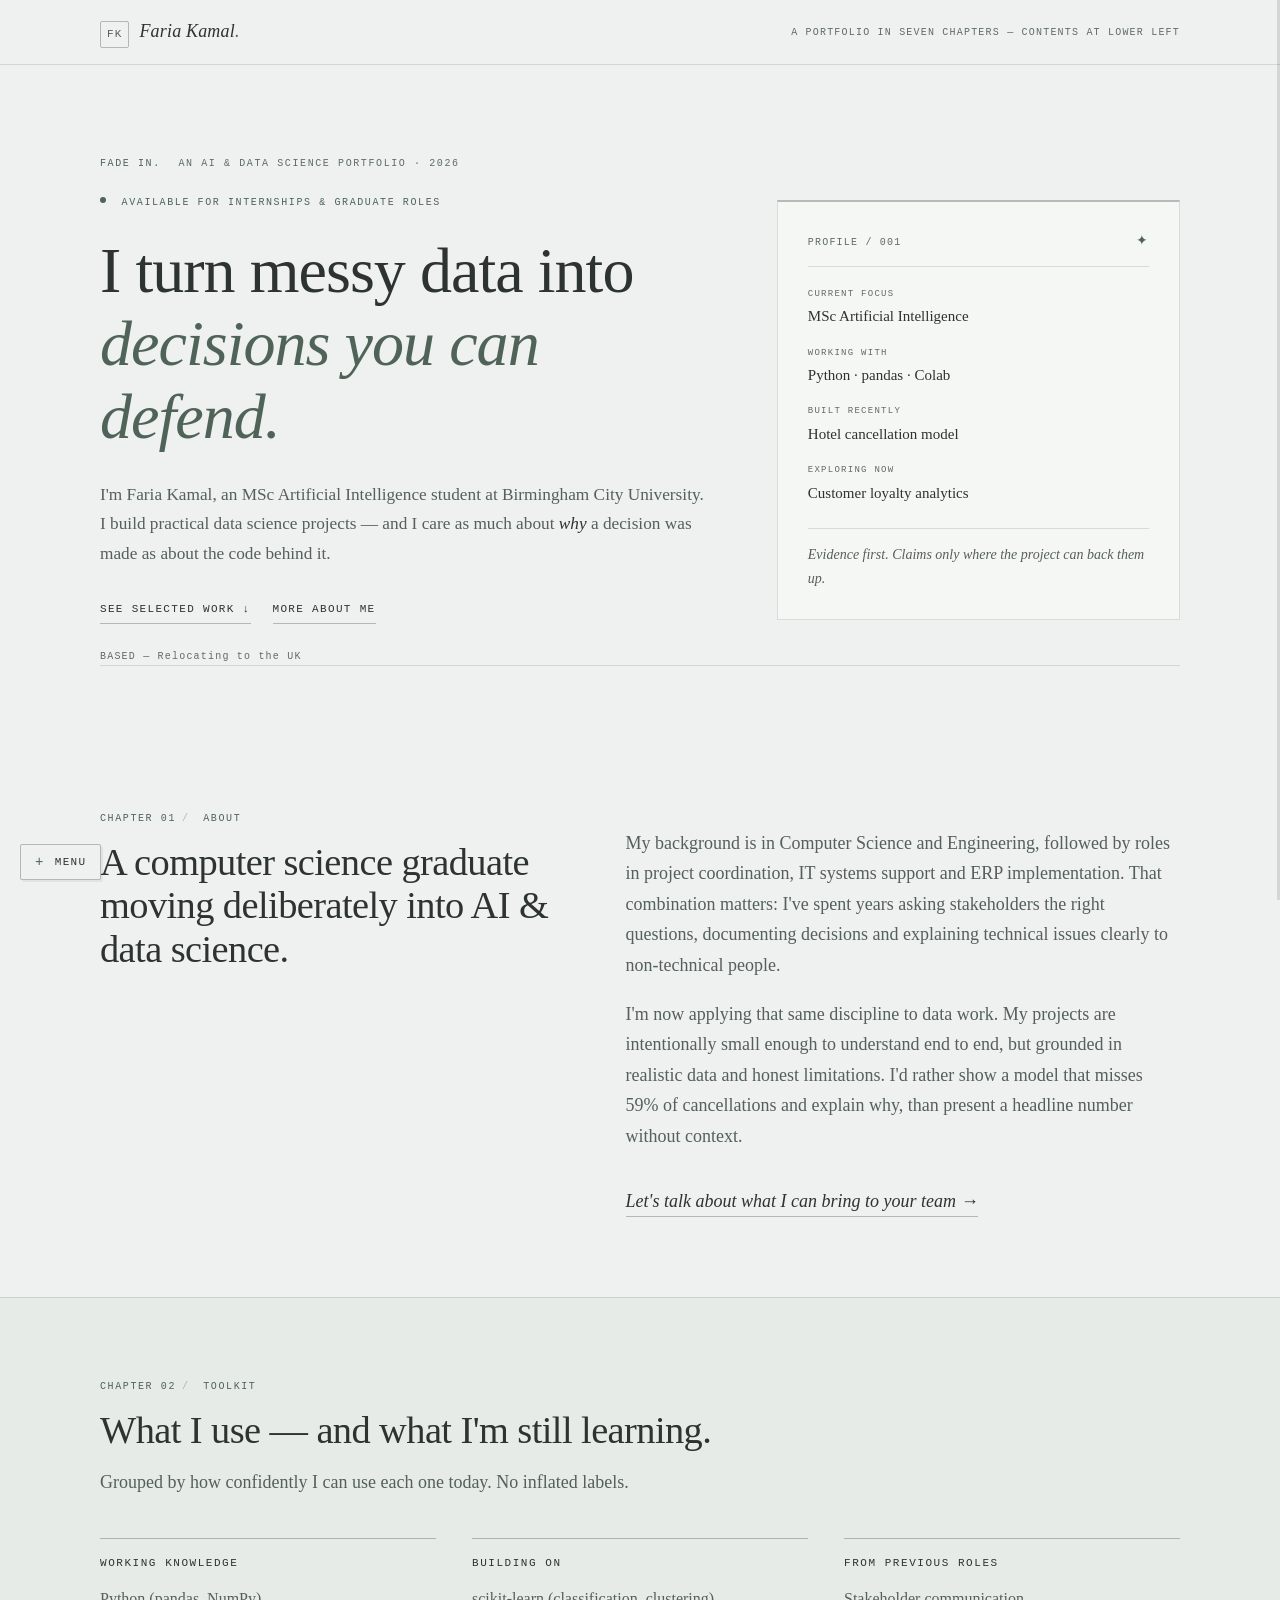
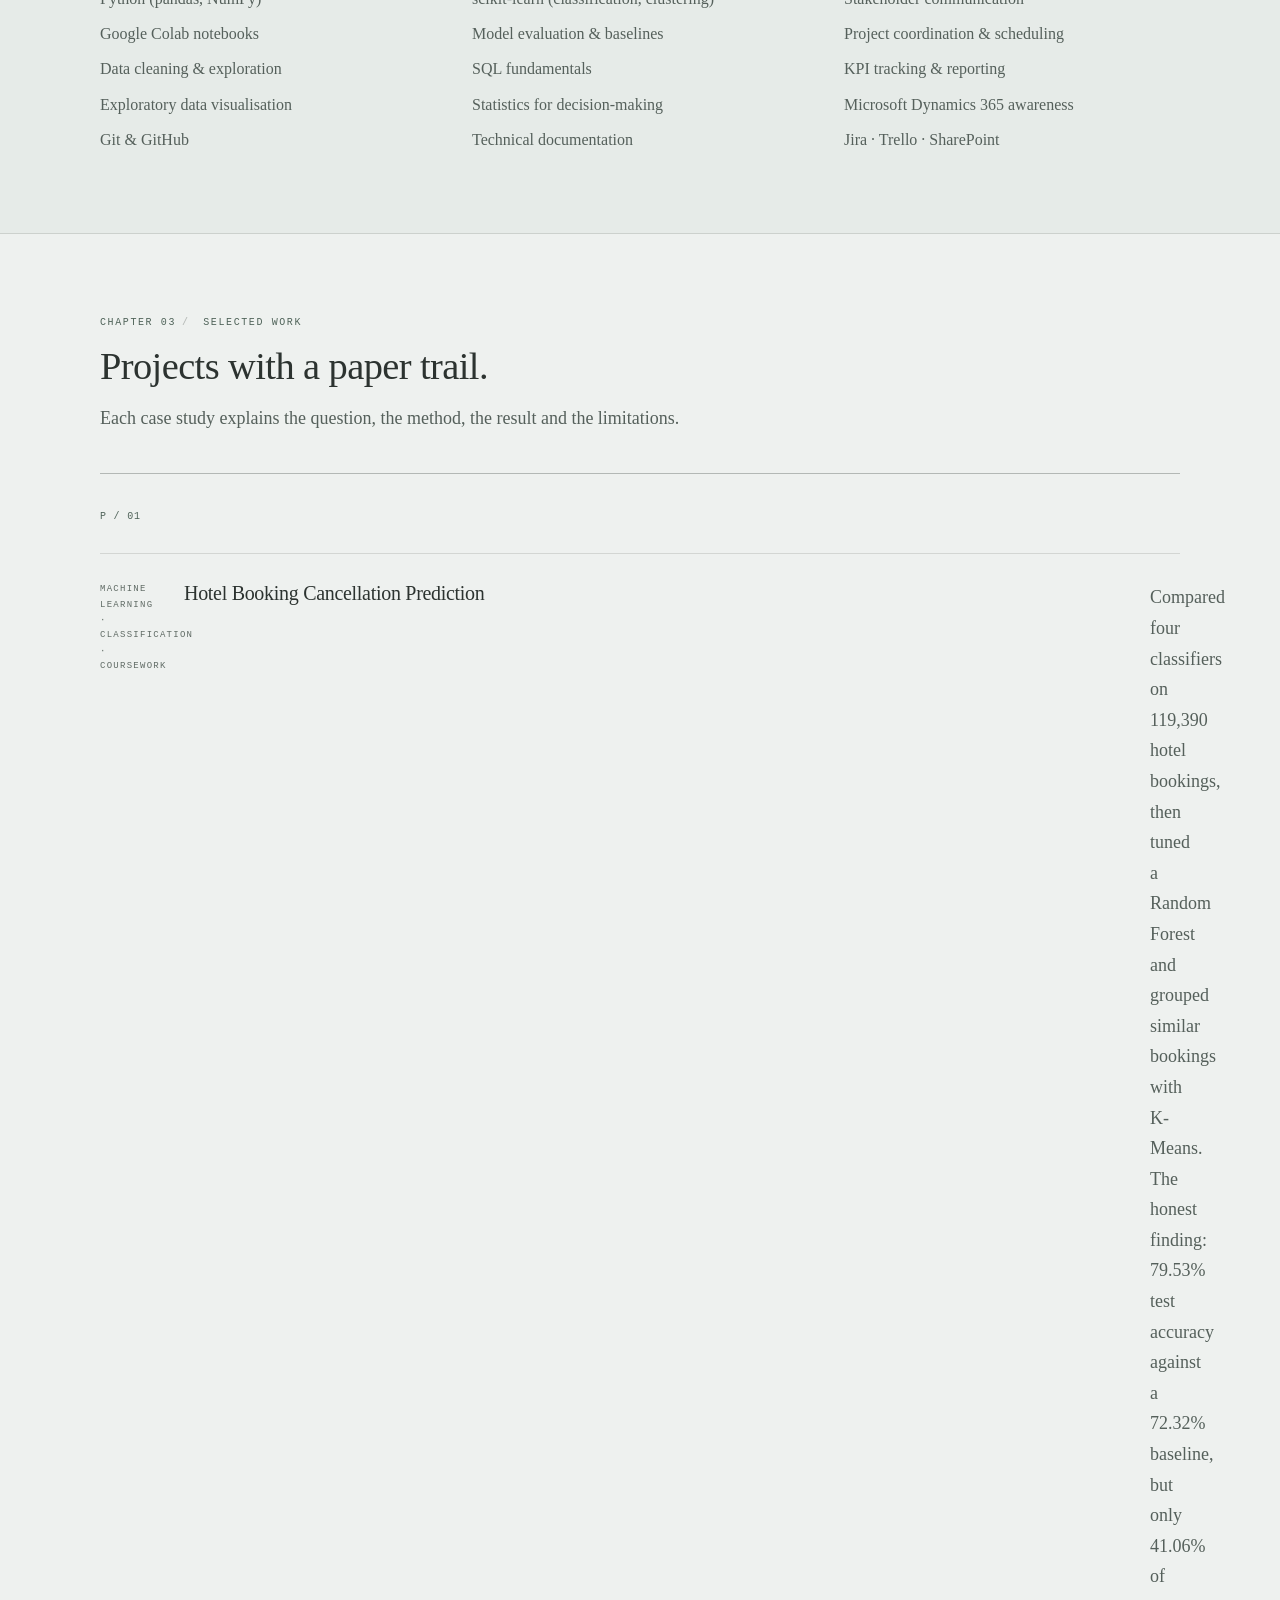
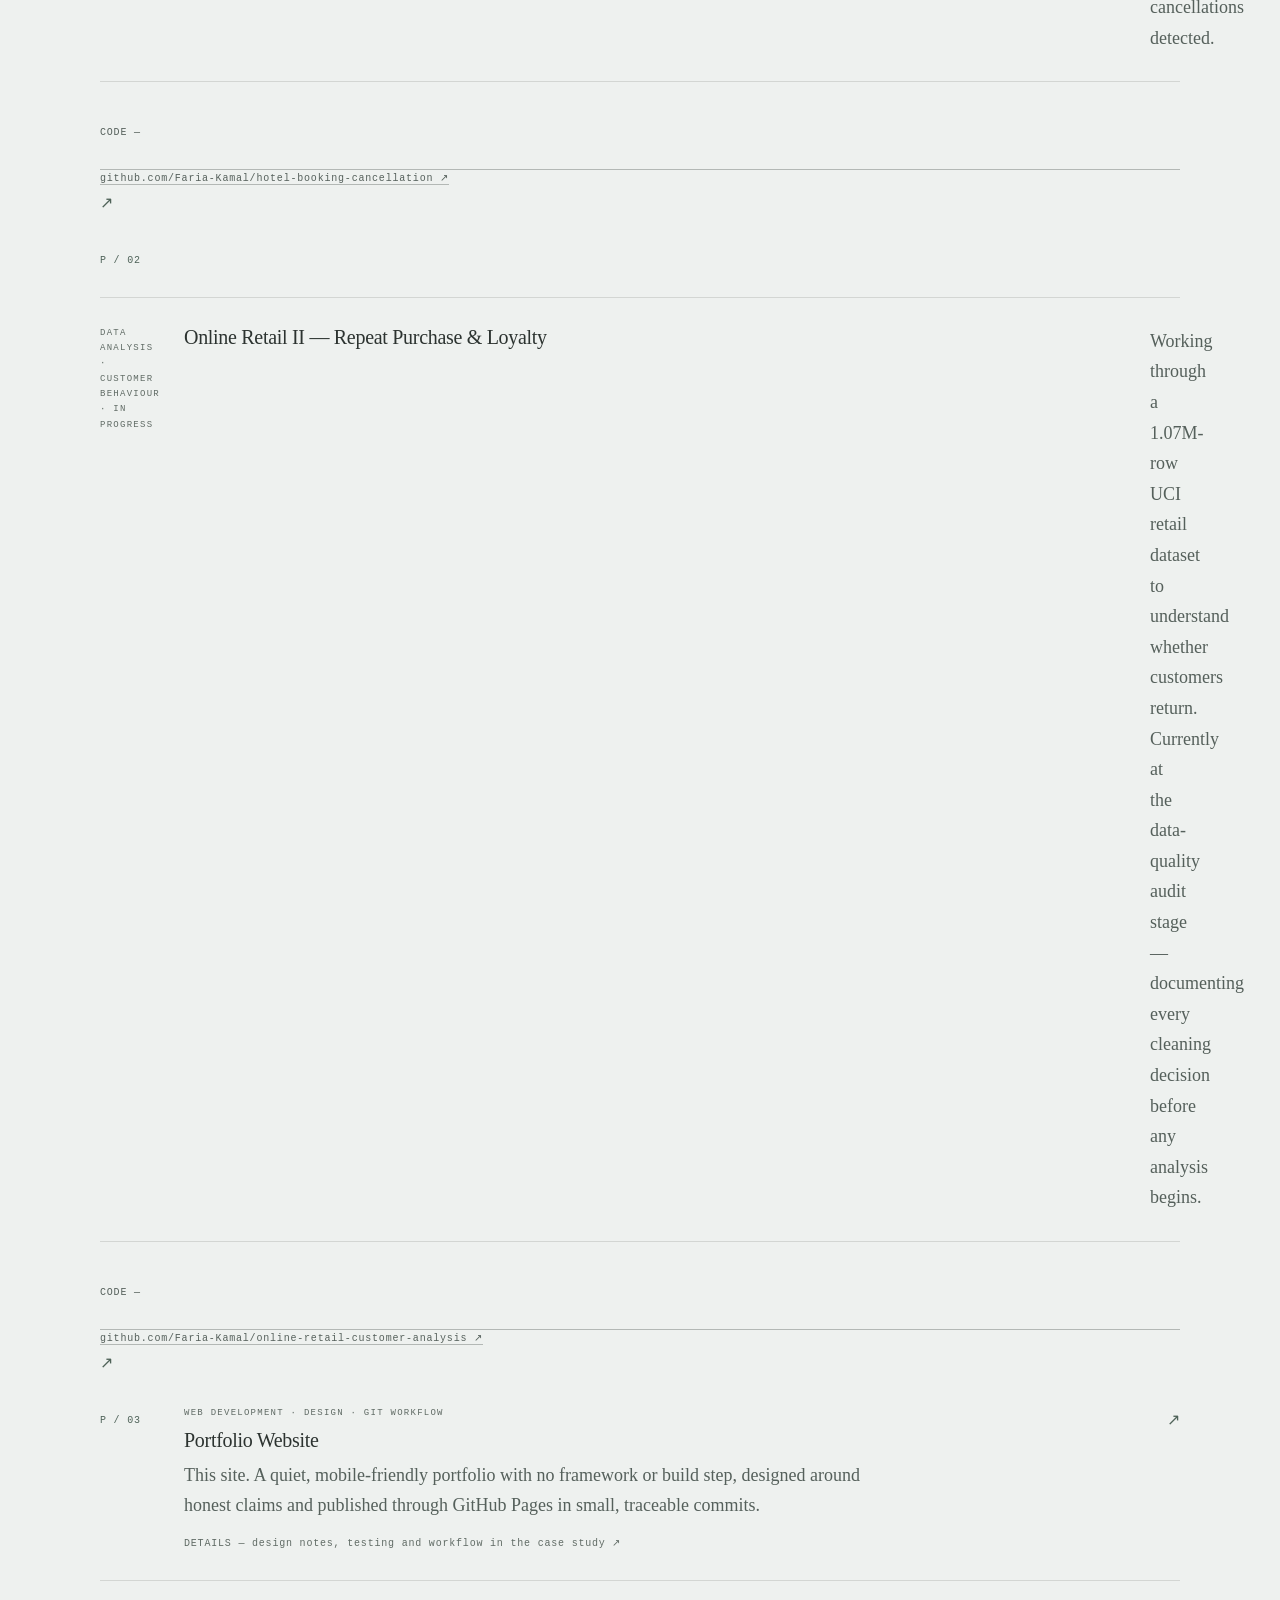
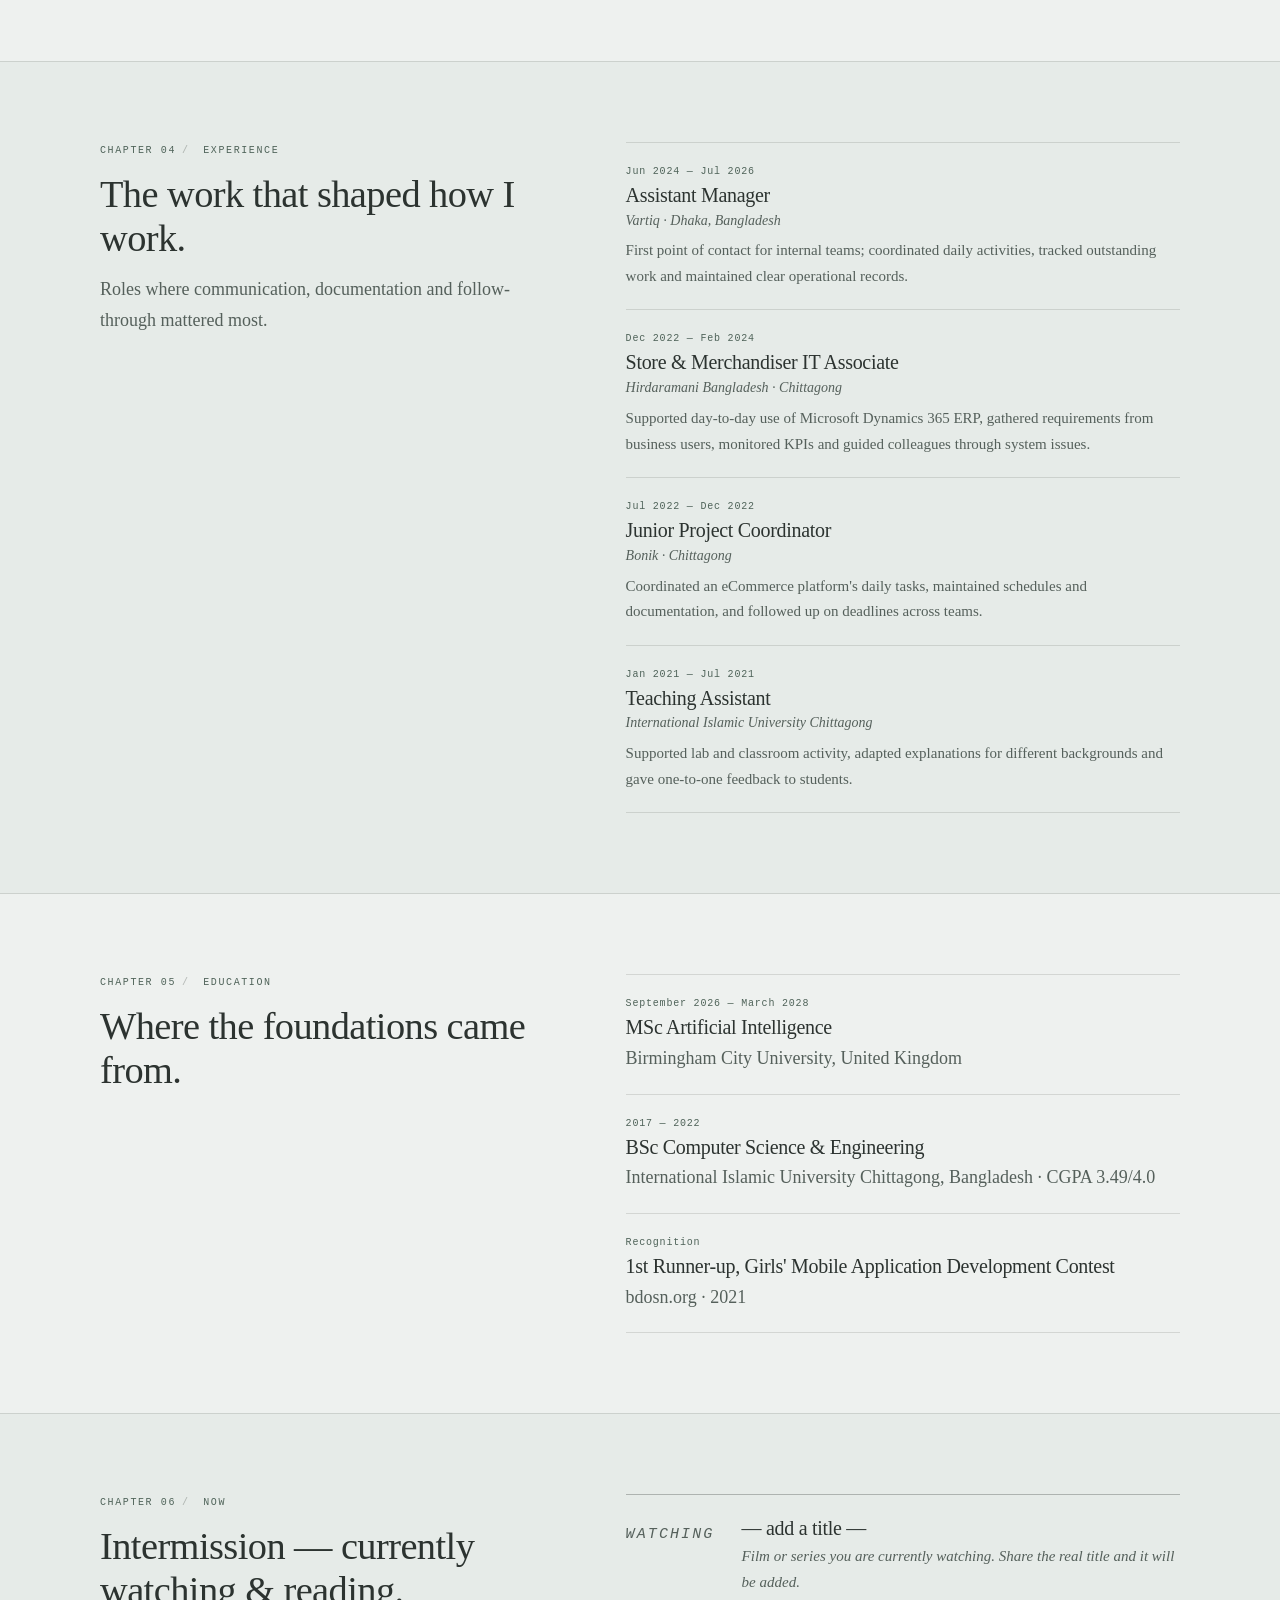
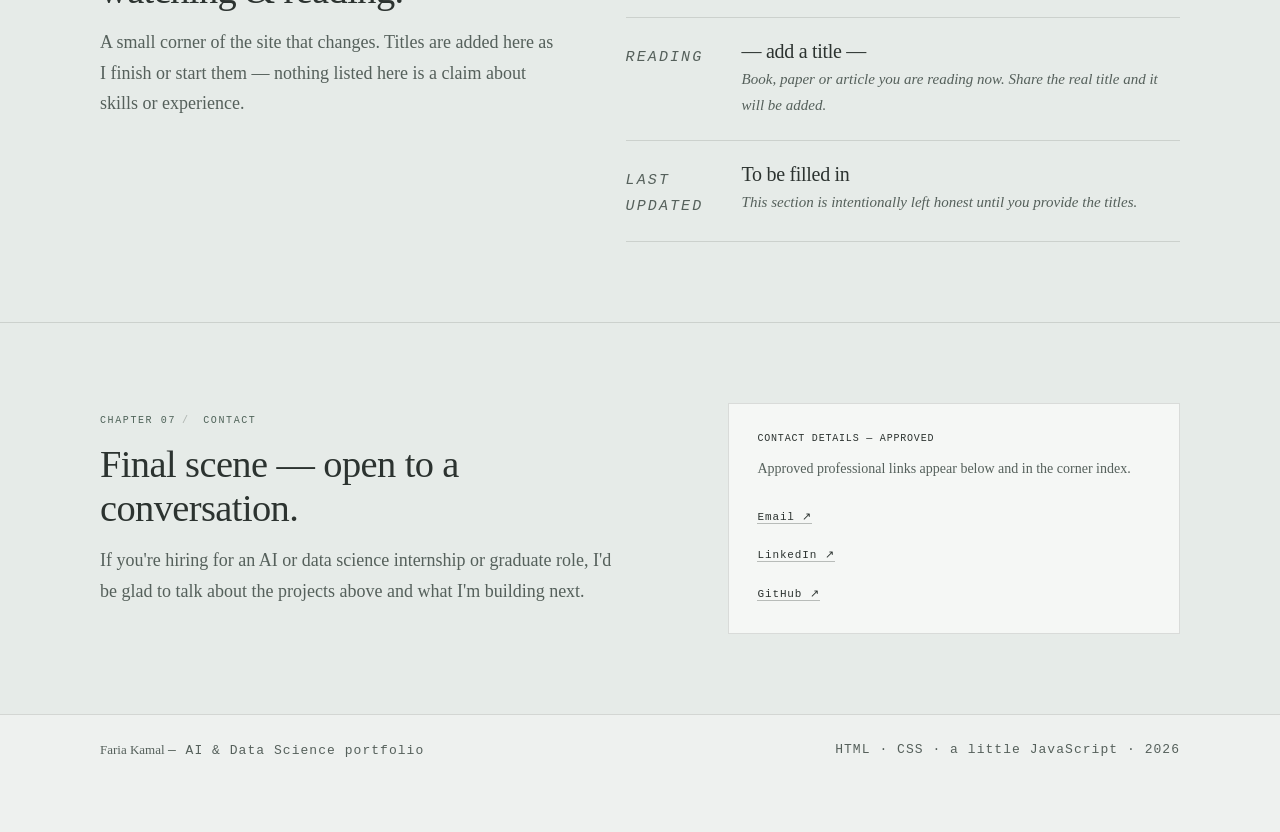
==== index.html @ e6fe7da0 "Add home page and shared assets" ====
<!doctype html>
<html lang="en">
<head>
  <meta charset="utf-8">
  <meta name="viewport" content="width=device-width, initial-scale=1">
  <title>Faria Kamal — AI &amp; Data Science Portfolio</title>
  <meta name="description" content="Faria Kamal — MSc Artificial Intelligence student building practical, evidence-led data science projects.">
  <link rel="stylesheet" href="assets/css/style.css">
  <script src="assets/js/config.js"></script>
  <script src="assets/js/main.js" defer></script>
</head>
<body>
  <a class="skip-link" href="#main">Skip to content</a>
  <div class="story-progress" aria-hidden="true"><span id="story-progress-fill"></span></div>

  <header class="site-header" id="top">
    <div class="container nav">
      <a class="brand" href="#top">
        <span class="brand-mark" aria-hidden="true">FK</span>
        <span class="brand-text">Faria Kamal<span class="brand-dot">.</span></span>
      </a>
      <span class="nav-note">A PORTFOLIO IN SEVEN CHAPTERS — CONTENTS AT LOWER LEFT</span>
    </div>
  </header>

  <!-- Bottom-left corner index -->
  <button class="menu-toggle" id="menu-toggle" type="button" aria-expanded="false" aria-controls="corner-menu">
    <span class="menu-toggle-icon" aria-hidden="true">+</span>
    <span class="menu-toggle-label">Menu</span>
  </button>
  <nav class="corner-menu" id="corner-menu" aria-label="Corner index" hidden>
    <div class="dash-head">
      <div>
        <p class="dash-kicker">CONTENTS / SCENE SELECTOR</p>
        <p class="dash-title">Faria Kamal<em>.</em></p>
      </div>
      <button class="corner-menu-close" id="menu-close" type="button" aria-label="Close menu">×</button>
    </div>

    <dl class="dash-stats">
      <div class="dash-stat"><dt>Chapters</dt><dd>07</dd></div>
      <div class="dash-stat"><dt>Studies</dt><dd>03</dd></div>
      <div class="dash-stat"><dt>Status</dt><dd>Open to roles</dd></div>
    </dl>

    <p class="dash-section-label">Jump to a chapter</p>
    <ol class="dash-index">
      <li><a href="#about"><span class="dash-num">01</span><span class="dash-name">About</span><span class="dash-arrow" aria-hidden="true">↗</span></a></li>
      <li><a href="#skills"><span class="dash-num">02</span><span class="dash-name">Toolkit</span><span class="dash-arrow" aria-hidden="true">↗</span></a></li>
      <li><a href="#work"><span class="dash-num">03</span><span class="dash-name">Work</span><span class="dash-arrow" aria-hidden="true">↗</span></a></li>
      <li><a href="#experience"><span class="dash-num">04</span><span class="dash-name">Experience</span><span class="dash-arrow" aria-hidden="true">↗</span></a></li>
      <li><a href="#education"><span class="dash-num">05</span><span class="dash-name">Education</span><span class="dash-arrow" aria-hidden="true">↗</span></a></li>
      <li><a href="#now"><span class="dash-num">06</span><span class="dash-name">Now</span><span class="dash-arrow" aria-hidden="true">↗</span></a></li>
      <li><a href="#contact"><span class="dash-num">07</span><span class="dash-name">Contact</span><span class="dash-arrow" aria-hidden="true">↗</span></a></li>
    </ol>

    <div class="corner-menu-social" id="corner-social"></div>
  </nav>

  <main id="main">
    <!-- HERO -->
    <section class="hero" aria-labelledby="hero-title">
      <div class="container hero-grid">
        <div class="hero-copy reveal">
          <p class="story-open">FADE IN. <span>AN AI &amp; DATA SCIENCE PORTFOLIO · 2026</span></p>
          <p class="eyebrow"><span class="status-dot" aria-hidden="true"></span> Available for internships &amp; graduate roles</p>
          <h1 id="hero-title">I turn messy data into<br><em>decisions you can defend.</em></h1>
          <p class="hero-lead">
            I'm Faria Kamal, an MSc Artificial Intelligence student at Birmingham City University.
            I build practical data science projects — and I care as much about <em>why</em> a
            decision was made as about the code behind it.
          </p>
          <div class="hero-actions">
            <a class="btn" href="#work">See selected work ↓</a>
            <a class="btn" href="#about">More about me</a>
          </div>
          <p class="hero-meta" id="hero-location"></p>
        </div>

        <aside class="hero-card reveal" aria-label="At a glance">
          <div class="hero-card-head"><span>PROFILE / 001</span><span class="hero-card-icon" aria-hidden="true">✦</span></div>
          <dl class="hero-stats">
            <div><dt>Current focus</dt><dd>MSc Artificial Intelligence</dd></div>
            <div><dt>Working with</dt><dd>Python · pandas · Colab</dd></div>
            <div><dt>Built recently</dt><dd>Hotel cancellation model</dd></div>
            <div><dt>Exploring now</dt><dd>Customer loyalty analytics</dd></div>
          </dl>
          <p class="hero-card-note">Evidence first. Claims only where the project can back them up.</p>
        </aside>
      </div>
      <div class="container"><div class="hero-rule" aria-hidden="true"></div></div>
    </section>

    <!-- ABOUT -->
    <section class="section" id="about" aria-labelledby="about-title">
      <div class="container two-col">
        <div class="reveal">
          <p class="section-kicker mono"><span class="chapter-no">CHAPTER 01</span><span class="kicker-separator">/</span> ABOUT</p>
          <h2 id="about-title">A computer science graduate moving deliberately into AI &amp; data science.</h2>
        </div>
        <div class="reveal">
          <p>
            My background is in Computer Science and Engineering, followed by roles in project
            coordination, IT systems support and ERP implementation. That combination matters:
            I've spent years asking stakeholders the right questions, documenting decisions and
            explaining technical issues clearly to non-technical people.
          </p>
          <p>
            I'm now applying that same discipline to data work. My projects are intentionally
            small enough to understand end to end, but grounded in realistic data and honest
            limitations. I'd rather show a model that misses 59% of cancellations and explain
            why, than present a headline number without context.
          </p>
          <a class="text-link" href="#contact">Let's talk about what I can bring to your team →</a>
        </div>
      </div>
    </section>

    <!-- SKILLS -->
    <section class="section section-alt" id="skills" aria-labelledby="skills-title">
      <div class="container">
        <div class="section-head reveal">
          <p class="section-kicker mono"><span class="chapter-no">CHAPTER 02</span><span class="kicker-separator">/</span> TOOLKIT</p>
          <h2 id="skills-title">What I use — and what I'm still learning.</h2>
          <p class="section-intro">Grouped by how confidently I can use each one today. No inflated labels.</p>
        </div>
        <div class="skill-grid">
          <article class="skill-card reveal">
            <h3>Working knowledge</h3>
            <ul>
              <li>Python (pandas, NumPy)</li>
              <li>Google Colab notebooks</li>
              <li>Data cleaning &amp; exploration</li>
              <li>Exploratory data visualisation</li>
              <li>Git &amp; GitHub</li>
            </ul>
          </article>
          <article class="skill-card reveal">
            <h3>Building on</h3>
            <ul>
              <li>scikit-learn (classification, clustering)</li>
              <li>Model evaluation &amp; baselines</li>
              <li>SQL fundamentals</li>
              <li>Statistics for decision-making</li>
              <li>Technical documentation</li>
            </ul>
          </article>
          <article class="skill-card reveal">
            <h3>From previous roles</h3>
            <ul>
              <li>Stakeholder communication</li>
              <li>Project coordination &amp; scheduling</li>
              <li>KPI tracking &amp; reporting</li>
              <li>Microsoft Dynamics 365 awareness</li>
              <li>Jira · Trello · SharePoint</li>
            </ul>
          </article>
        </div>
      </div>
    </section>

    <!-- WORK -->
    <section class="section" id="work" aria-labelledby="work-title">
      <div class="container">
        <div class="section-head reveal">
          <p class="section-kicker mono"><span class="chapter-no">CHAPTER 03</span><span class="kicker-separator">/</span> SELECTED WORK</p>
          <h2 id="work-title">Projects with a paper trail.</h2>
          <p class="section-intro">Each case study explains the question, the method, the result and the limitations.</p>
        </div>

        <div class="project-list">
          <a class="project-card reveal" href="hotel-booking-cancellation.html">
            <div class="project-index mono">P / 01</div>
            <div class="project-body">
              <p class="project-tag">Machine learning · Classification · Coursework</p>
              <h3>Hotel Booking Cancellation Prediction</h3>
              <p class="project-summary">
                Compared four classifiers on 119,390 hotel bookings, then tuned a Random Forest
                and grouped similar bookings with K-Means. The honest finding: 79.53% test
                accuracy against a 72.32% baseline, but only 41.06% of cancellations detected.
              </p>
              <p class="project-evidence mono">CODE — <a href="https://github.com/Faria-Kamal/hotel-booking-cancellation">github.com/Faria-Kamal/hotel-booking-cancellation ↗</a></p>
            </div>
            <span class="project-arrow" aria-hidden="true">↗</span>
          </a>

          <a class="project-card reveal" href="online-retail-customer-analysis.html">
            <div class="project-index mono">P / 02</div>
            <div class="project-body">
              <p class="project-tag">Data analysis · Customer behaviour · In progress</p>
              <h3>Online Retail II — Repeat Purchase &amp; Loyalty</h3>
              <p class="project-summary">
                Working through a 1.07M-row UCI retail dataset to understand whether customers
                return. Currently at the data-quality audit stage — documenting every cleaning
                decision before any analysis begins.
              </p>
              <p class="project-evidence mono">CODE — <a href="https://github.com/Faria-Kamal/online-retail-customer-analysis">github.com/Faria-Kamal/online-retail-customer-analysis ↗</a></p>
            </div>
            <span class="project-arrow" aria-hidden="true">↗</span>
          </a>

          <a class="project-card reveal" href="portfolio-website.html">
            <div class="project-index mono">P / 03</div>
            <div class="project-body">
              <p class="project-tag">Web development · Design · Git workflow</p>
              <h3>Portfolio Website</h3>
              <p class="project-summary">
                This site. A quiet, mobile-friendly portfolio with no framework or build step,
                designed around honest claims and published through GitHub Pages in small,
                traceable commits.
              </p>
              <p class="project-evidence mono">DETAILS — design notes, testing and workflow in the case study ↗</p>
            </div>
            <span class="project-arrow" aria-hidden="true">↗</span>
          </a>
        </div>
      </div>
    </section>

    <!-- EXPERIENCE -->
    <section class="section section-alt" id="experience" aria-labelledby="experience-title">
      <div class="container two-col">
        <div class="reveal">
          <p class="section-kicker mono"><span class="chapter-no">CHAPTER 04</span><span class="kicker-separator">/</span> EXPERIENCE</p>
          <h2 id="experience-title">The work that shaped how I work.</h2>
          <p class="section-intro">Roles where communication, documentation and follow-through mattered most.</p>
        </div>
        <ol class="timeline reveal">
          <li>
            <p class="mono">Jun 2024 — Jul 2026</p>
            <h3>Assistant Manager</h3>
            <p class="timeline-place">Vartiq · Dhaka, Bangladesh</p>
            <p>First point of contact for internal teams; coordinated daily activities, tracked outstanding work and maintained clear operational records.</p>
          </li>
          <li>
            <p class="mono">Dec 2022 — Feb 2024</p>
            <h3>Store &amp; Merchandiser IT Associate</h3>
            <p class="timeline-place">Hirdaramani Bangladesh · Chittagong</p>
            <p>Supported day-to-day use of Microsoft Dynamics 365 ERP, gathered requirements from business users, monitored KPIs and guided colleagues through system issues.</p>
          </li>
          <li>
            <p class="mono">Jul 2022 — Dec 2022</p>
            <h3>Junior Project Coordinator</h3>
            <p class="timeline-place">Bonik · Chittagong</p>
            <p>Coordinated an eCommerce platform's daily tasks, maintained schedules and documentation, and followed up on deadlines across teams.</p>
          </li>
          <li>
            <p class="mono">Jan 2021 — Jul 2021</p>
            <h3>Teaching Assistant</h3>
            <p class="timeline-place">International Islamic University Chittagong</p>
            <p>Supported lab and classroom activity, adapted explanations for different backgrounds and gave one-to-one feedback to students.</p>
          </li>
        </ol>
      </div>
    </section>

    <!-- EDUCATION -->
    <section class="section" id="education" aria-labelledby="education-title">
      <div class="container two-col">
        <div class="reveal">
          <p class="section-kicker mono"><span class="chapter-no">CHAPTER 05</span><span class="kicker-separator">/</span> EDUCATION</p>
          <h2 id="education-title">Where the foundations came from.</h2>
        </div>
        <div class="edu-list reveal">
          <article>
            <p class="mono">September 2026 — March 2028</p>
            <h3>MSc Artificial Intelligence</h3>
            <p>Birmingham City University, United Kingdom</p>
          </article>
          <article>
            <p class="mono">2017 — 2022</p>
            <h3>BSc Computer Science &amp; Engineering</h3>
            <p>International Islamic University Chittagong, Bangladesh · CGPA 3.49/4.0</p>
          </article>
          <article>
            <p class="mono">Recognition</p>
            <h3>1st Runner-up, Girls' Mobile Application Development Contest</h3>
            <p>bdosn.org · 2021</p>
          </article>
        </div>
      </div>
    </section>

    <!-- NOW -->
    <section class="section section-alt" id="now" aria-labelledby="now-title">
      <div class="container two-col">
        <div class="reveal">
          <p class="section-kicker mono"><span class="chapter-no">CHAPTER 06</span><span class="kicker-separator">/</span> NOW</p>
          <h2 id="now-title">Intermission — currently watching &amp; reading.</h2>
          <p class="section-intro">A small corner of the site that changes. Titles are added here as I finish or start them — nothing listed here is a claim about skills or experience.</p>
        </div>
        <div class="now-list reveal">
          <article class="now-item">
            <p class="now-label">Watching</p>
            <div>
              <h3>— add a title —</h3>
              <p>Film or series you are currently watching. Share the real title and it will be added.</p>
            </div>
          </article>
          <article class="now-item">
            <p class="now-label">Reading</p>
            <div>
              <h3>— add a title —</h3>
              <p>Book, paper or article you are reading now. Share the real title and it will be added.</p>
            </div>
          </article>
          <article class="now-item">
            <p class="now-label">Last updated</p>
            <div>
              <h3>To be filled in</h3>
              <p>This section is intentionally left honest until you provide the titles.</p>
            </div>
          </article>
        </div>
      </div>
    </section>

    <!-- CONTACT -->
    <section class="section contact" id="contact" aria-labelledby="contact-title">
      <div class="container contact-inner reveal">
        <div>
          <p class="section-kicker mono"><span class="chapter-no">CHAPTER 07</span><span class="kicker-separator">/</span> CONTACT</p>
          <h2 id="contact-title">Final scene — open to a conversation.</h2>
          <p class="contact-copy">
            If you're hiring for an AI or data science internship or graduate role, I'd be glad
            to talk about the projects above and what I'm building next.
          </p>
        </div>
        <div class="contact-panel">
          <p class="mono contact-status">CONTACT DETAILS — PENDING</p>
          <p class="contact-hint">Approved professional links appear below and in the corner index.</p>
          <ul class="contact-links" id="contact-links"></ul>
        </div>
      </div>
    </section>
  </main>

  <footer class="site-footer">
    <div class="container footer-inner">
      <p>Faria Kamal <span class="mono">— AI &amp; Data Science portfolio</span></p>
      <p class="mono">HTML · CSS · a little JavaScript · <span id="year"></span></p>
    </div>
  </footer>
</body>
</html>
---- assets/css/style.css ----
/* ==========================================================================
   Faria Kamal — vintage-minimal portfolio, told as a story
   Quiet, paper-like palette · serif typography · bottom-left contents panel.
   Chapter marks and a hairline progress rail add a film-like sense of place
   without adding noise. Dependency-free CSS.
   ========================================================================== */

:root {
  /* Sober, low-saturation palette — cool paper, slate ink and muted sage. */
  --paper: #eef1ef;
  --paper-2: #e6ebe8;
  --card: #f5f7f5;
  --ink: #2c3330;
  --muted: #55605b;
  --faint: #606b65;
  --accent: #4f6359;
  --line: rgba(44, 51, 48, 0.14);
  --line-strong: rgba(44, 51, 48, 0.30);

  --serif: Georgia, "Palatino Linotype", "Book Antiqua", "Times New Roman", serif;
  --mono: "Courier New", Courier, ui-monospace, monospace;
  --container: 1080px;
}

*, *::before, *::after { box-sizing: border-box; }
html { scroll-behavior: smooth; }
body {
  margin: 0;
  background: var(--paper);
  color: var(--ink);
  font-family: var(--serif);
  font-size: 18px;
  line-height: 1.7;
  -webkit-font-smoothing: antialiased;
}
img { max-width: 100%; display: block; }
a { color: inherit; }
::selection { background: var(--ink); color: var(--paper); }

.container { width: min(100% - 48px, var(--container)); margin-inline: auto; }
.mono { font-family: var(--mono); letter-spacing: 0.08em; }

.skip-link {
  position: absolute; left: -9999px; top: 10px; z-index: 200;
  background: var(--ink); color: var(--paper);
  padding: 10px 16px; border-radius: 2px; font-family: var(--mono); font-size: 13px;
}
.skip-link:focus { left: 12px; }

/* ---------- Minimal top bar ---------- */
.site-header { border-bottom: 1px solid var(--line); background: var(--paper); }
.nav {
  min-height: 64px;
  display: flex;
  align-items: center;
  justify-content: space-between;
  gap: 20px;
}
.brand {
  display: inline-flex;
  align-items: baseline;
  gap: 10px;
  text-decoration: none;
  font-size: 18px;
  letter-spacing: 0.01em;
}
.brand-mark {
  font-family: var(--mono);
  font-size: 11px;
  letter-spacing: 0.1em;
  color: var(--accent);
  border: 1px solid var(--line-strong);
  padding: 3px 6px;
  border-radius: 2px;
}
.brand-text { font-style: italic; }
.brand-dot { color: var(--accent); }
.nav-note { font-family: var(--mono); font-size: 10px; color: var(--faint); letter-spacing: 0.12em; }

/* Old top navigation is hidden; the corner index is the primary menu. */
.nav-links, .nav-toggle { display: none; }

/* ---------- Bottom-left dashboard index ---------- */
.menu-toggle {
  position: fixed;
  left: 20px;
  bottom: 20px;
  z-index: 120;
  display: inline-flex;
  align-items: center;
  gap: 10px;
  background: var(--paper);
  color: var(--ink);
  border: 1px solid var(--line-strong);
  border-radius: 2px;
  padding: 10px 14px;
  cursor: pointer;
  font-family: var(--mono);
  font-size: 11px;
  letter-spacing: 0.12em;
  text-transform: uppercase;
  box-shadow: 2px 2px 0 rgba(44, 51, 48, 0.07);
}
.menu-toggle:hover { background: var(--paper-2); }
.menu-toggle-icon { font-size: 14px; line-height: 1; color: var(--accent); }

.corner-menu {
  position: fixed;
  left: 20px;
  bottom: 76px;
  z-index: 119;
  width: 430px;
  max-width: calc(100vw - 40px);
  max-height: min(78vh, 640px);
  overflow: auto;
  background: var(--card);
  border: 1px solid var(--line-strong);
  border-radius: 3px;
  box-shadow: 6px 6px 0 rgba(44, 51, 48, 0.07);
  padding: 22px 24px 20px;
}
.corner-menu[hidden] { display: none; }

.dash-head {
  display: flex;
  justify-content: space-between;
  align-items: flex-start;
  gap: 16px;
  border-bottom: 1px solid var(--line);
  padding-bottom: 16px;
  margin-bottom: 16px;
}
.dash-kicker {
  margin: 0 0 4px;
  font-family: var(--mono);
  font-size: 9px;
  letter-spacing: 0.16em;
  text-transform: uppercase;
  color: var(--accent);
}
.dash-title { margin: 0; font-size: 20px; letter-spacing: -0.01em; }
.dash-title em { font-style: italic; color: var(--accent); }
.corner-menu-close {
  background: none; border: 0; padding: 2px 4px;
  font-family: var(--mono); font-size: 14px; color: var(--ink); cursor: pointer;
}

.dash-stats {
  display: grid;
  grid-template-columns: repeat(3, 1fr);
  gap: 10px;
  margin: 0 0 18px;
}
.dash-stat {
  border: 1px solid var(--line);
  background: var(--paper);
  padding: 10px 11px;
}
.dash-stat dt {
  margin: 0 0 4px;
  font-family: var(--mono);
  font-size: 8px;
  letter-spacing: 0.14em;
  text-transform: uppercase;
  color: var(--faint);
}
.dash-stat dd { margin: 0; font-size: 13px; line-height: 1.3; color: var(--ink); }

.dash-section-label {
  margin: 0 0 10px;
  font-family: var(--mono);
  font-size: 9px;
  letter-spacing: 0.16em;
  text-transform: uppercase;
  color: var(--faint);
}
.dash-index {
  list-style: none;
  margin: 0;
  padding: 0;
  display: grid;
  grid-template-columns: repeat(2, minmax(0, 1fr));
  gap: 8px;
}
.dash-index a {
  display: grid;
  grid-template-columns: 28px 1fr 14px;
  gap: 6px;
  align-items: center;
  min-height: 52px;
  padding: 9px 10px;
  border: 1px solid var(--line);
  background: var(--paper);
  text-decoration: none;
  font-size: 14px;
  line-height: 1.25;
  color: var(--ink);
}
.dash-index a:hover { border-color: var(--line-strong); background: var(--paper-2); }
.dash-index li:last-child a { grid-column: 1 / -1; }
.dash-num { font-family: var(--mono); font-size: 9px; color: var(--accent); }
.dash-arrow { font-family: var(--mono); font-size: 11px; color: var(--faint); text-align: right; }

.corner-menu-social {
  margin-top: 16px;
  padding-top: 14px;
  border-top: 1px solid var(--line);
  display: flex;
  flex-wrap: wrap;
  gap: 12px;
  font-family: var(--mono);
  font-size: 9px;
  letter-spacing: 0.08em;
  text-transform: uppercase;
}
.corner-menu-social a { text-decoration: none; border-bottom: 1px solid var(--line-strong); color: var(--muted); }
.corner-menu-social a:hover { color: var(--ink); border-color: var(--ink); }

/* ---------- Hero ---------- */
.hero { padding: 90px 0 64px; }
.hero-grid {
  display: grid;
  grid-template-columns: 1.2fr 0.8fr;
  gap: 72px;
  align-items: center;
}
.eyebrow {
  margin: 0 0 24px;
  font-family: var(--mono);
  font-size: 10px;
  letter-spacing: 0.16em;
  text-transform: uppercase;
  color: var(--accent);
}
.status-dot {
  display: inline-block; width: 6px; height: 6px; border-radius: 50%;
  background: var(--accent); margin-right: 8px; vertical-align: 2px;
}
h1, h2, h3 { margin: 0; font-weight: 400; line-height: 1.14; letter-spacing: -0.015em; }
h1 { font-size: clamp(2.6rem, 5vw, 4.2rem); }
h1 em { font-style: italic; color: var(--accent); }
h2 { font-size: clamp(1.8rem, 3vw, 2.5rem); }
h3 { font-size: 1.25rem; }
.hero-lead { max-width: 620px; margin: 26px 0 0; font-size: 1.08rem; color: var(--muted); }
.hero-lead em { font-style: italic; color: var(--ink); }
.hero-actions { display: flex; flex-wrap: wrap; gap: 22px; margin-top: 32px; }
.btn {
  font-family: var(--mono);
  font-size: 11px;
  letter-spacing: 0.12em;
  text-transform: uppercase;
  text-decoration: none;
  border-bottom: 1px solid var(--line-strong);
  padding-bottom: 4px;
}
.btn:hover { border-color: var(--ink); font-style: italic; }
.hero-meta { margin: 24px 0 0; font-family: var(--mono); font-size: 10px; letter-spacing: 0.12em; color: var(--faint); }

.hero-card {
  border: 1px solid var(--line);
  border-top: 2px solid var(--line-strong);
  background: var(--card);
  padding: 28px 30px;
}
.hero-card-head {
  display: flex; justify-content: space-between; align-items: baseline;
  font-family: var(--mono); font-size: 10px; letter-spacing: 0.12em;
  color: var(--faint); border-bottom: 1px solid var(--line); padding-bottom: 12px;
}
.hero-card-icon { font-size: 14px; color: var(--accent); }
.hero-stats { margin: 20px 0 0; display: grid; gap: 16px; }
.hero-stats div { display: grid; gap: 2px; }
.hero-stats dt {
  font-family: var(--mono); font-size: 9px; letter-spacing: 0.14em;
  text-transform: uppercase; color: var(--faint);
}
.hero-stats dd { margin: 0; font-size: 15px; }
.hero-card-note {
  margin: 22px 0 0; padding-top: 14px; border-top: 1px solid var(--line);
  font-size: 14px; font-style: italic; color: var(--muted);
}
.hero-rule { border-top: 1px solid var(--line); }

/* ---------- Story layer: chapter marks and a hairline timeline ---------- */
.story-progress {
  position: fixed;
  top: 0; right: 0; bottom: 0;
  width: 3px;
  z-index: 100;
  background: var(--line);
  pointer-events: none;
}
.story-progress span {
  display: block;
  width: 100%;
  height: 0;
  background: var(--accent);
  opacity: 0.65;
  transition: height 140ms linear;
}
.story-open {
  margin: 0 0 22px;
  font-family: var(--mono);
  font-size: 10px;
  letter-spacing: 0.16em;
  text-transform: uppercase;
  color: var(--accent);
}
.story-open span { color: var(--faint); margin-left: 10px; }
.chapter-no { color: var(--accent); }
.kicker-separator { color: var(--line-strong); margin: 0 6px; }
.chapter-mark {
  display: flex;
  align-items: center;
  gap: 14px;
  margin: 0 0 26px;
  font-family: var(--mono);
  font-size: 9px;
  letter-spacing: 0.16em;
  text-transform: uppercase;
  color: var(--faint);
}
.chapter-mark::after { content: ""; height: 1px; background: var(--line); flex: 1; }
.story-beats {
  display: flex;
  flex-wrap: wrap;
  gap: 8px 22px;
  margin: 26px 0 0;
  padding: 14px 0 0;
  border-top: 1px solid var(--line);
  font-family: var(--mono);
  font-size: 9px;
  letter-spacing: 0.12em;
  text-transform: uppercase;
  color: var(--faint);
}
.story-beats span { white-space: nowrap; }
.story-beats b { color: var(--accent); font-weight: normal; margin-right: 6px; }

/* ---------- Sections ---------- */
.section { padding: 80px 0; }
.section-alt { background: var(--paper-2); border-top: 1px solid var(--line); border-bottom: 1px solid var(--line); }
.section-head { max-width: 720px; margin-bottom: 40px; }
.section-kicker {
  margin: 0 0 14px;
  font-family: var(--mono);
  font-size: 10px;
  letter-spacing: 0.16em;
  text-transform: uppercase;
  color: var(--accent);
}
.section-intro { color: var(--muted); max-width: 600px; margin: 14px 0 0; }
.two-col { display: grid; grid-template-columns: 0.9fr 1.1fr; gap: 72px; align-items: start; }
.two-col > div > p:not(.section-kicker):not(.mono) { color: var(--muted); }
.text-link {
  display: inline-block; margin-top: 16px; font-style: italic;
  color: var(--ink); text-decoration: none; border-bottom: 1px solid var(--line-strong);
}
.text-link:hover { border-color: var(--ink); }

/* ---------- Toolkit ---------- */
.skill-grid { display: grid; grid-template-columns: repeat(3, 1fr); gap: 36px; }
.skill-card { border-top: 1px solid var(--line-strong); padding-top: 18px; }
.skill-card h3 { font-family: var(--mono); font-size: 11px; letter-spacing: 0.14em; text-transform: uppercase; }
.skill-card ul { list-style: none; margin: 16px 0 0; padding: 0; display: grid; gap: 8px; }
.skill-card li { font-size: 16px; color: var(--muted); }

/* ---------- Work ---------- */
.project-list { border-top: 1px solid var(--line-strong); }
.project-card {
  display: grid;
  grid-template-columns: 64px 1fr 30px;
  gap: 20px;
  align-items: start;
  text-decoration: none;
  padding: 28px 0;
  border-bottom: 1px solid var(--line);
}
.project-card:hover .project-body h3 { font-style: italic; }
.project-card-muted { opacity: 0.62; }
.project-index { font-size: 10px; color: var(--accent); padding-top: 6px; }
.project-tag {
  margin: 0 0 8px; font-family: var(--mono); font-size: 9px;
  letter-spacing: 0.14em; text-transform: uppercase; color: var(--faint);
}
.project-body h3 { margin-bottom: 8px; }
.project-summary { margin: 0; color: var(--muted); max-width: 720px; }
.project-evidence { margin: 14px 0 0; font-size: 10px; color: var(--faint); }
.project-evidence a { text-decoration: none; border-bottom: 1px solid var(--line-strong); color: var(--muted); }
.project-evidence a:hover { color: var(--ink); border-color: var(--ink); }
.project-arrow { font-size: 16px; color: var(--accent); text-align: right; }

/* ---------- Timeline / education / now ---------- */
.timeline { list-style: none; margin: 0; padding: 0; }
.timeline li { border-top: 1px solid var(--line); padding: 20px 0; }
.timeline li:last-child { border-bottom: 1px solid var(--line); }
.timeline p.mono { font-size: 10px; color: var(--accent); margin: 0 0 4px; }
.timeline h3 { margin-bottom: 2px; }
.timeline-place { margin: 0 0 6px; font-size: 14px; font-style: italic; color: var(--muted); }
.timeline li > p:last-child { margin: 0; color: var(--muted); font-size: 15px; }

.edu-list article { border-top: 1px solid var(--line); padding: 20px 0; }
.edu-list article:last-child { border-bottom: 1px solid var(--line); }
.edu-list p.mono { font-size: 10px; color: var(--accent); margin: 0 0 4px; }
.edu-list h3 { margin-bottom: 4px; }
.edu-list p:last-child { margin: 0; color: var(--muted); }

.now-list { display: grid; gap: 0; border-top: 1px solid var(--line-strong); }
.now-item { display: grid; grid-template-columns: 96px 1fr; gap: 20px; padding: 22px 0; border-bottom: 1px solid var(--line); }
.now-label { font-family: var(--mono); font-size: 10px; letter-spacing: 0.14em; text-transform: uppercase; color: var(--accent); padding-top: 5px; }
.now-item h3 { margin-bottom: 4px; }
.now-item p { margin: 0; color: var(--muted); font-size: 15px; font-style: italic; }

/* ---------- Contact ---------- */
.contact { background: var(--paper-2); }
.contact-inner { display: grid; grid-template-columns: 1fr 0.8fr; gap: 64px; align-items: center; }
.contact-copy { color: var(--muted); max-width: 520px; margin-top: 14px; }
.contact-panel { border: 1px solid var(--line); background: var(--card); padding: 26px 28px; }
.contact-status { font-size: 10px; color: var(--accent); margin: 0 0 10px; }
.contact-hint { color: var(--muted); font-size: 14px; margin: 0; }
.contact-links { list-style: none; padding: 0; margin: 18px 0 0; display: grid; gap: 8px; }
.contact-links a {
  font-family: var(--mono); font-size: 11px; letter-spacing: 0.08em;
  text-decoration: none; border-bottom: 1px solid var(--line-strong); color: var(--ink);
}
.contact-links a:hover { border-color: var(--ink); font-style: italic; }
.contact-approved .contact-status { color: var(--ink); }

/* ---------- Footer ---------- */
.site-footer { border-top: 1px solid var(--line); padding: 24px 0 70px; }
.footer-inner { display: flex; justify-content: space-between; flex-wrap: wrap; gap: 10px; font-size: 13px; color: var(--muted); }
.footer-inner p { margin: 0; }

/* ---------- Case studies ---------- */
.case-hero { padding: 64px 0 40px; border-bottom: 1px solid var(--line); }
.case-back {
  display: inline-block; margin-bottom: 24px;
  font-family: var(--mono); font-size: 10px; letter-spacing: 0.12em;
  text-transform: uppercase; text-decoration: none; border-bottom: 1px solid var(--line-strong);
}
.case-lede { max-width: 760px; font-size: 1.08rem; color: var(--muted); margin-top: 18px; }
.case-facts { display: grid; grid-template-columns: repeat(auto-fit, minmax(170px, 1fr)); gap: 20px; margin-top: 30px; }
.case-fact { border-top: 1px solid var(--line-strong); padding-top: 12px; }
.case-fact dt { font-family: var(--mono); font-size: 9px; letter-spacing: 0.14em; text-transform: uppercase; color: var(--accent); }
.case-fact dd { margin: 6px 0 0; font-size: 15px; }
.case-fact dd a, .case-note a { text-decoration: none; border-bottom: 1px solid var(--line-strong); }
.case-fact dd a:hover, .case-note a:hover { border-color: var(--ink); font-style: italic; }
.case-body { max-width: 780px; }
.case-section { padding: 40px 0; border-bottom: 1px solid var(--line); }
.case-section:last-of-type { border-bottom: 0; }
.case-section h2 { font-size: 1.6rem; margin-bottom: 14px; }
.case-section p, .case-section ul, .case-section ol { color: var(--muted); }
.case-section ul, .case-section ol { padding-left: 22px; }
.case-section li { margin-bottom: 8px; }
.metric-grid { display: grid; grid-template-columns: repeat(auto-fit, minmax(145px, 1fr)); gap: 18px; margin: 22px 0; }
.metric { border-top: 1px solid var(--line-strong); padding-top: 12px; }
.metric span { display: block; font-family: var(--mono); font-size: 9px; letter-spacing: 0.12em; color: var(--accent); }
.metric strong { display: block; font-size: 1.7rem; margin-top: 6px; }
.metric small { display: block; color: var(--faint); font-size: 12px; margin-top: 4px; }
.case-table { width: 100%; border-collapse: collapse; margin: 20px 0; font-size: 14px; }
.case-table th, .case-table td { border-bottom: 1px solid var(--line); padding: 10px 8px; text-align: left; }
.case-table th { font-family: var(--mono); font-size: 9px; letter-spacing: 0.12em; text-transform: uppercase; color: var(--faint); }
.case-note { border-left: 2px solid var(--accent); padding: 4px 0 4px 18px; margin: 22px 0; }
.case-note p { margin: 0; font-style: italic; }
.case-note p.mono { font-style: normal; }
.case-note p.mono a { font-family: var(--mono); font-size: 12px; }
.case-nav { display: flex; flex-wrap: wrap; gap: 22px; padding: 34px 0 70px; }
.case-nav a { font-family: var(--mono); font-size: 11px; letter-spacing: 0.08em; text-transform: uppercase; text-decoration: none; border-bottom: 1px solid var(--line-strong); }

/* ---------- Reveal ---------- */
.reveal { opacity: 0; transform: translateY(14px); transition: opacity 750ms ease, transform 750ms ease; }
.reveal.is-visible { opacity: 1; transform: none; }
@media (prefers-reduced-motion: reduce) {
  html { scroll-behavior: auto; }
  .reveal { opacity: 1; transform: none; transition: none; }
  .story-progress span { transition: none; }
}

/* ---------- Responsive ---------- */
@media (max-width: 900px) {
  .hero-grid, .two-col, .contact-inner { grid-template-columns: 1fr; gap: 44px; }
  .hero { padding-top: 60px; }
  .skill-grid { grid-template-columns: 1fr; gap: 28px; }
}
@media (max-width: 600px) {
  .container { width: min(100% - 32px, var(--container)); }
  body { font-size: 17px; }
  .section { padding: 60px 0; }
  h1 { font-size: 2.5rem; }
  .project-card { grid-template-columns: 1fr; gap: 8px; }
  .project-index, .project-arrow { display: none; }
  .now-item { grid-template-columns: 1fr; gap: 6px; }
  .nav-note { display: none; }
  .menu-toggle { left: 12px; bottom: 12px; }
  .corner-menu { left: 12px; bottom: 66px; padding: 18px; }
  .dash-stats { grid-template-columns: 1fr 1fr; }
  .dash-index { grid-template-columns: 1fr; }
  .dash-index li:last-child a { grid-column: auto; }
  .story-progress { display: none; }
  .story-open span { display: block; margin: 8px 0 0; }
}
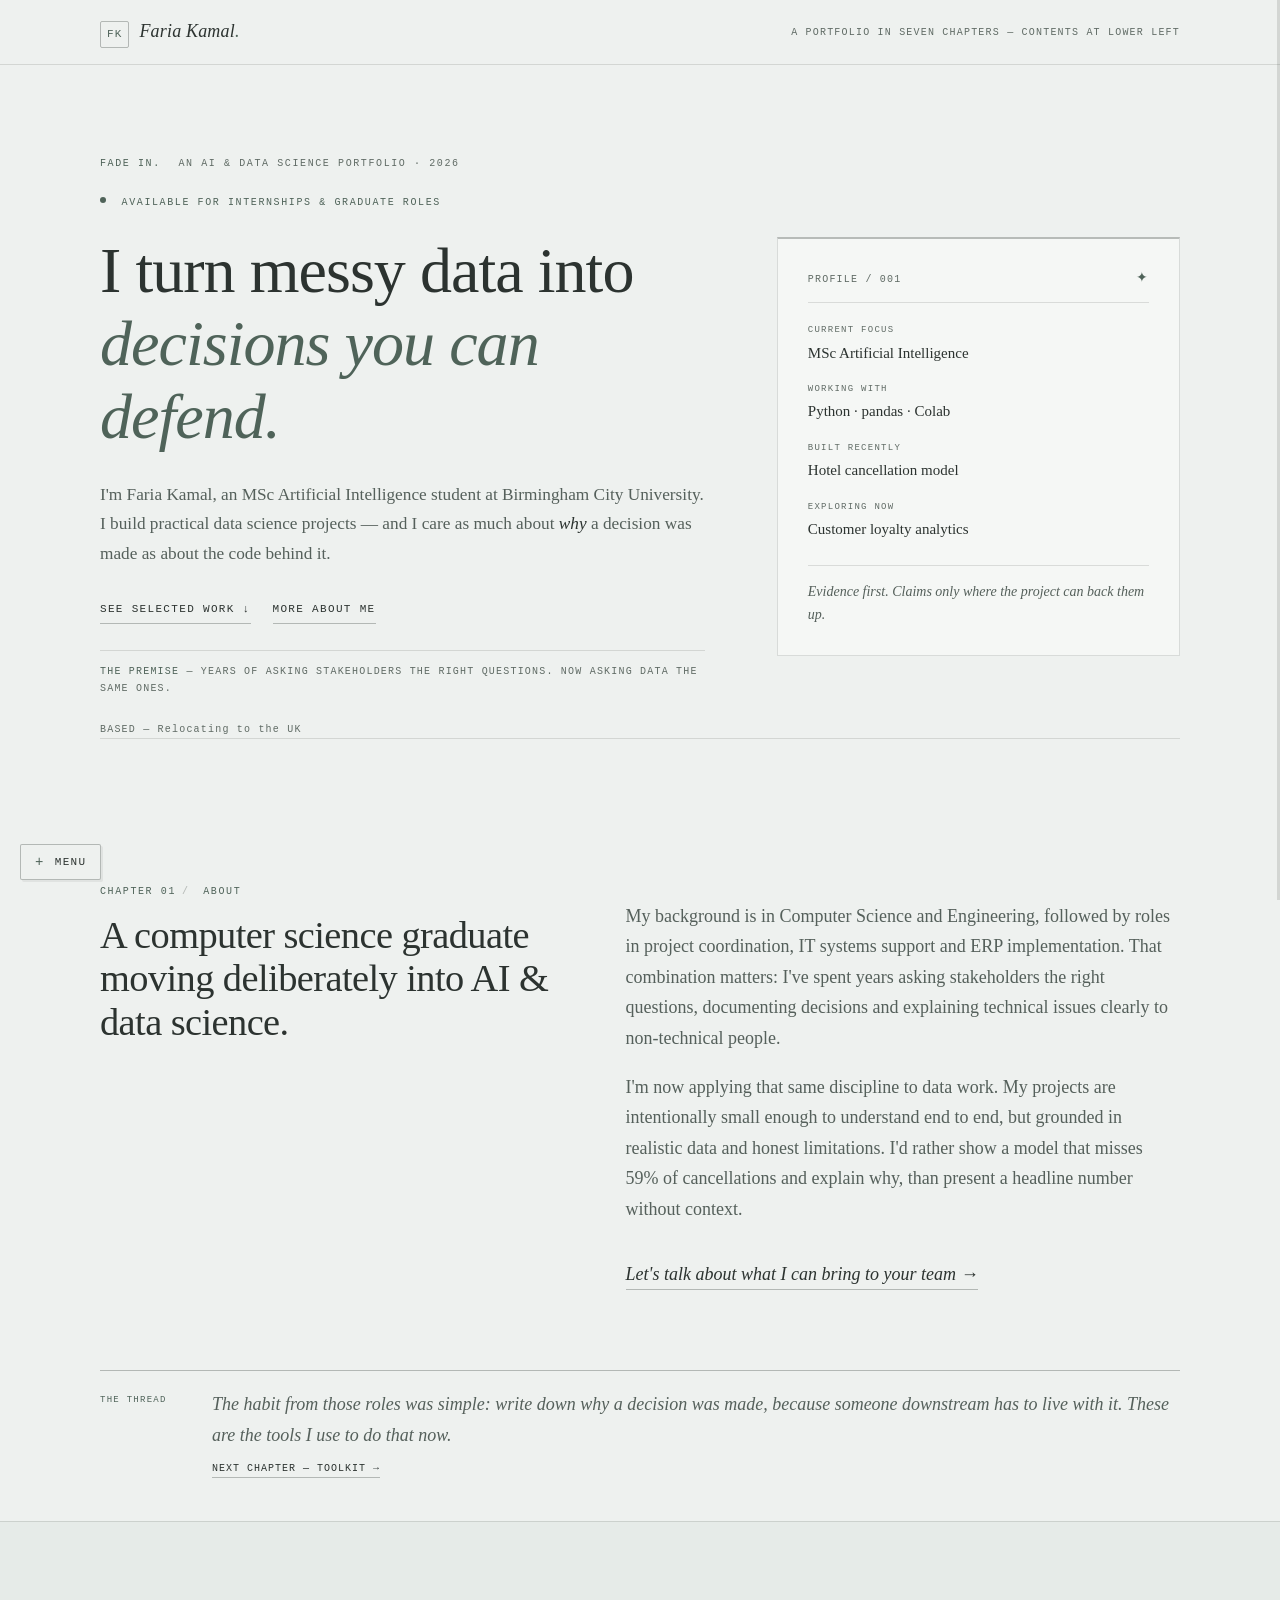
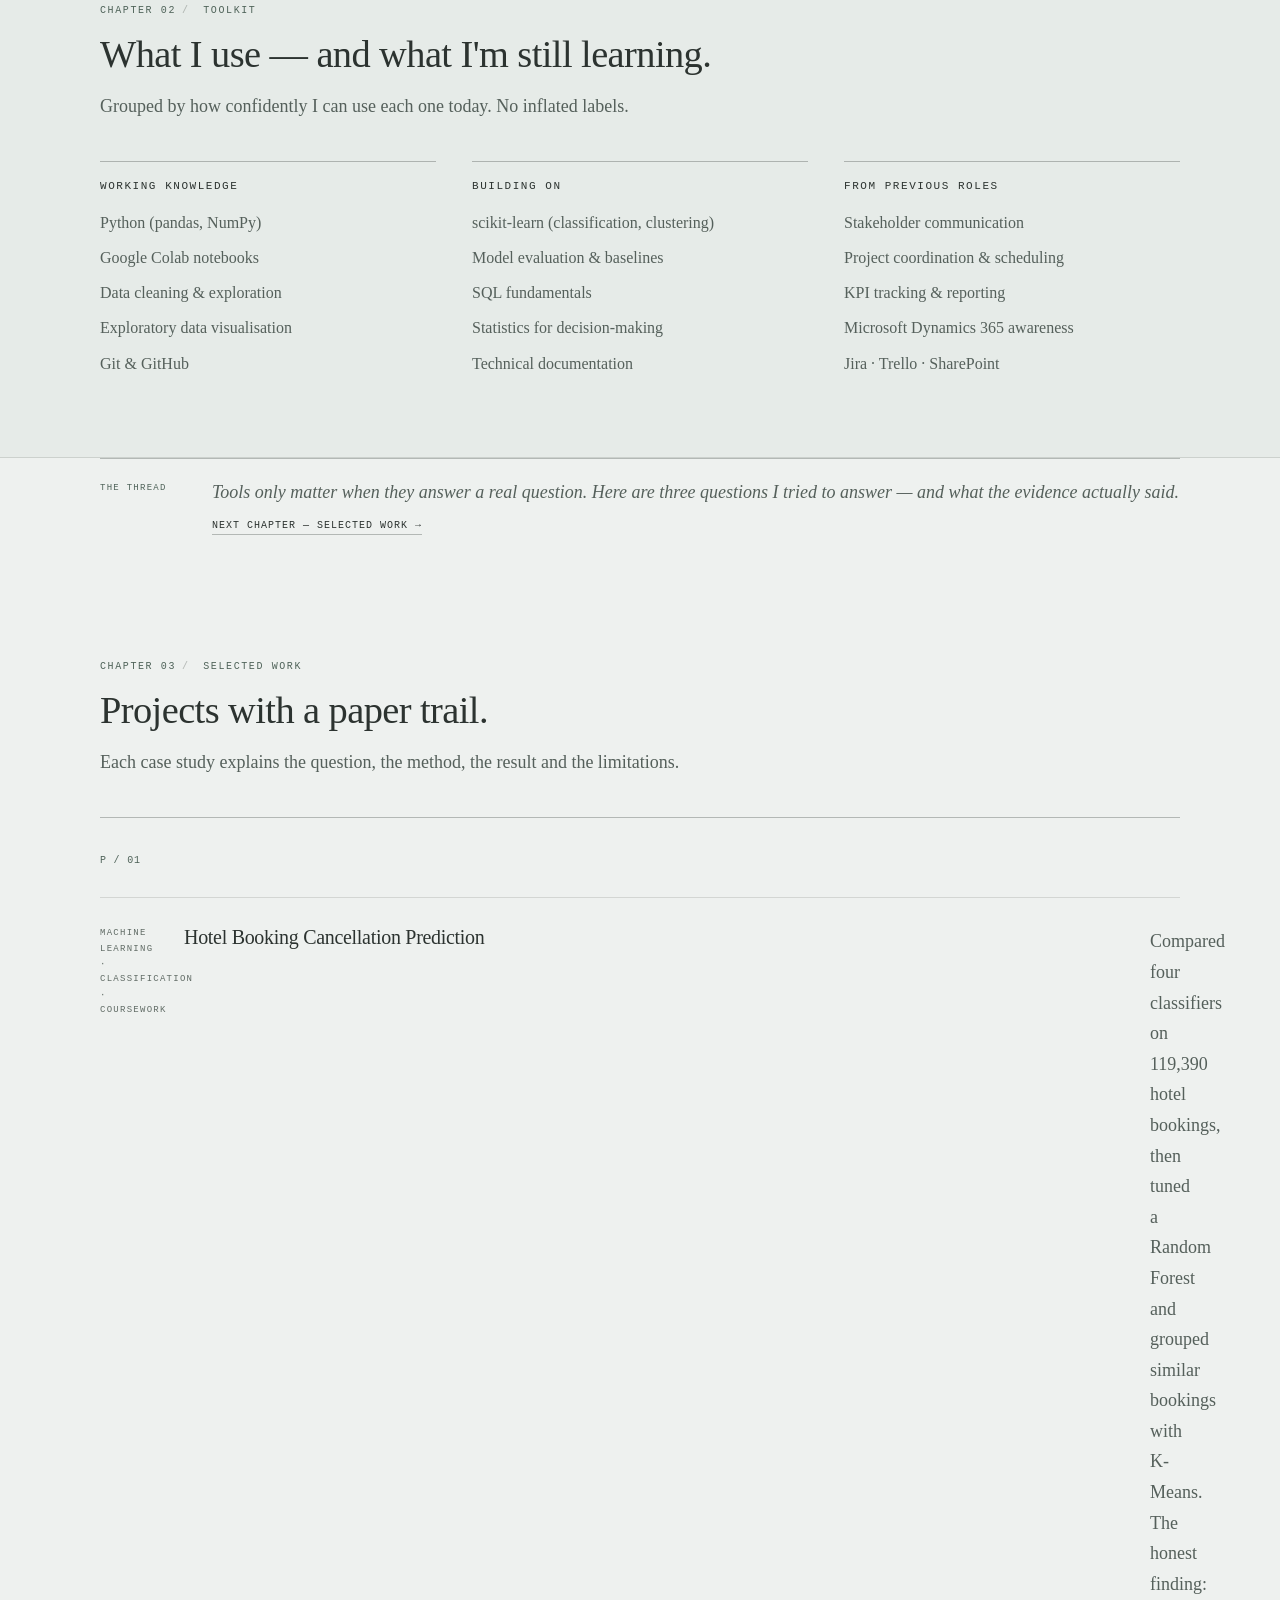
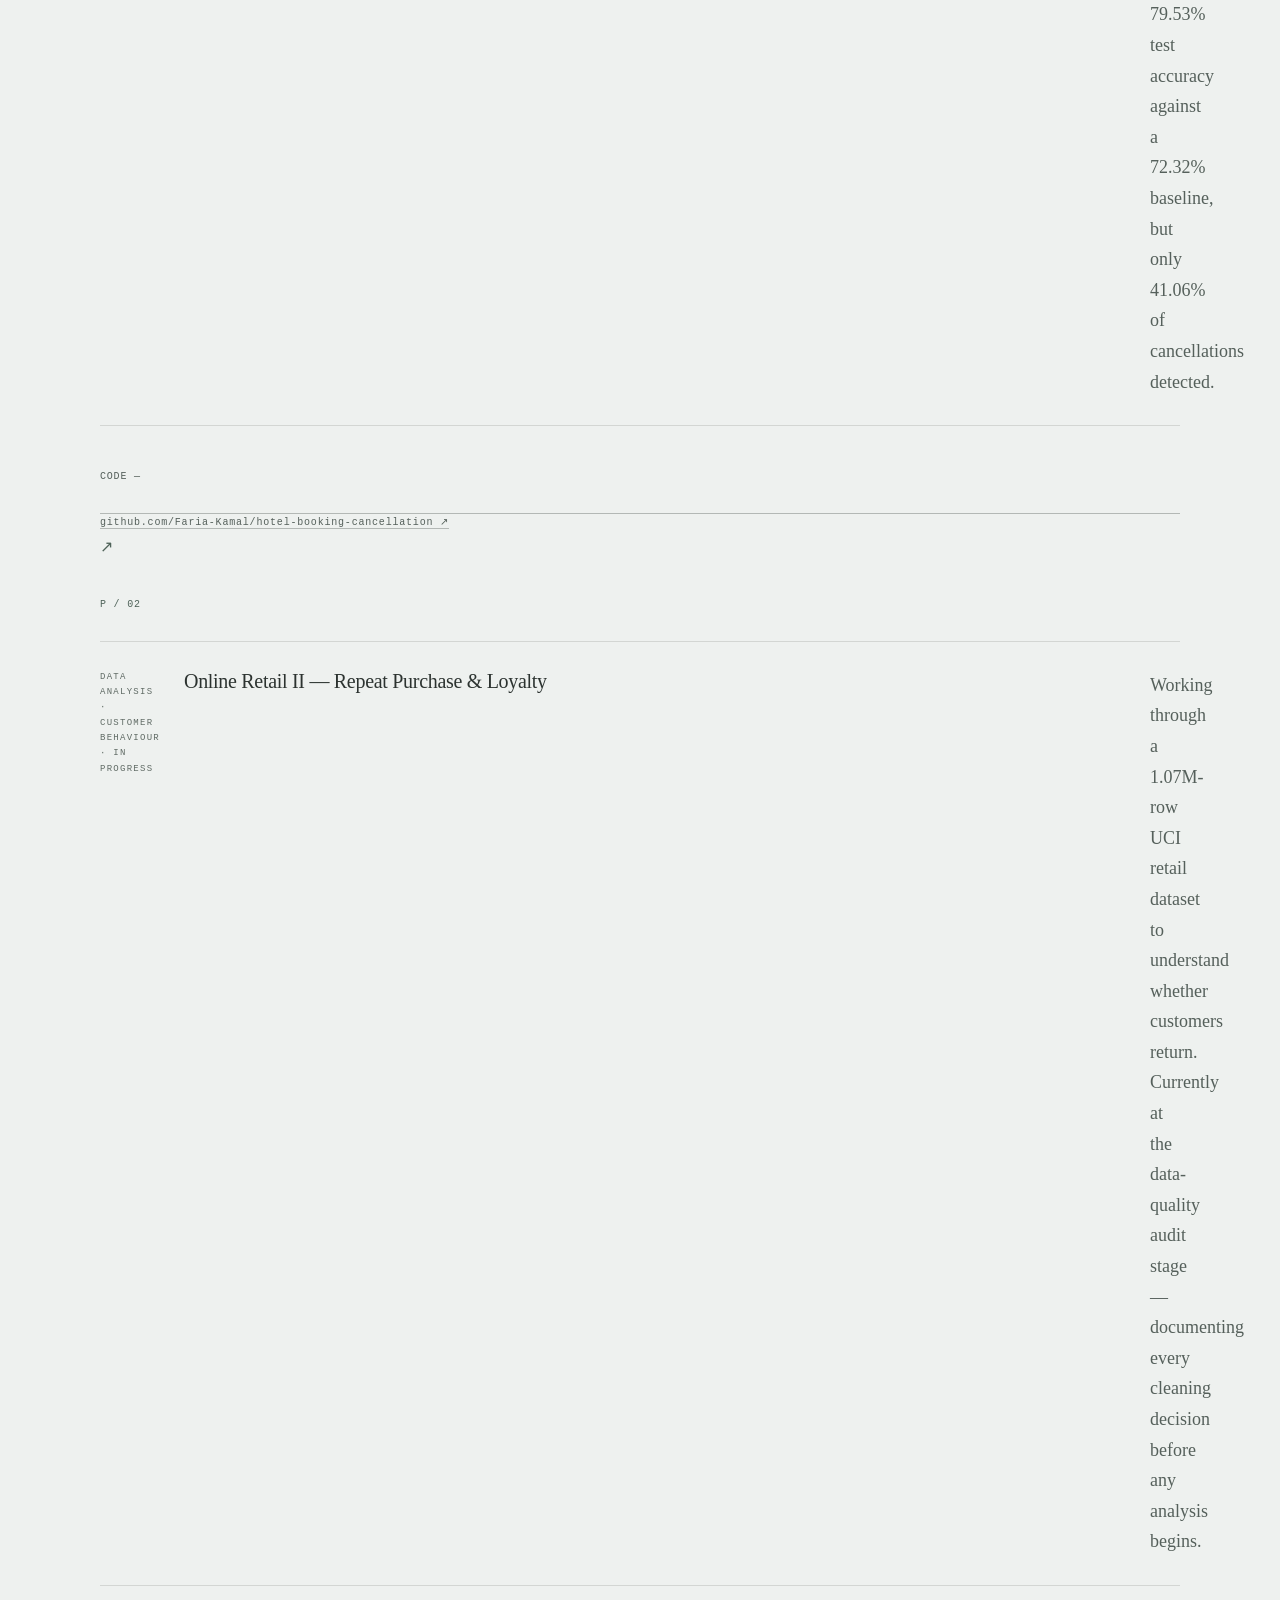
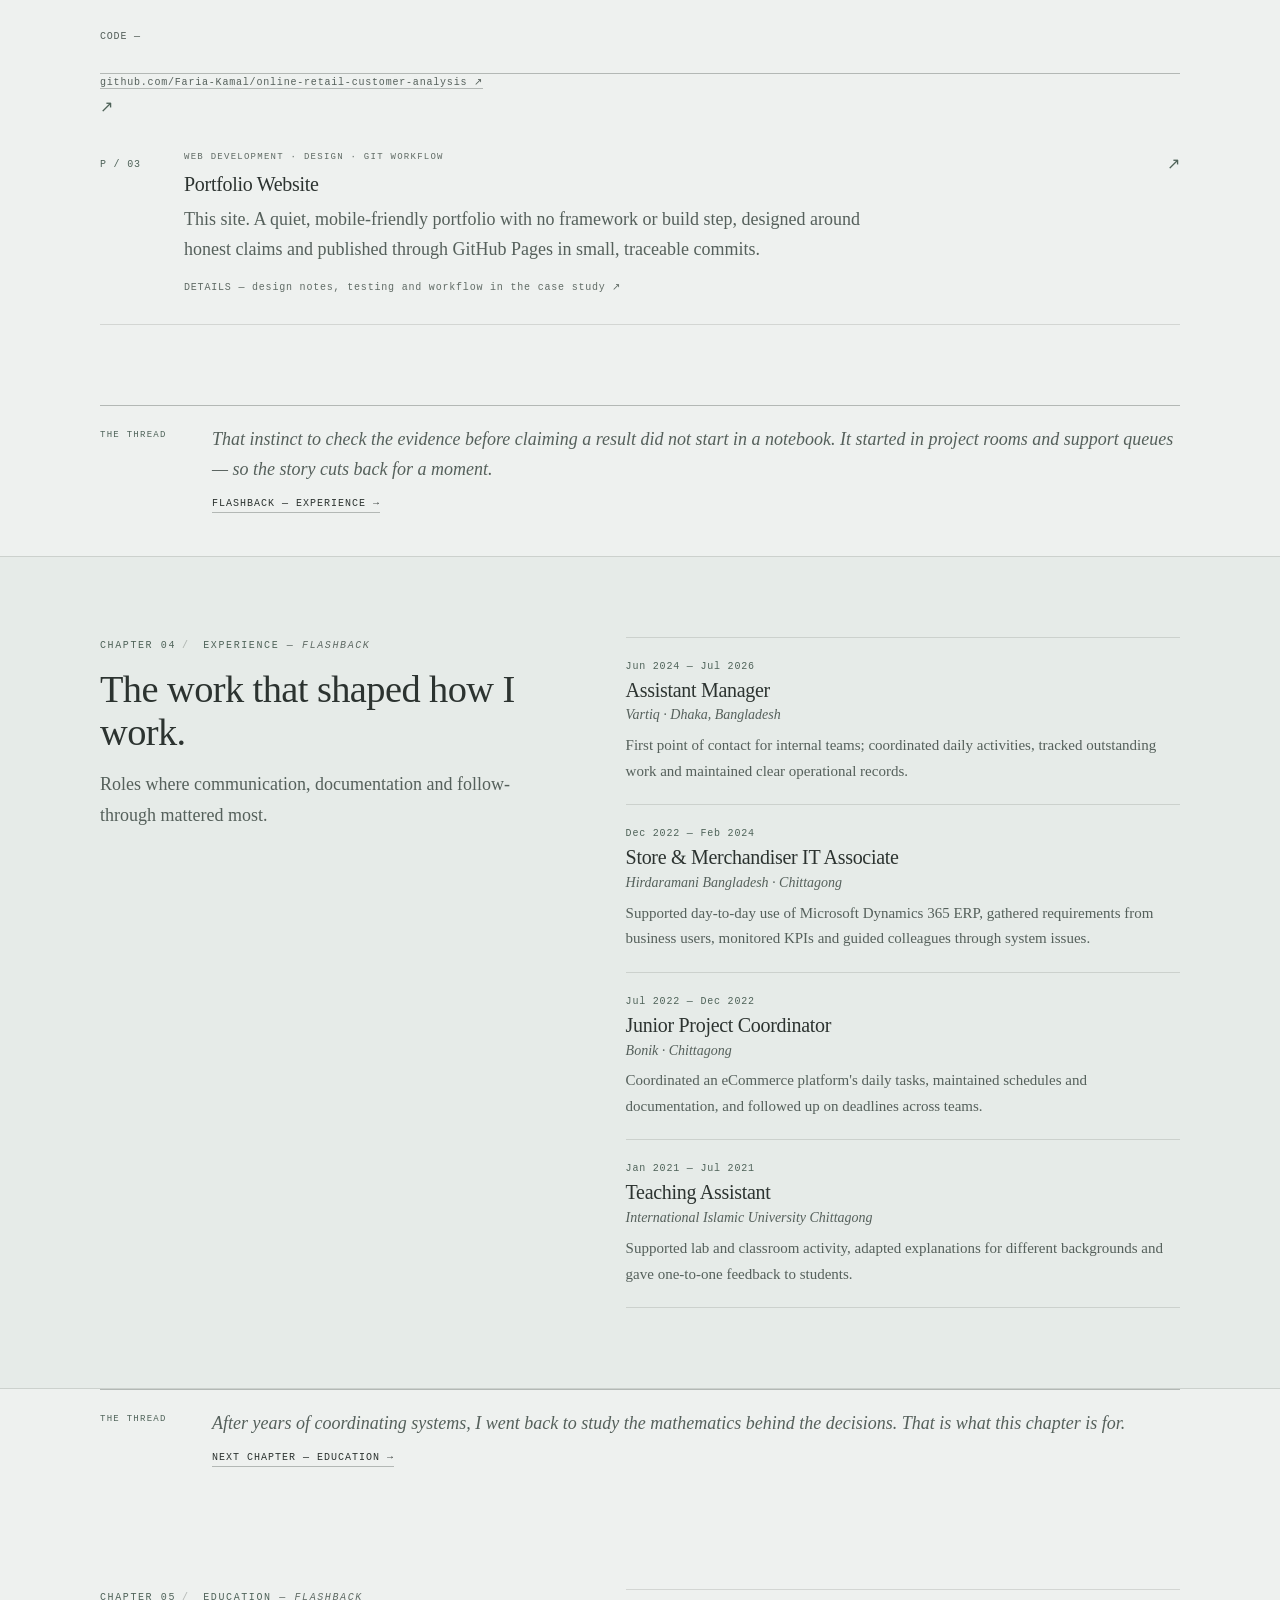
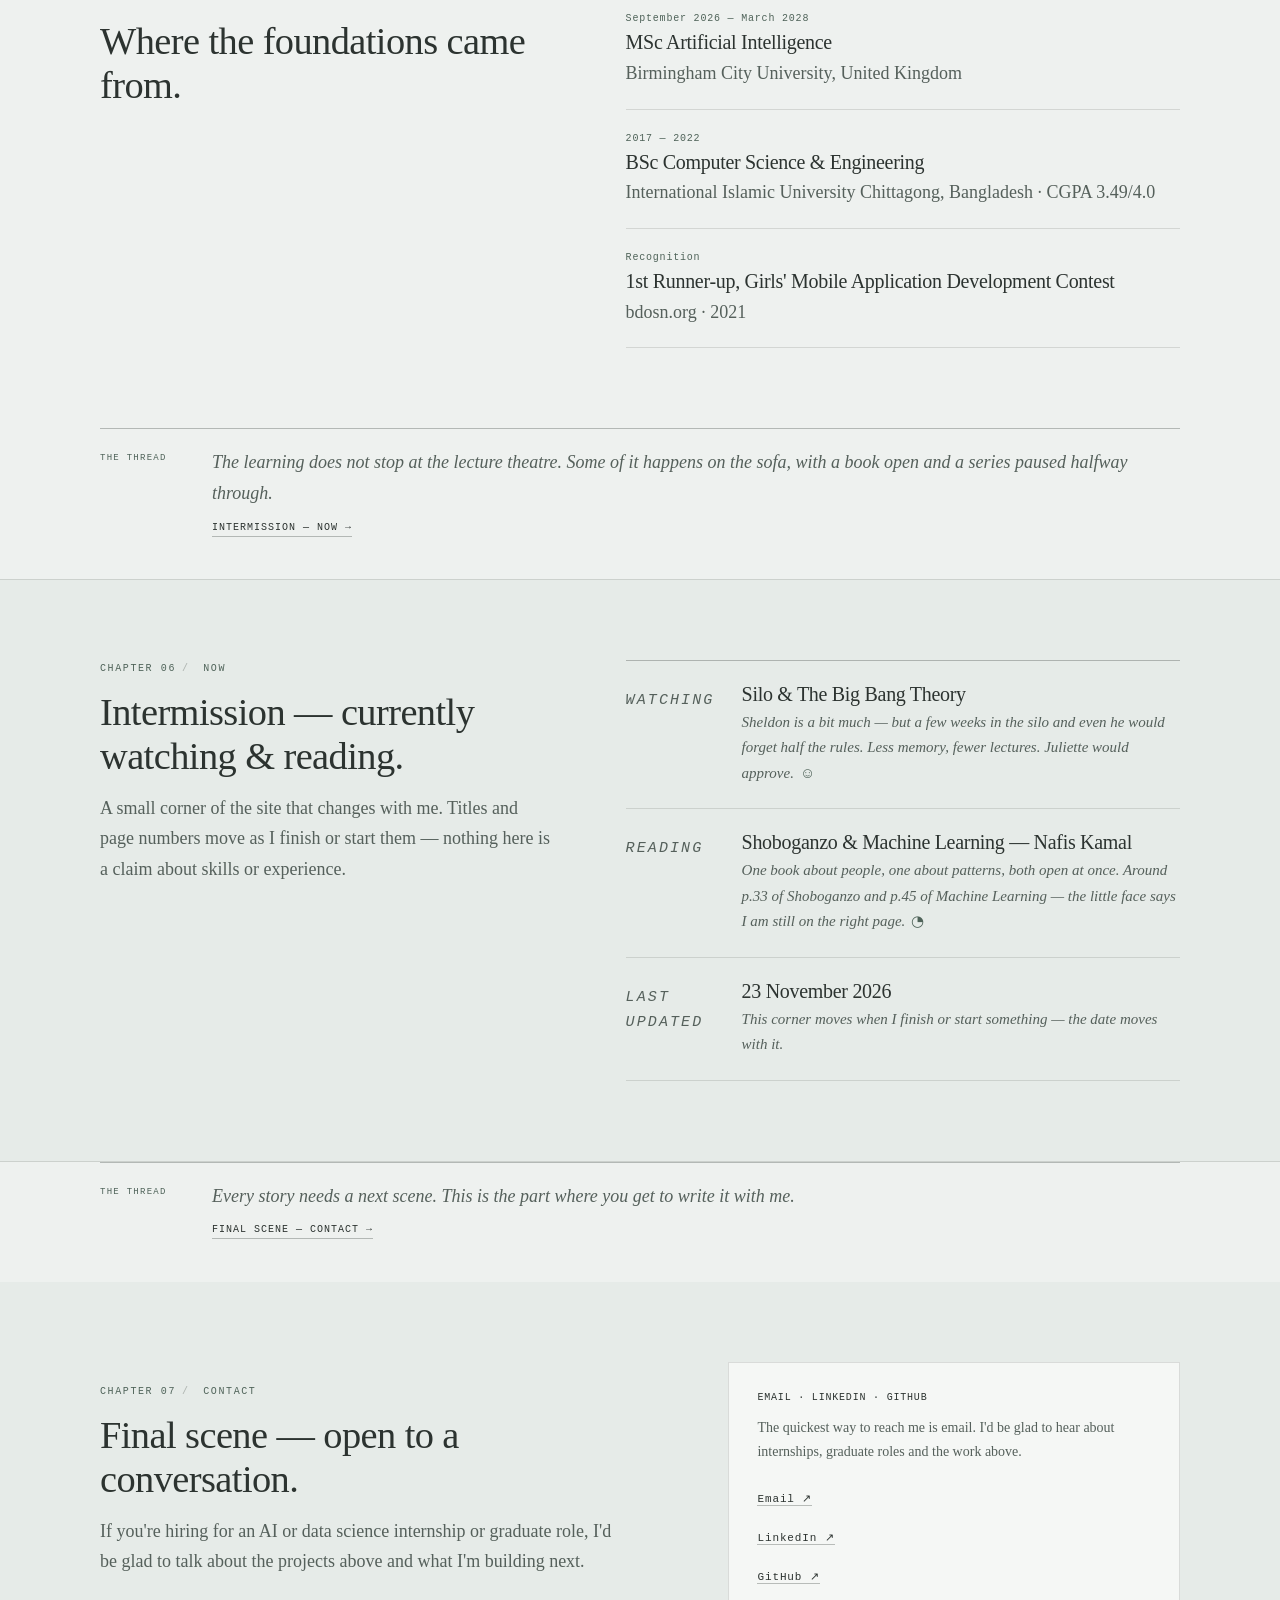
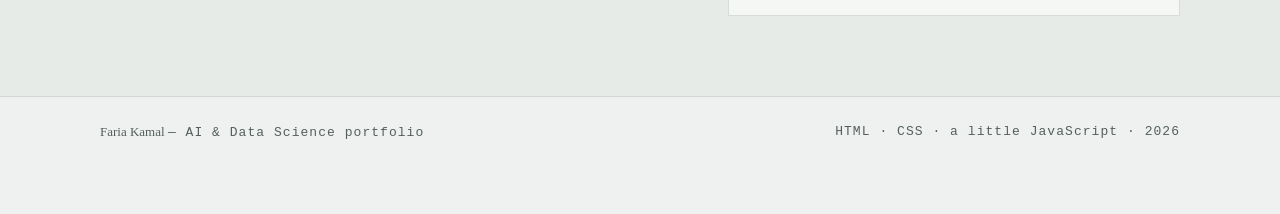
==== commit 90eb8609: "Connect all chapters into one story and fill the Now section" ====
--- a/index.html
+++ b/index.html
@@ -74,6 +74,7 @@
             <a class="btn" href="#work">See selected work ↓</a>
             <a class="btn" href="#about">More about me</a>
           </div>
+          <p class="story-premise"><b>THE PREMISE</b> — Years of asking stakeholders the right questions. Now asking data the same ones.</p>
           <p class="hero-meta" id="hero-location"></p>
         </div>
 
@@ -116,6 +117,14 @@
       </div>
     </section>
 
+    <div class="container"><div class="story-bridge reveal">
+      <p class="story-bridge-label">The thread</p>
+      <div class="story-bridge-body">
+        <p>The habit from those roles was simple: write down why a decision was made, because someone downstream has to live with it. These are the tools I use to do that now.</p>
+        <a href="#skills">Next chapter — Toolkit →</a>
+      </div>
+    </div></div>
+
     <!-- SKILLS -->
     <section class="section section-alt" id="skills" aria-labelledby="skills-title">
       <div class="container">
@@ -158,6 +167,14 @@
         </div>
       </div>
     </section>
+
+    <div class="container"><div class="story-bridge reveal">
+      <p class="story-bridge-label">The thread</p>
+      <div class="story-bridge-body">
+        <p>Tools only matter when they answer a real question. Here are three questions I tried to answer — and what the evidence actually said.</p>
+        <a href="#work">Next chapter — Selected work →</a>
+      </div>
+    </div></div>
 
     <!-- WORK -->
     <section class="section" id="work" aria-labelledby="work-title">
@@ -217,11 +234,19 @@
       </div>
     </section>
 
+    <div class="container"><div class="story-bridge reveal">
+      <p class="story-bridge-label">The thread</p>
+      <div class="story-bridge-body">
+        <p>That instinct to check the evidence before claiming a result did not start in a notebook. It started in project rooms and support queues — so the story cuts back for a moment.</p>
+        <a href="#experience">Flashback — Experience →</a>
+      </div>
+    </div></div>
+
     <!-- EXPERIENCE -->
     <section class="section section-alt" id="experience" aria-labelledby="experience-title">
       <div class="container two-col">
         <div class="reveal">
-          <p class="section-kicker mono"><span class="chapter-no">CHAPTER 04</span><span class="kicker-separator">/</span> EXPERIENCE</p>
+          <p class="section-kicker mono"><span class="chapter-no">CHAPTER 04</span><span class="kicker-separator">/</span> EXPERIENCE <span class="flashback">— flashback</span></p>
           <h2 id="experience-title">The work that shaped how I work.</h2>
           <p class="section-intro">Roles where communication, documentation and follow-through mattered most.</p>
         </div>
@@ -254,11 +279,19 @@
       </div>
     </section>
 
+    <div class="container"><div class="story-bridge reveal">
+      <p class="story-bridge-label">The thread</p>
+      <div class="story-bridge-body">
+        <p>After years of coordinating systems, I went back to study the mathematics behind the decisions. That is what this chapter is for.</p>
+        <a href="#education">Next chapter — Education →</a>
+      </div>
+    </div></div>
+
     <!-- EDUCATION -->
     <section class="section" id="education" aria-labelledby="education-title">
       <div class="container two-col">
         <div class="reveal">
-          <p class="section-kicker mono"><span class="chapter-no">CHAPTER 05</span><span class="kicker-separator">/</span> EDUCATION</p>
+          <p class="section-kicker mono"><span class="chapter-no">CHAPTER 05</span><span class="kicker-separator">/</span> EDUCATION <span class="flashback">— flashback</span></p>
           <h2 id="education-title">Where the foundations came from.</h2>
         </div>
         <div class="edu-list reveal">
@@ -281,39 +314,55 @@
       </div>
     </section>
 
+    <div class="container"><div class="story-bridge reveal">
+      <p class="story-bridge-label">The thread</p>
+      <div class="story-bridge-body">
+        <p>The learning does not stop at the lecture theatre. Some of it happens on the sofa, with a book open and a series paused halfway through.</p>
+        <a href="#now">Intermission — Now →</a>
+      </div>
+    </div></div>
+
     <!-- NOW -->
     <section class="section section-alt" id="now" aria-labelledby="now-title">
       <div class="container two-col">
         <div class="reveal">
           <p class="section-kicker mono"><span class="chapter-no">CHAPTER 06</span><span class="kicker-separator">/</span> NOW</p>
           <h2 id="now-title">Intermission — currently watching &amp; reading.</h2>
-          <p class="section-intro">A small corner of the site that changes. Titles are added here as I finish or start them — nothing listed here is a claim about skills or experience.</p>
+          <p class="section-intro">A small corner of the site that changes with me. Titles and page numbers move as I finish or start them — nothing here is a claim about skills or experience.</p>
         </div>
         <div class="now-list reveal">
           <article class="now-item">
             <p class="now-label">Watching</p>
             <div>
-              <h3>— add a title —</h3>
-              <p>Film or series you are currently watching. Share the real title and it will be added.</p>
+              <h3>Silo &amp; The Big Bang Theory</h3>
+              <p>Sheldon is a bit much — but a few weeks in the silo and even he would forget half the rules. Less memory, fewer lectures. Juliette would approve.<span class="story-face" aria-hidden="true">☺</span></p>
             </div>
           </article>
           <article class="now-item">
             <p class="now-label">Reading</p>
             <div>
-              <h3>— add a title —</h3>
-              <p>Book, paper or article you are reading now. Share the real title and it will be added.</p>
+              <h3>Shoboganzo &amp; Machine Learning — Nafis Kamal</h3>
+              <p>One book about people, one about patterns, both open at once. Around p.33 of <em>Shoboganzo</em> and p.45 of <em>Machine Learning</em> — the little face says I am still on the right page.<span class="story-face" aria-hidden="true">◔</span></p>
             </div>
           </article>
           <article class="now-item">
             <p class="now-label">Last updated</p>
             <div>
-              <h3>To be filled in</h3>
-              <p>This section is intentionally left honest until you provide the titles.</p>
-            </div>
-          </article>
-        </div>
-      </div>
-    </section>
+              <h3>23 November 2026</h3>
+              <p>This corner moves when I finish or start something — the date moves with it.</p>
+            </div>
+          </article>
+        </div>
+      </div>
+    </section>
+
+    <div class="container"><div class="story-bridge reveal">
+      <p class="story-bridge-label">The thread</p>
+      <div class="story-bridge-body">
+        <p>Every story needs a next scene. This is the part where you get to write it with me.</p>
+        <a href="#contact">Final scene — Contact →</a>
+      </div>
+    </div></div>
 
     <!-- CONTACT -->
     <section class="section contact" id="contact" aria-labelledby="contact-title">
@@ -327,8 +376,8 @@
           </p>
         </div>
         <div class="contact-panel">
-          <p class="mono contact-status">CONTACT DETAILS — PENDING</p>
-          <p class="contact-hint">Approved professional links appear below and in the corner index.</p>
+          <p class="mono contact-status">EMAIL · LINKEDIN · GITHUB</p>
+          <p class="contact-hint">The quickest way to reach me is email. I'd be glad to hear about internships, graduate roles and the work above.</p>
           <ul class="contact-links" id="contact-links"></ul>
         </div>
       </div>
--- a/assets/css/style.css
+++ b/assets/css/style.css
@@ -336,6 +336,52 @@
 }
 .story-beats span { white-space: nowrap; }
 .story-beats b { color: var(--accent); font-weight: normal; margin-right: 6px; }
+
+.story-premise {
+  margin: 26px 0 0;
+  padding: 12px 0 0;
+  border-top: 1px solid var(--line);
+  font-family: var(--mono);
+  font-size: 10px;
+  letter-spacing: 0.12em;
+  text-transform: uppercase;
+  color: var(--faint);
+}
+.story-premise b { color: var(--accent); font-weight: normal; }
+.flashback { color: var(--faint); font-style: italic; }
+
+/* The thread: a cut from one chapter to the next. */
+.story-bridge {
+  display: grid;
+  grid-template-columns: 92px 1fr;
+  gap: 20px;
+  margin: 0 0 40px;
+  padding: 18px 0 0;
+  border-top: 1px solid var(--line-strong);
+}
+.story-bridge-label {
+  margin: 0;
+  font-family: var(--mono);
+  font-size: 9px;
+  letter-spacing: 0.14em;
+  text-transform: uppercase;
+  color: var(--accent);
+  padding-top: 4px;
+}
+.story-bridge-body p { margin: 0; color: var(--muted); font-style: italic; }
+.story-bridge-body a {
+  display: inline-block;
+  margin-top: 8px;
+  font-family: var(--mono);
+  font-size: 10px;
+  letter-spacing: 0.1em;
+  text-transform: uppercase;
+  text-decoration: none;
+  border-bottom: 1px solid var(--line-strong);
+  color: var(--ink);
+}
+.story-bridge-body a:hover { border-color: var(--ink); }
+.story-face { font-family: var(--serif); color: var(--accent); font-style: normal; margin-left: 6px; }
 
 /* ---------- Sections ---------- */
 .section { padding: 80px 0; }
@@ -498,4 +544,6 @@
   .dash-index li:last-child a { grid-column: auto; }
   .story-progress { display: none; }
   .story-open span { display: block; margin: 8px 0 0; }
-}
+  .story-bridge { grid-template-columns: 1fr; gap: 8px; }
+  .story-premise { line-height: 1.8; }
+}
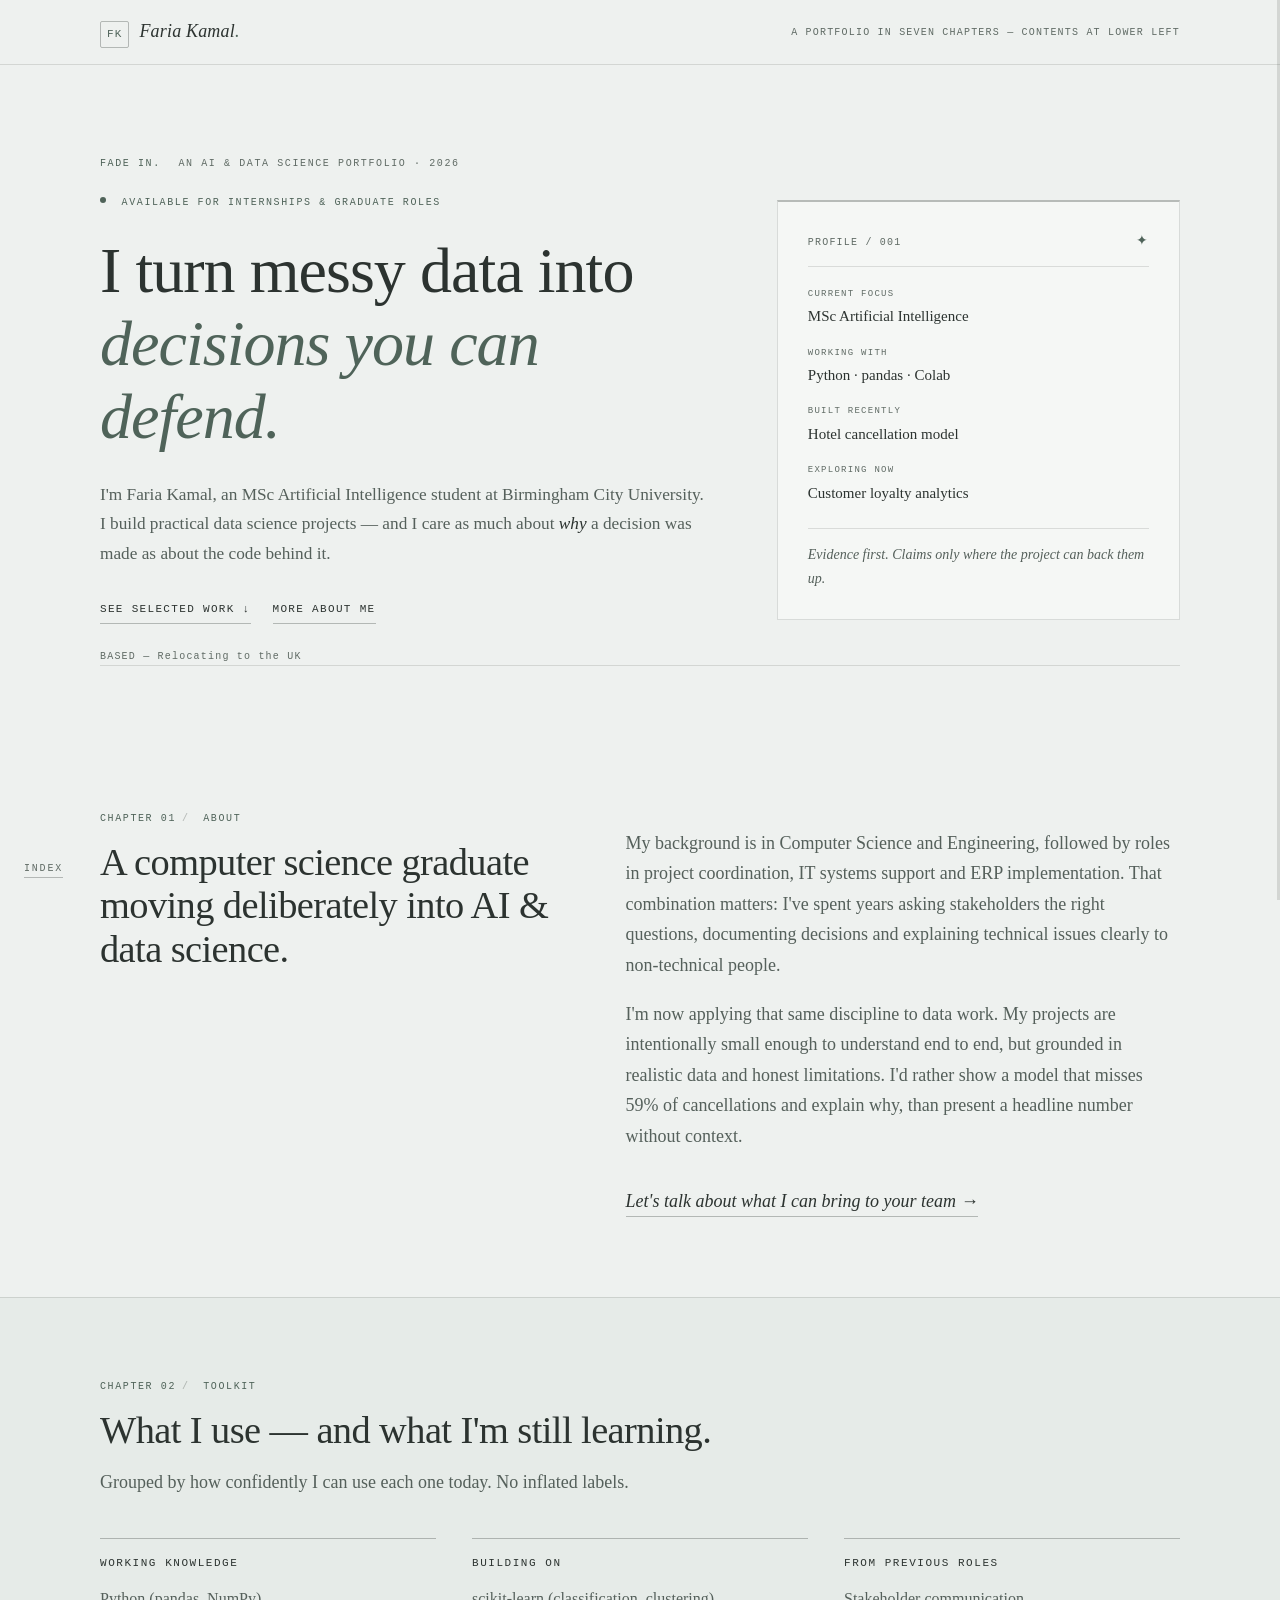
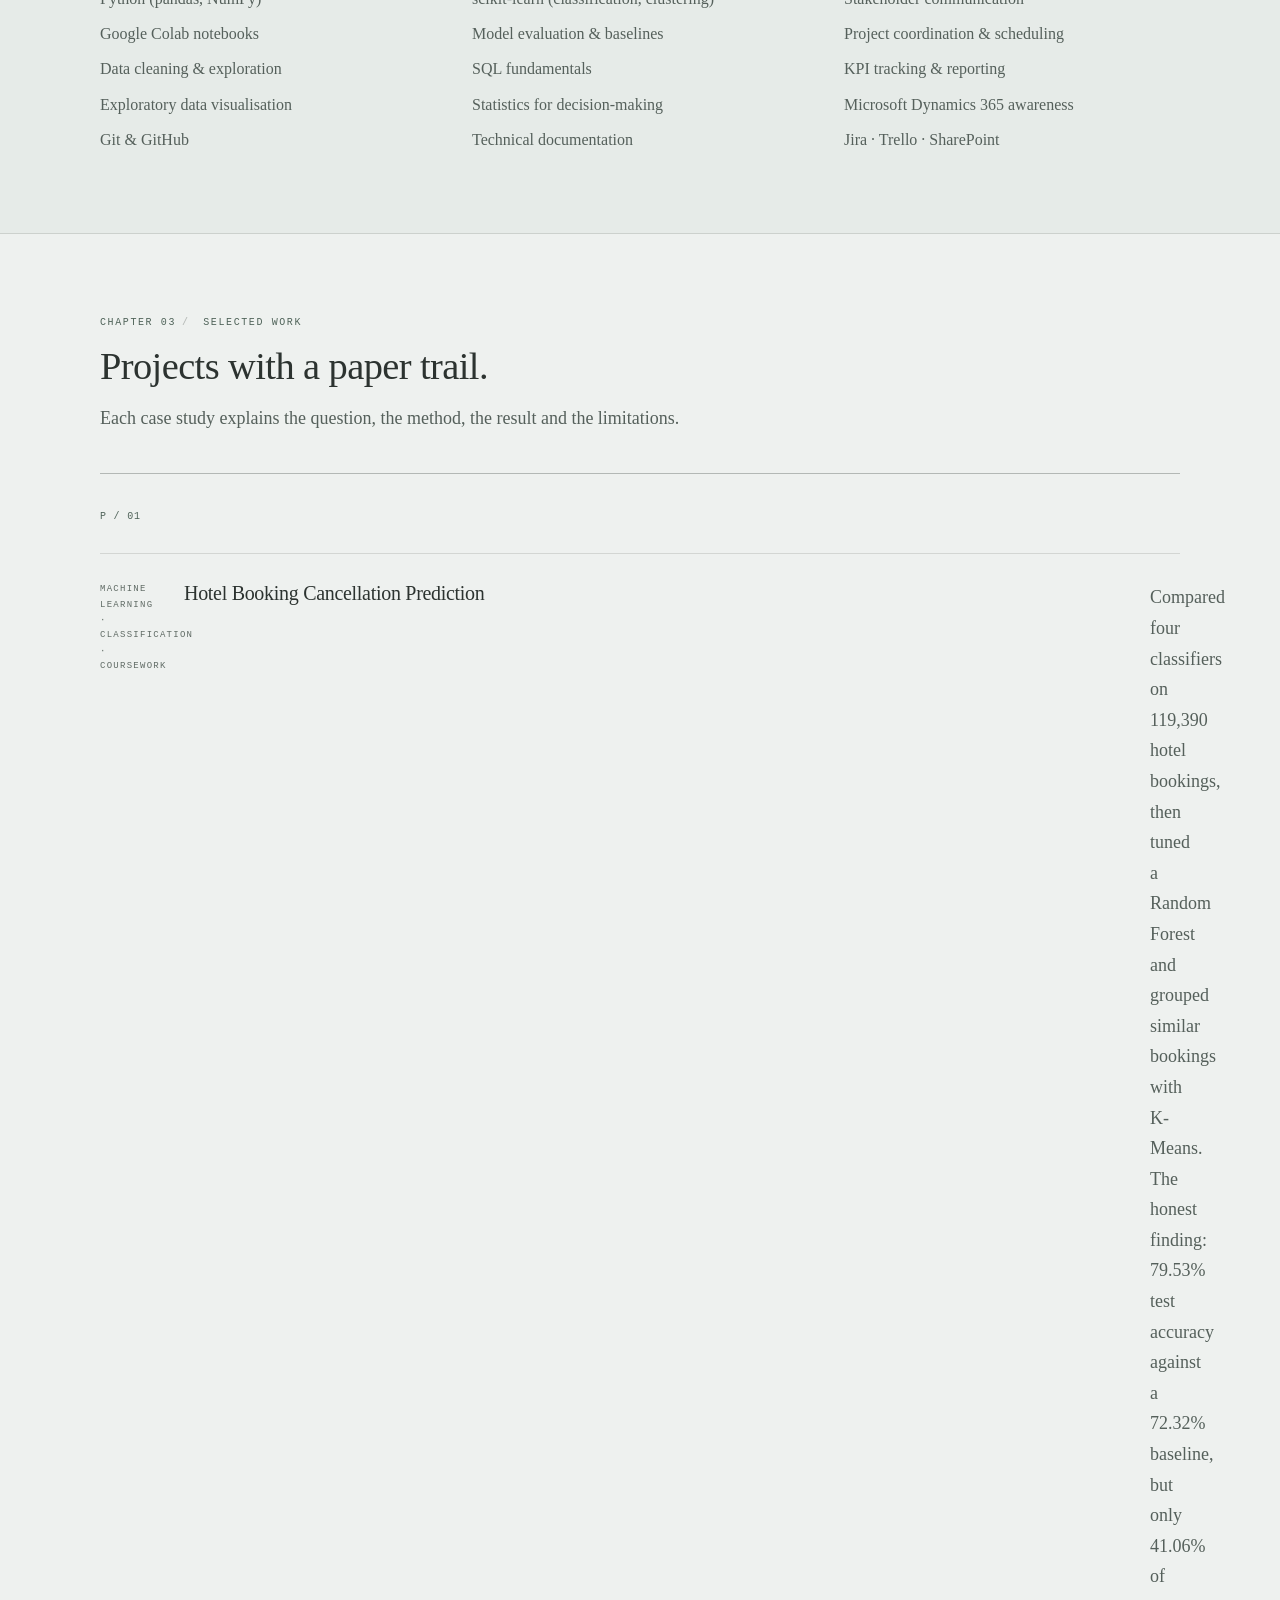
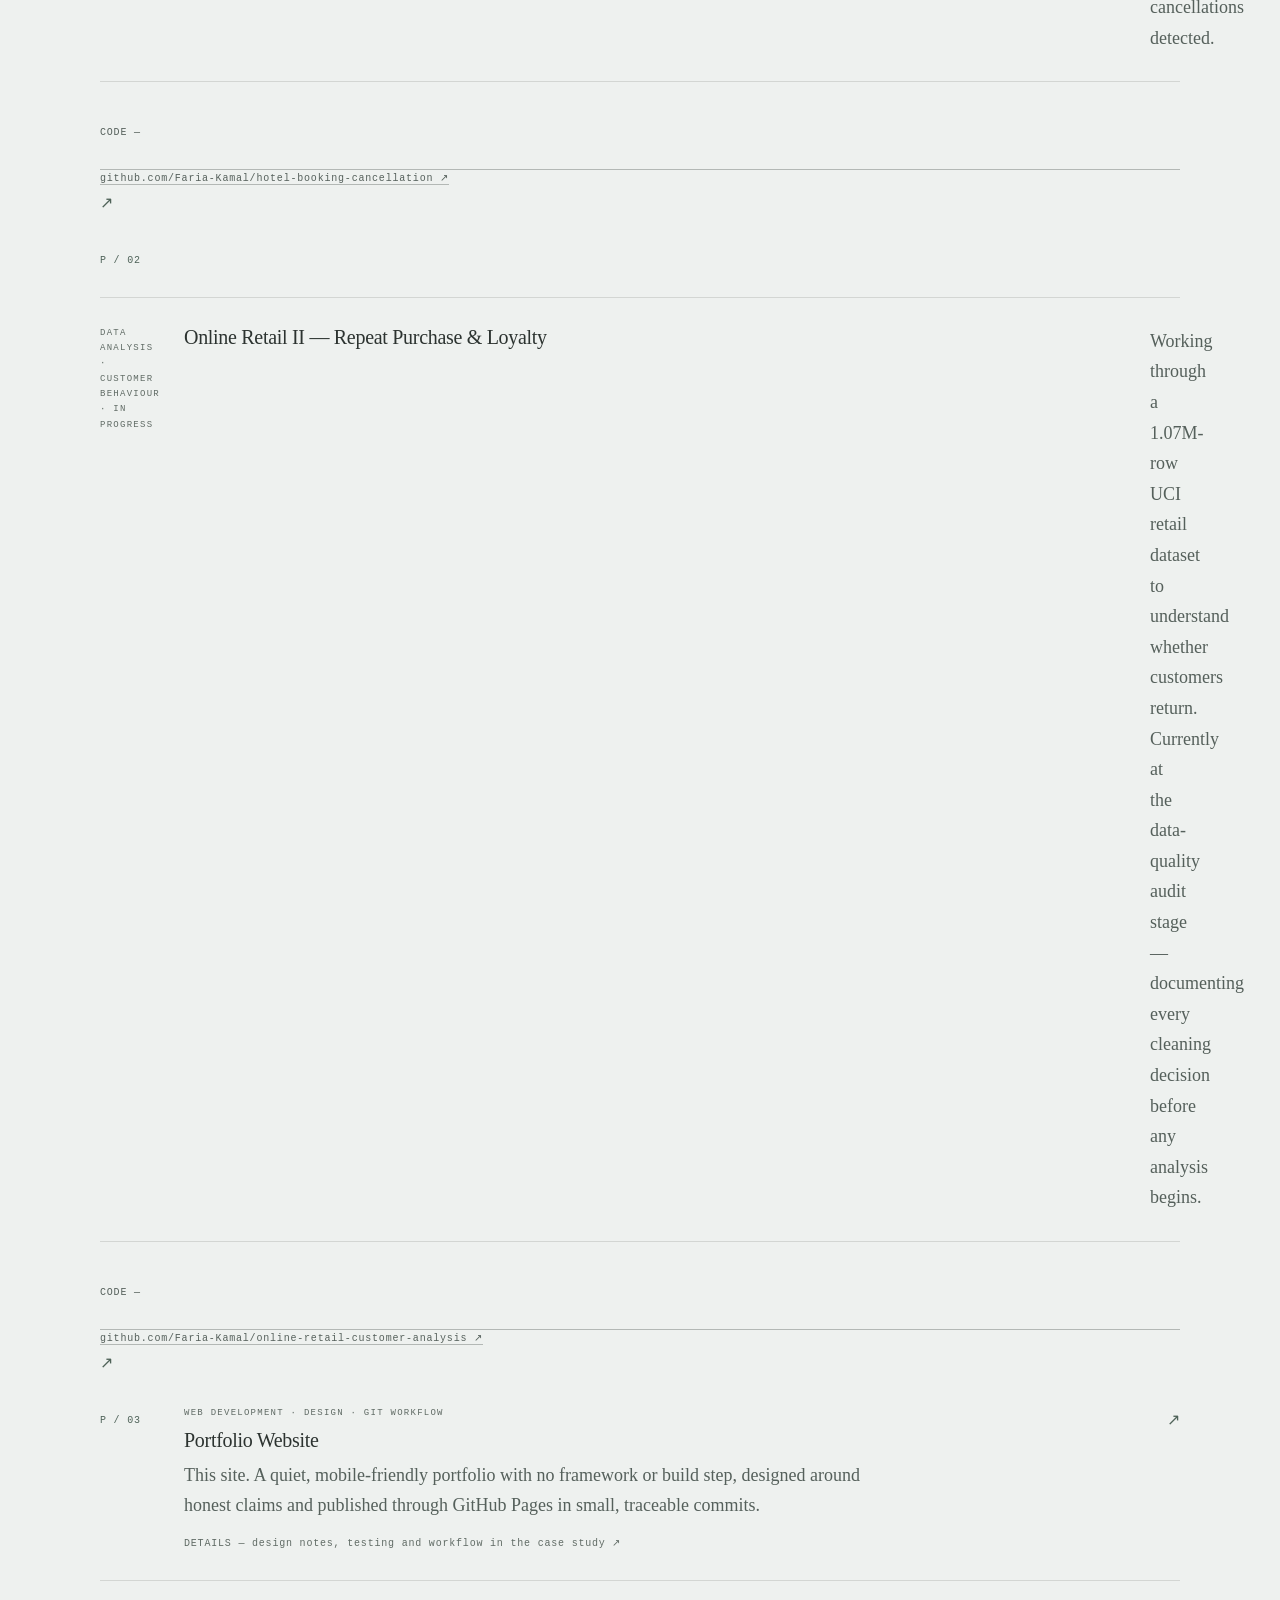
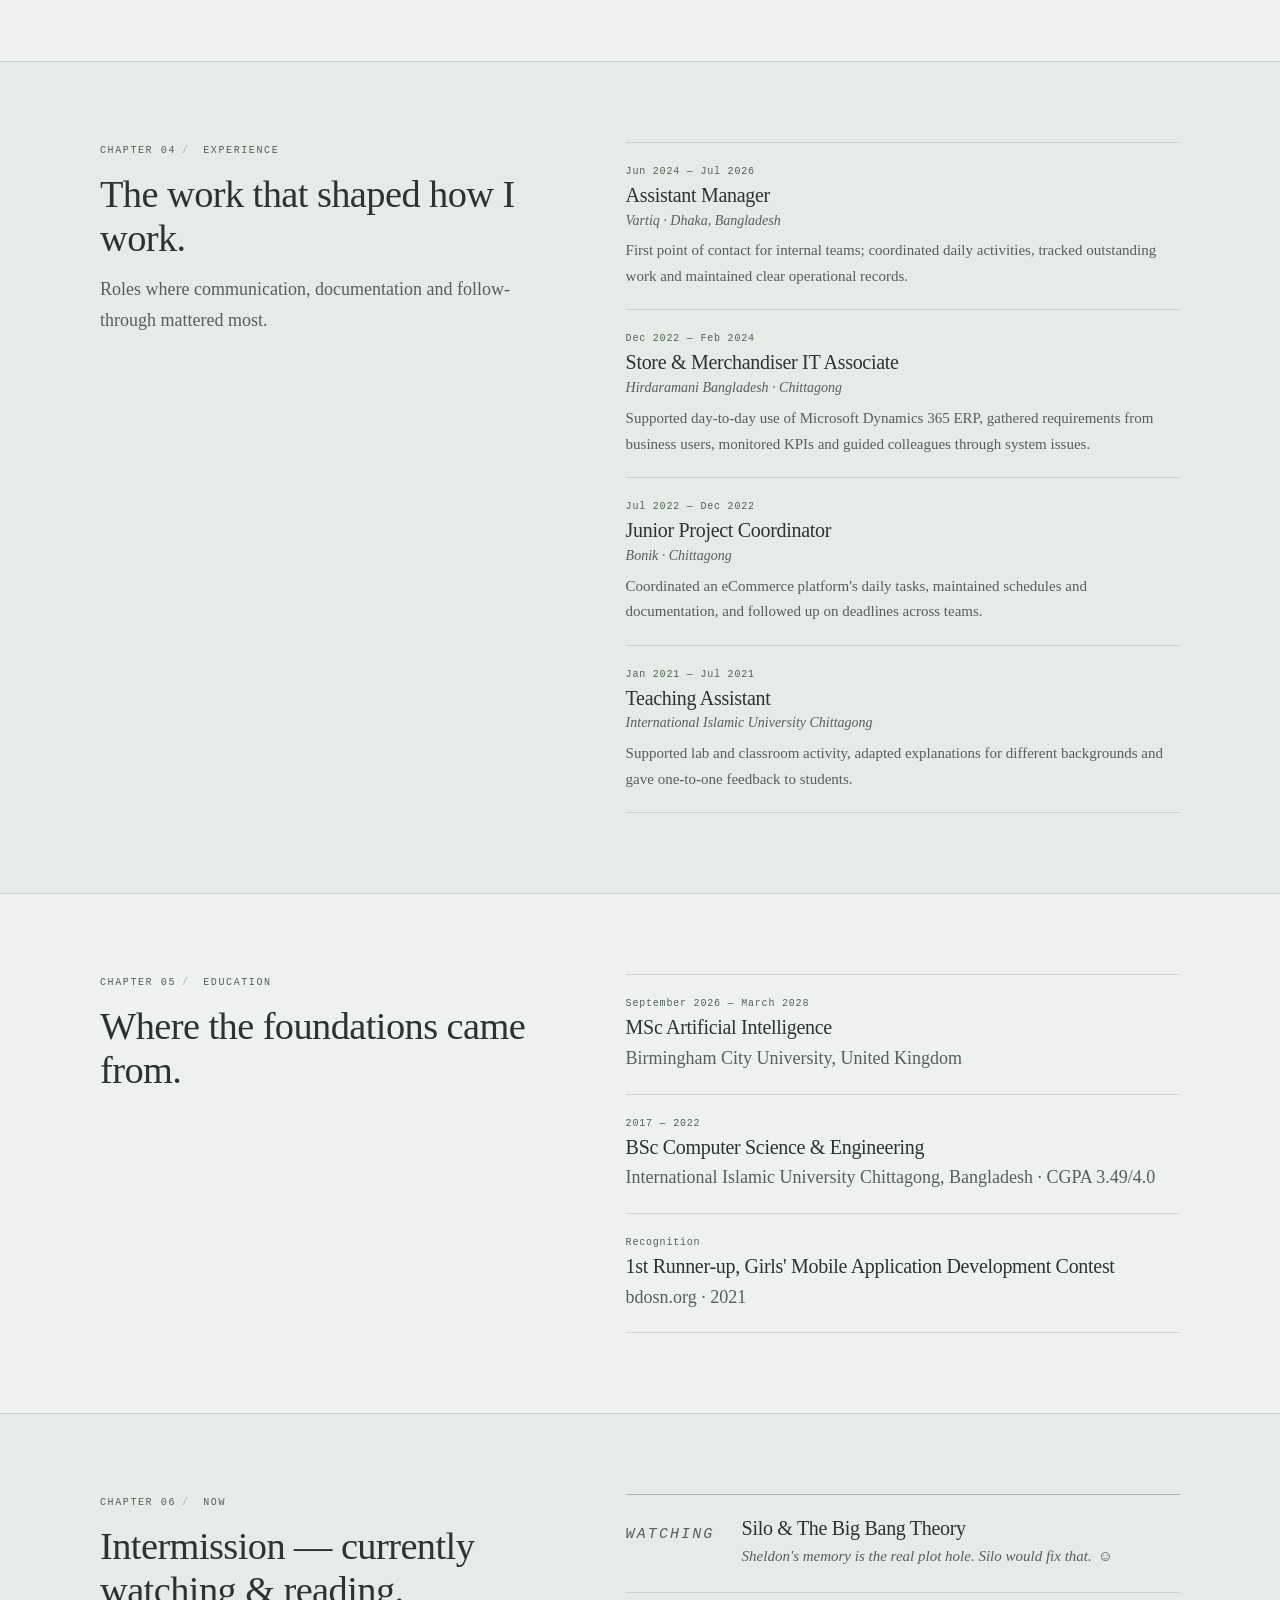
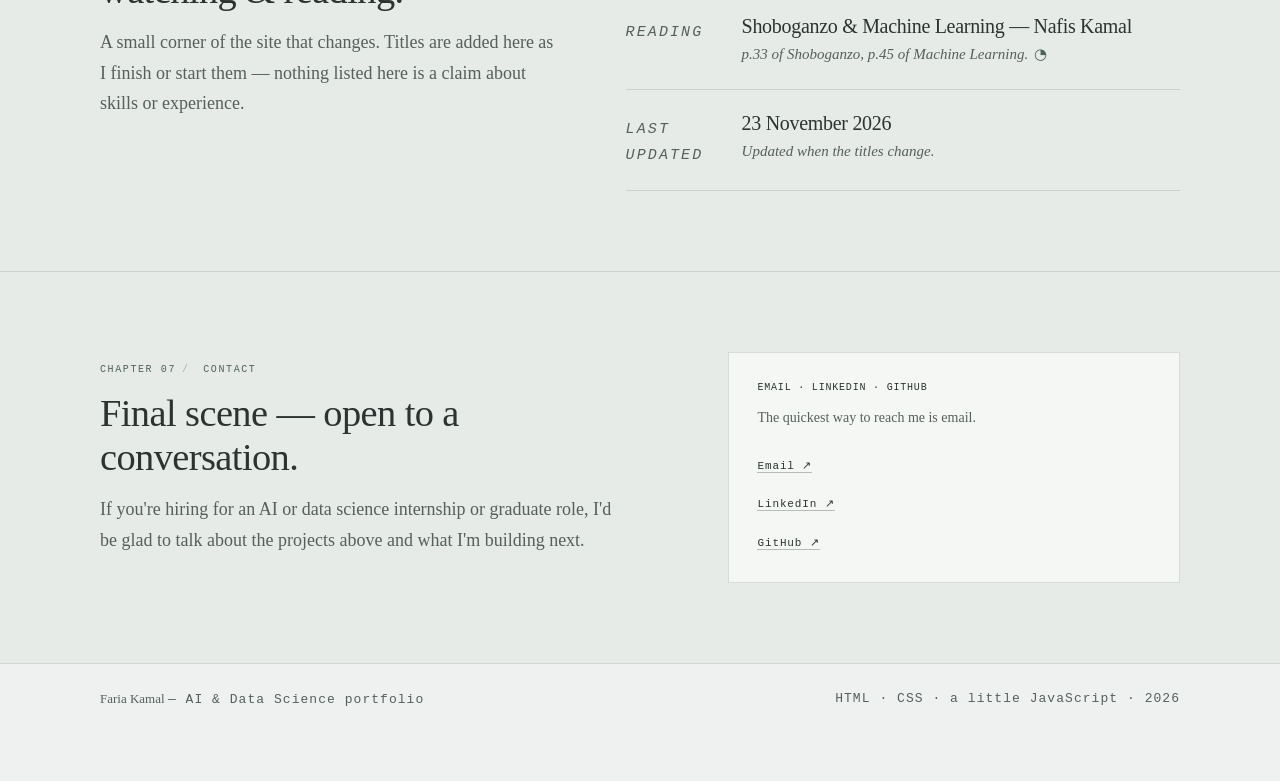
==== commit fe23f06c: "Trim added prose and simplify the corner index" ====
--- a/index.html
+++ b/index.html
@@ -25,8 +25,7 @@
 
   <!-- Bottom-left corner index -->
   <button class="menu-toggle" id="menu-toggle" type="button" aria-expanded="false" aria-controls="corner-menu">
-    <span class="menu-toggle-icon" aria-hidden="true">+</span>
-    <span class="menu-toggle-label">Menu</span>
+    <span class="menu-toggle-label">Index</span>
   </button>
   <nav class="corner-menu" id="corner-menu" aria-label="Corner index" hidden>
     <div class="dash-head">
@@ -37,13 +36,7 @@
       <button class="corner-menu-close" id="menu-close" type="button" aria-label="Close menu">×</button>
     </div>
 
-    <dl class="dash-stats">
-      <div class="dash-stat"><dt>Chapters</dt><dd>07</dd></div>
-      <div class="dash-stat"><dt>Studies</dt><dd>03</dd></div>
-      <div class="dash-stat"><dt>Status</dt><dd>Open to roles</dd></div>
-    </dl>
-
-    <p class="dash-section-label">Jump to a chapter</p>
+    <p class="dash-section-label">Jump to a section</p>
     <ol class="dash-index">
       <li><a href="#about"><span class="dash-num">01</span><span class="dash-name">About</span><span class="dash-arrow" aria-hidden="true">↗</span></a></li>
       <li><a href="#skills"><span class="dash-num">02</span><span class="dash-name">Toolkit</span><span class="dash-arrow" aria-hidden="true">↗</span></a></li>
@@ -74,7 +67,6 @@
             <a class="btn" href="#work">See selected work ↓</a>
             <a class="btn" href="#about">More about me</a>
           </div>
-          <p class="story-premise"><b>THE PREMISE</b> — Years of asking stakeholders the right questions. Now asking data the same ones.</p>
           <p class="hero-meta" id="hero-location"></p>
         </div>
 
@@ -117,14 +109,6 @@
       </div>
     </section>
 
-    <div class="container"><div class="story-bridge reveal">
-      <p class="story-bridge-label">The thread</p>
-      <div class="story-bridge-body">
-        <p>The habit from those roles was simple: write down why a decision was made, because someone downstream has to live with it. These are the tools I use to do that now.</p>
-        <a href="#skills">Next chapter — Toolkit →</a>
-      </div>
-    </div></div>
-
     <!-- SKILLS -->
     <section class="section section-alt" id="skills" aria-labelledby="skills-title">
       <div class="container">
@@ -167,14 +151,6 @@
         </div>
       </div>
     </section>
-
-    <div class="container"><div class="story-bridge reveal">
-      <p class="story-bridge-label">The thread</p>
-      <div class="story-bridge-body">
-        <p>Tools only matter when they answer a real question. Here are three questions I tried to answer — and what the evidence actually said.</p>
-        <a href="#work">Next chapter — Selected work →</a>
-      </div>
-    </div></div>
 
     <!-- WORK -->
     <section class="section" id="work" aria-labelledby="work-title">
@@ -234,19 +210,11 @@
       </div>
     </section>
 
-    <div class="container"><div class="story-bridge reveal">
-      <p class="story-bridge-label">The thread</p>
-      <div class="story-bridge-body">
-        <p>That instinct to check the evidence before claiming a result did not start in a notebook. It started in project rooms and support queues — so the story cuts back for a moment.</p>
-        <a href="#experience">Flashback — Experience →</a>
-      </div>
-    </div></div>
-
     <!-- EXPERIENCE -->
     <section class="section section-alt" id="experience" aria-labelledby="experience-title">
       <div class="container two-col">
         <div class="reveal">
-          <p class="section-kicker mono"><span class="chapter-no">CHAPTER 04</span><span class="kicker-separator">/</span> EXPERIENCE <span class="flashback">— flashback</span></p>
+          <p class="section-kicker mono"><span class="chapter-no">CHAPTER 04</span><span class="kicker-separator">/</span> EXPERIENCE</p>
           <h2 id="experience-title">The work that shaped how I work.</h2>
           <p class="section-intro">Roles where communication, documentation and follow-through mattered most.</p>
         </div>
@@ -279,19 +247,11 @@
       </div>
     </section>
 
-    <div class="container"><div class="story-bridge reveal">
-      <p class="story-bridge-label">The thread</p>
-      <div class="story-bridge-body">
-        <p>After years of coordinating systems, I went back to study the mathematics behind the decisions. That is what this chapter is for.</p>
-        <a href="#education">Next chapter — Education →</a>
-      </div>
-    </div></div>
-
     <!-- EDUCATION -->
     <section class="section" id="education" aria-labelledby="education-title">
       <div class="container two-col">
         <div class="reveal">
-          <p class="section-kicker mono"><span class="chapter-no">CHAPTER 05</span><span class="kicker-separator">/</span> EDUCATION <span class="flashback">— flashback</span></p>
+          <p class="section-kicker mono"><span class="chapter-no">CHAPTER 05</span><span class="kicker-separator">/</span> EDUCATION</p>
           <h2 id="education-title">Where the foundations came from.</h2>
         </div>
         <div class="edu-list reveal">
@@ -314,55 +274,39 @@
       </div>
     </section>
 
-    <div class="container"><div class="story-bridge reveal">
-      <p class="story-bridge-label">The thread</p>
-      <div class="story-bridge-body">
-        <p>The learning does not stop at the lecture theatre. Some of it happens on the sofa, with a book open and a series paused halfway through.</p>
-        <a href="#now">Intermission — Now →</a>
-      </div>
-    </div></div>
-
     <!-- NOW -->
     <section class="section section-alt" id="now" aria-labelledby="now-title">
       <div class="container two-col">
         <div class="reveal">
           <p class="section-kicker mono"><span class="chapter-no">CHAPTER 06</span><span class="kicker-separator">/</span> NOW</p>
           <h2 id="now-title">Intermission — currently watching &amp; reading.</h2>
-          <p class="section-intro">A small corner of the site that changes with me. Titles and page numbers move as I finish or start them — nothing here is a claim about skills or experience.</p>
+          <p class="section-intro">A small corner of the site that changes. Titles are added here as I finish or start them — nothing listed here is a claim about skills or experience.</p>
         </div>
         <div class="now-list reveal">
           <article class="now-item">
             <p class="now-label">Watching</p>
             <div>
               <h3>Silo &amp; The Big Bang Theory</h3>
-              <p>Sheldon is a bit much — but a few weeks in the silo and even he would forget half the rules. Less memory, fewer lectures. Juliette would approve.<span class="story-face" aria-hidden="true">☺</span></p>
+              <p>Sheldon's memory is the real plot hole. Silo would fix that.<span class="story-face" aria-hidden="true">☺</span></p>
             </div>
           </article>
           <article class="now-item">
             <p class="now-label">Reading</p>
             <div>
               <h3>Shoboganzo &amp; Machine Learning — Nafis Kamal</h3>
-              <p>One book about people, one about patterns, both open at once. Around p.33 of <em>Shoboganzo</em> and p.45 of <em>Machine Learning</em> — the little face says I am still on the right page.<span class="story-face" aria-hidden="true">◔</span></p>
+              <p>p.33 of <em>Shoboganzo</em>, p.45 of <em>Machine Learning</em>.<span class="story-face" aria-hidden="true">◔</span></p>
             </div>
           </article>
           <article class="now-item">
             <p class="now-label">Last updated</p>
             <div>
               <h3>23 November 2026</h3>
-              <p>This corner moves when I finish or start something — the date moves with it.</p>
-            </div>
-          </article>
-        </div>
-      </div>
-    </section>
-
-    <div class="container"><div class="story-bridge reveal">
-      <p class="story-bridge-label">The thread</p>
-      <div class="story-bridge-body">
-        <p>Every story needs a next scene. This is the part where you get to write it with me.</p>
-        <a href="#contact">Final scene — Contact →</a>
-      </div>
-    </div></div>
+              <p>Updated when the titles change.</p>
+            </div>
+          </article>
+        </div>
+      </div>
+    </section>
 
     <!-- CONTACT -->
     <section class="section contact" id="contact" aria-labelledby="contact-title">
@@ -377,7 +321,7 @@
         </div>
         <div class="contact-panel">
           <p class="mono contact-status">EMAIL · LINKEDIN · GITHUB</p>
-          <p class="contact-hint">The quickest way to reach me is email. I'd be glad to hear about internships, graduate roles and the work above.</p>
+          <p class="contact-hint">The quickest way to reach me is email.</p>
           <ul class="contact-links" id="contact-links"></ul>
         </div>
       </div>
--- a/assets/css/style.css
+++ b/assets/css/style.css
@@ -83,26 +83,22 @@
 /* ---------- Bottom-left dashboard index ---------- */
 .menu-toggle {
   position: fixed;
-  left: 20px;
-  bottom: 20px;
+  left: 24px;
+  bottom: 22px;
   z-index: 120;
-  display: inline-flex;
-  align-items: center;
-  gap: 10px;
-  background: var(--paper);
-  color: var(--ink);
-  border: 1px solid var(--line-strong);
-  border-radius: 2px;
-  padding: 10px 14px;
+  background: none;
+  border: 0;
+  border-bottom: 1px solid var(--line-strong);
+  padding: 0 0 3px;
   cursor: pointer;
   font-family: var(--mono);
-  font-size: 11px;
-  letter-spacing: 0.12em;
-  text-transform: uppercase;
-  box-shadow: 2px 2px 0 rgba(44, 51, 48, 0.07);
-}
-.menu-toggle:hover { background: var(--paper-2); }
-.menu-toggle-icon { font-size: 14px; line-height: 1; color: var(--accent); }
+  font-size: 10px;
+  letter-spacing: 0.18em;
+  text-transform: uppercase;
+  color: var(--faint);
+}
+.menu-toggle:hover { color: var(--ink); border-color: var(--ink); }
+.menu-toggle:focus-visible { outline: 1px solid var(--accent); outline-offset: 4px; }
 
 .corner-menu {
   position: fixed;
@@ -337,50 +333,6 @@
 .story-beats span { white-space: nowrap; }
 .story-beats b { color: var(--accent); font-weight: normal; margin-right: 6px; }
 
-.story-premise {
-  margin: 26px 0 0;
-  padding: 12px 0 0;
-  border-top: 1px solid var(--line);
-  font-family: var(--mono);
-  font-size: 10px;
-  letter-spacing: 0.12em;
-  text-transform: uppercase;
-  color: var(--faint);
-}
-.story-premise b { color: var(--accent); font-weight: normal; }
-.flashback { color: var(--faint); font-style: italic; }
-
-/* The thread: a cut from one chapter to the next. */
-.story-bridge {
-  display: grid;
-  grid-template-columns: 92px 1fr;
-  gap: 20px;
-  margin: 0 0 40px;
-  padding: 18px 0 0;
-  border-top: 1px solid var(--line-strong);
-}
-.story-bridge-label {
-  margin: 0;
-  font-family: var(--mono);
-  font-size: 9px;
-  letter-spacing: 0.14em;
-  text-transform: uppercase;
-  color: var(--accent);
-  padding-top: 4px;
-}
-.story-bridge-body p { margin: 0; color: var(--muted); font-style: italic; }
-.story-bridge-body a {
-  display: inline-block;
-  margin-top: 8px;
-  font-family: var(--mono);
-  font-size: 10px;
-  letter-spacing: 0.1em;
-  text-transform: uppercase;
-  text-decoration: none;
-  border-bottom: 1px solid var(--line-strong);
-  color: var(--ink);
-}
-.story-bridge-body a:hover { border-color: var(--ink); }
 .story-face { font-family: var(--serif); color: var(--accent); font-style: normal; margin-left: 6px; }
 
 /* ---------- Sections ---------- */
@@ -544,6 +496,4 @@
   .dash-index li:last-child a { grid-column: auto; }
   .story-progress { display: none; }
   .story-open span { display: block; margin: 8px 0 0; }
-  .story-bridge { grid-template-columns: 1fr; gap: 8px; }
-  .story-premise { line-height: 1.8; }
-}
+}
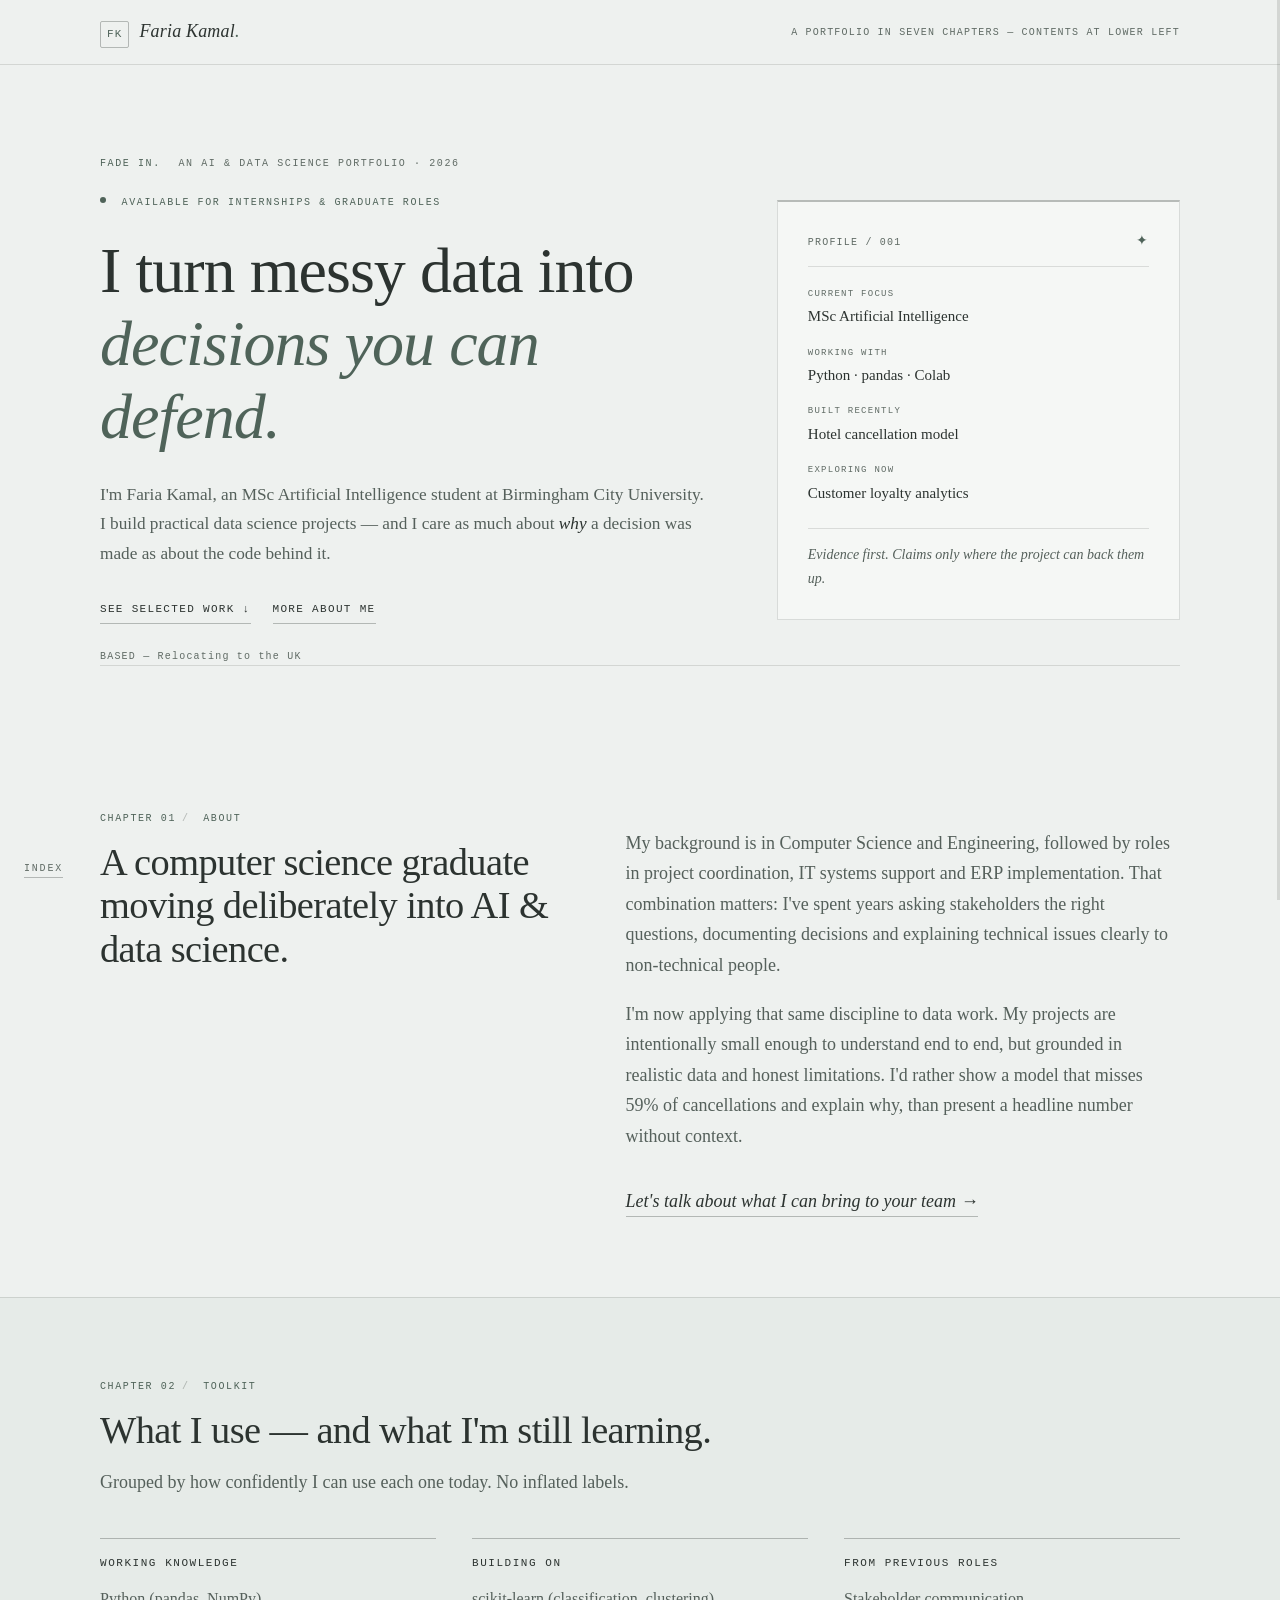
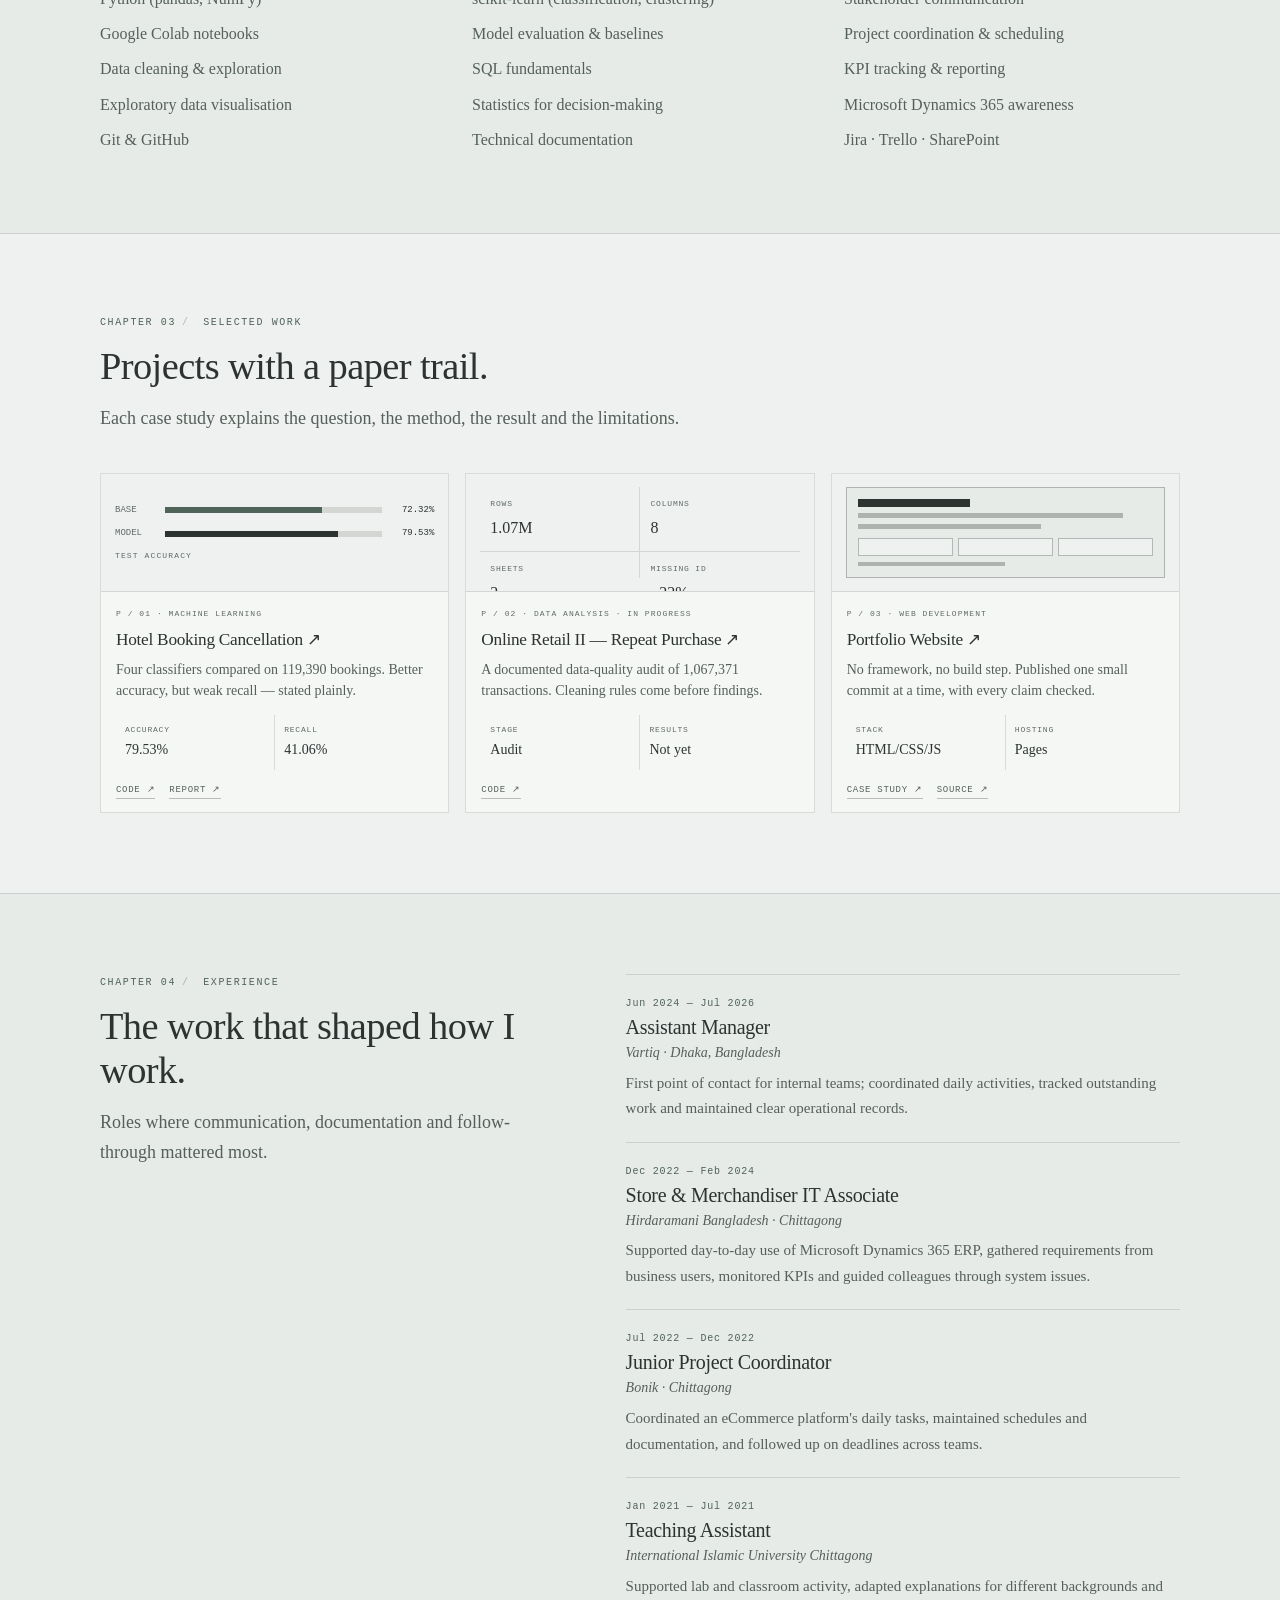
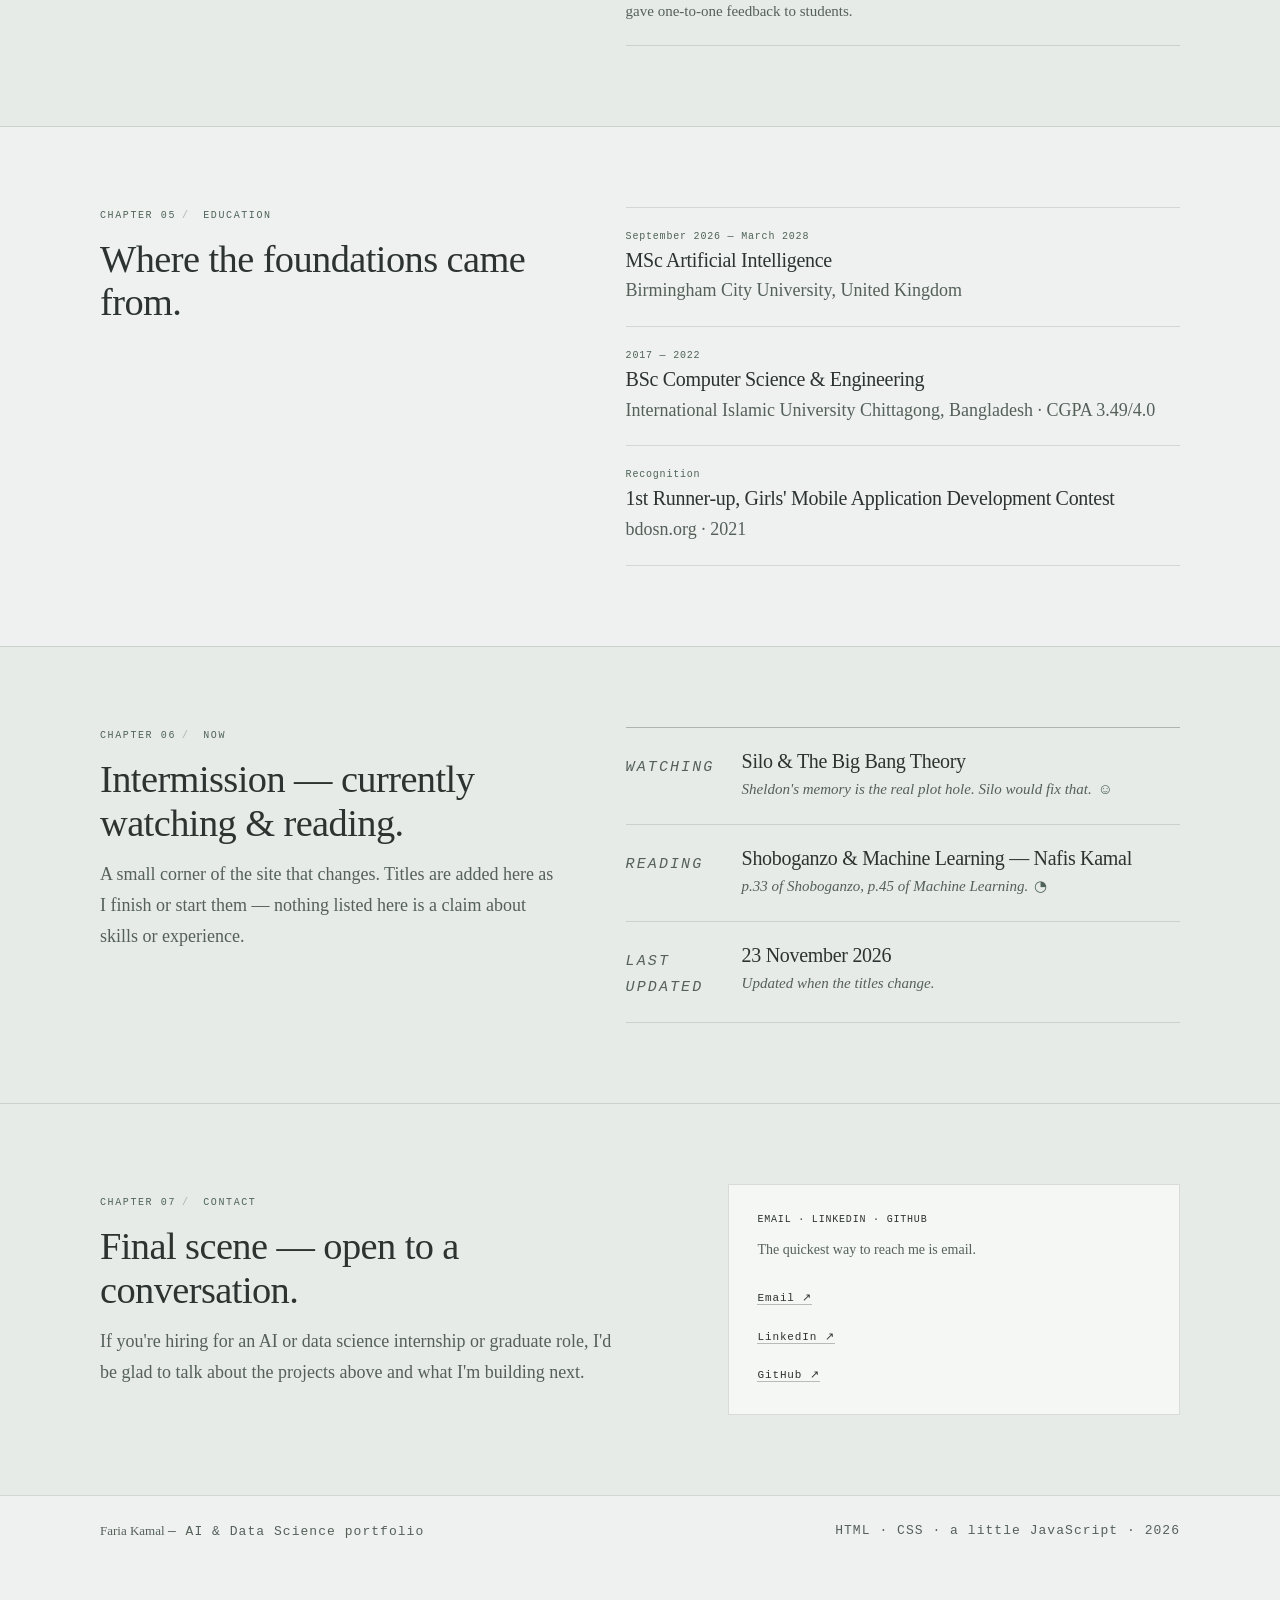
==== commit 1bcefe16: "Make project cards visual and compact; drop scene marks" ====
--- a/index.html
+++ b/index.html
@@ -30,13 +30,13 @@
   <nav class="corner-menu" id="corner-menu" aria-label="Corner index" hidden>
     <div class="dash-head">
       <div>
-        <p class="dash-kicker">CONTENTS / SCENE SELECTOR</p>
+        <p class="dash-kicker">INDEX</p>
         <p class="dash-title">Faria Kamal<em>.</em></p>
       </div>
       <button class="corner-menu-close" id="menu-close" type="button" aria-label="Close menu">×</button>
     </div>
 
-    <p class="dash-section-label">Jump to a section</p>
+    <div class="dash-section-label"><span>NO</span><span>SECTION</span><span>NO</span><span>SECTION</span></div>
     <ol class="dash-index">
       <li><a href="#about"><span class="dash-num">01</span><span class="dash-name">About</span><span class="dash-arrow" aria-hidden="true">↗</span></a></li>
       <li><a href="#skills"><span class="dash-num">02</span><span class="dash-name">Toolkit</span><span class="dash-arrow" aria-hidden="true">↗</span></a></li>
@@ -161,51 +161,77 @@
           <p class="section-intro">Each case study explains the question, the method, the result and the limitations.</p>
         </div>
 
-        <div class="project-list">
-          <a class="project-card reveal" href="hotel-booking-cancellation.html">
-            <div class="project-index mono">P / 01</div>
+        <div class="project-grid">
+          <article class="project-card reveal">
+            <div class="project-visual" aria-hidden="true">
+              <div class="mini-chart">
+                <div class="bar-row"><span>BASE</span><span class="bar-track"><i style="width:72.32%"></i></span><b>72.32%</b></div>
+                <div class="bar-row strong"><span>MODEL</span><span class="bar-track"><i style="width:79.53%"></i></span><b>79.53%</b></div>
+                <p class="chart-caption">TEST ACCURACY</p>
+              </div>
+            </div>
             <div class="project-body">
-              <p class="project-tag">Machine learning · Classification · Coursework</p>
-              <h3>Hotel Booking Cancellation Prediction</h3>
-              <p class="project-summary">
-                Compared four classifiers on 119,390 hotel bookings, then tuned a Random Forest
-                and grouped similar bookings with K-Means. The honest finding: 79.53% test
-                accuracy against a 72.32% baseline, but only 41.06% of cancellations detected.
+              <p class="project-tag">P / 01 · MACHINE LEARNING</p>
+              <h3><a href="hotel-booking-cancellation.html">Hotel Booking Cancellation <span aria-hidden="true">↗</span></a></h3>
+              <p class="project-summary">Four classifiers compared on 119,390 bookings. Better accuracy, but weak recall — stated plainly.</p>
+              <dl class="project-facts">
+                <div><dt>Accuracy</dt><dd>79.53%</dd></div>
+                <div><dt>Recall</dt><dd>41.06%</dd></div>
+              </dl>
+              <p class="project-evidence mono">
+                <a href="https://github.com/Faria-Kamal/hotel-booking-cancellation">CODE ↗</a>
+                <a href="https://github.com/Faria-Kamal/hotel-booking-cancellation/blob/main/FariaKamal_26172108.pdf">REPORT ↗</a>
               </p>
-              <p class="project-evidence mono">CODE — <a href="https://github.com/Faria-Kamal/hotel-booking-cancellation">github.com/Faria-Kamal/hotel-booking-cancellation ↗</a></p>
-            </div>
-            <span class="project-arrow" aria-hidden="true">↗</span>
-          </a>
-
-          <a class="project-card reveal" href="online-retail-customer-analysis.html">
-            <div class="project-index mono">P / 02</div>
+            </div>
+          </article>
+
+          <article class="project-card reveal">
+            <div class="project-visual" aria-hidden="true">
+              <dl class="audit-grid">
+                <div><dt>Rows</dt><dd>1.07M</dd></div>
+                <div><dt>Columns</dt><dd>8</dd></div>
+                <div><dt>Sheets</dt><dd>2</dd></div>
+                <div><dt>Missing ID</dt><dd>~22%</dd></div>
+              </dl>
+            </div>
             <div class="project-body">
-              <p class="project-tag">Data analysis · Customer behaviour · In progress</p>
-              <h3>Online Retail II — Repeat Purchase &amp; Loyalty</h3>
-              <p class="project-summary">
-                Working through a 1.07M-row UCI retail dataset to understand whether customers
-                return. Currently at the data-quality audit stage — documenting every cleaning
-                decision before any analysis begins.
+              <p class="project-tag">P / 02 · DATA ANALYSIS · IN PROGRESS</p>
+              <h3><a href="online-retail-customer-analysis.html">Online Retail II — Repeat Purchase <span aria-hidden="true">↗</span></a></h3>
+              <p class="project-summary">A documented data-quality audit of 1,067,371 transactions. Cleaning rules come before findings.</p>
+              <dl class="project-facts">
+                <div><dt>Stage</dt><dd>Audit</dd></div>
+                <div><dt>Results</dt><dd>Not yet</dd></div>
+              </dl>
+              <p class="project-evidence mono">
+                <a href="https://github.com/Faria-Kamal/online-retail-customer-analysis">CODE ↗</a>
               </p>
-              <p class="project-evidence mono">CODE — <a href="https://github.com/Faria-Kamal/online-retail-customer-analysis">github.com/Faria-Kamal/online-retail-customer-analysis ↗</a></p>
-            </div>
-            <span class="project-arrow" aria-hidden="true">↗</span>
-          </a>
-
-          <a class="project-card reveal" href="portfolio-website.html">
-            <div class="project-index mono">P / 03</div>
+            </div>
+          </article>
+
+          <article class="project-card reveal">
+            <div class="project-visual" aria-hidden="true">
+              <div class="wireframe">
+                <span class="wire-head"></span>
+                <span class="wire-line"></span>
+                <span class="wire-line short"></span>
+                <span class="wire-tiles"><i></i><i></i><i></i></span>
+                <span class="wire-foot"></span>
+              </div>
+            </div>
             <div class="project-body">
-              <p class="project-tag">Web development · Design · Git workflow</p>
-              <h3>Portfolio Website</h3>
-              <p class="project-summary">
-                This site. A quiet, mobile-friendly portfolio with no framework or build step,
-                designed around honest claims and published through GitHub Pages in small,
-                traceable commits.
+              <p class="project-tag">P / 03 · WEB DEVELOPMENT</p>
+              <h3><a href="portfolio-website.html">Portfolio Website <span aria-hidden="true">↗</span></a></h3>
+              <p class="project-summary">No framework, no build step. Published one small commit at a time, with every claim checked.</p>
+              <dl class="project-facts">
+                <div><dt>Stack</dt><dd>HTML/CSS/JS</dd></div>
+                <div><dt>Hosting</dt><dd>Pages</dd></div>
+              </dl>
+              <p class="project-evidence mono">
+                <a href="portfolio-website.html">CASE STUDY ↗</a>
+                <a href="https://github.com/Faria-Kamal/Faria-Kamal.github.io">SOURCE ↗</a>
               </p>
-              <p class="project-evidence mono">DETAILS — design notes, testing and workflow in the case study ↗</p>
-            </div>
-            <span class="project-arrow" aria-hidden="true">↗</span>
-          </a>
+            </div>
+          </article>
         </div>
       </div>
     </section>
--- a/assets/css/style.css
+++ b/assets/css/style.css
@@ -102,71 +102,53 @@
 
 .corner-menu {
   position: fixed;
-  left: 20px;
-  bottom: 76px;
+  left: 24px;
+  bottom: 52px;
   z-index: 119;
-  width: 430px;
-  max-width: calc(100vw - 40px);
-  max-height: min(78vh, 640px);
+  width: 340px;
+  max-width: calc(100vw - 32px);
+  max-height: min(70vh, 440px);
   overflow: auto;
   background: var(--card);
   border: 1px solid var(--line-strong);
-  border-radius: 3px;
-  box-shadow: 6px 6px 0 rgba(44, 51, 48, 0.07);
-  padding: 22px 24px 20px;
+  border-radius: 2px;
+  box-shadow: 4px 4px 0 rgba(44, 51, 48, 0.07);
+  padding: 9px 11px 10px;
 }
 .corner-menu[hidden] { display: none; }
 
 .dash-head {
   display: flex;
   justify-content: space-between;
-  align-items: flex-start;
-  gap: 16px;
+  align-items: center;
+  gap: 10px;
+  border-bottom: 1px solid var(--line-strong);
+  padding-bottom: 7px;
+}
+.dash-kicker {
+  margin: 0;
+  font-family: var(--mono);
+  font-size: 9px;
+  letter-spacing: 0.18em;
+  text-transform: uppercase;
+  color: var(--accent);
+}
+.dash-title { display: none; }
+.corner-menu-close {
+  background: none; border: 0; padding: 0 2px;
+  font-family: var(--mono); font-size: 13px; color: var(--ink); cursor: pointer;
+}
+
+.dash-section-label {
+  display: grid;
+  grid-template-columns: 24px 1fr 24px 1fr;
+  gap: 6px;
+  margin: 0;
+  padding: 6px 2px 5px;
   border-bottom: 1px solid var(--line);
-  padding-bottom: 16px;
-  margin-bottom: 16px;
-}
-.dash-kicker {
-  margin: 0 0 4px;
-  font-family: var(--mono);
-  font-size: 9px;
-  letter-spacing: 0.16em;
-  text-transform: uppercase;
-  color: var(--accent);
-}
-.dash-title { margin: 0; font-size: 20px; letter-spacing: -0.01em; }
-.dash-title em { font-style: italic; color: var(--accent); }
-.corner-menu-close {
-  background: none; border: 0; padding: 2px 4px;
-  font-family: var(--mono); font-size: 14px; color: var(--ink); cursor: pointer;
-}
-
-.dash-stats {
-  display: grid;
-  grid-template-columns: repeat(3, 1fr);
-  gap: 10px;
-  margin: 0 0 18px;
-}
-.dash-stat {
-  border: 1px solid var(--line);
-  background: var(--paper);
-  padding: 10px 11px;
-}
-.dash-stat dt {
-  margin: 0 0 4px;
   font-family: var(--mono);
   font-size: 8px;
-  letter-spacing: 0.14em;
-  text-transform: uppercase;
-  color: var(--faint);
-}
-.dash-stat dd { margin: 0; font-size: 13px; line-height: 1.3; color: var(--ink); }
-
-.dash-section-label {
-  margin: 0 0 10px;
-  font-family: var(--mono);
-  font-size: 9px;
-  letter-spacing: 0.16em;
+  letter-spacing: 0.12em;
   text-transform: uppercase;
   color: var(--faint);
 }
@@ -176,36 +158,38 @@
   padding: 0;
   display: grid;
   grid-template-columns: repeat(2, minmax(0, 1fr));
-  gap: 8px;
-}
+  column-gap: 12px;
+}
+.dash-index li {
+  border-bottom: 1px solid var(--line);
+  background: transparent;
+}
+.dash-index li:nth-child(4n+2), .dash-index li:nth-child(4n+3) { background: var(--paper); }
 .dash-index a {
   display: grid;
-  grid-template-columns: 28px 1fr 14px;
-  gap: 6px;
+  grid-template-columns: 24px 1fr;
+  gap: 4px;
   align-items: center;
-  min-height: 52px;
-  padding: 9px 10px;
-  border: 1px solid var(--line);
-  background: var(--paper);
+  min-height: 28px;
+  padding: 3px 2px;
   text-decoration: none;
-  font-size: 14px;
-  line-height: 1.25;
+  font-size: 12px;
+  line-height: 1.2;
   color: var(--ink);
 }
-.dash-index a:hover { border-color: var(--line-strong); background: var(--paper-2); }
-.dash-index li:last-child a { grid-column: 1 / -1; }
+.dash-index a:hover { background: var(--paper-2); }
 .dash-num { font-family: var(--mono); font-size: 9px; color: var(--accent); }
-.dash-arrow { font-family: var(--mono); font-size: 11px; color: var(--faint); text-align: right; }
+.dash-arrow { display: none; }
 
 .corner-menu-social {
-  margin-top: 16px;
-  padding-top: 14px;
+  margin-top: 8px;
+  padding-top: 8px;
   border-top: 1px solid var(--line);
   display: flex;
   flex-wrap: wrap;
-  gap: 12px;
-  font-family: var(--mono);
-  font-size: 9px;
+  gap: 10px;
+  font-family: var(--mono);
+  font-size: 8px;
   letter-spacing: 0.08em;
   text-transform: uppercase;
 }
@@ -363,30 +347,82 @@
 .skill-card ul { list-style: none; margin: 16px 0 0; padding: 0; display: grid; gap: 8px; }
 .skill-card li { font-size: 16px; color: var(--muted); }
 
-/* ---------- Work ---------- */
-.project-list { border-top: 1px solid var(--line-strong); }
+/* ---------- Work: compact visual project cards ---------- */
+.project-grid {
+  display: grid;
+  grid-template-columns: repeat(3, minmax(0, 1fr));
+  gap: 16px;
+}
 .project-card {
-  display: grid;
-  grid-template-columns: 64px 1fr 30px;
-  gap: 20px;
-  align-items: start;
-  text-decoration: none;
-  padding: 28px 0;
+  display: flex;
+  flex-direction: column;
+  min-width: 0;
+  border: 1px solid var(--line);
+  background: var(--card);
+}
+.project-card:hover { border-color: var(--line-strong); }
+.project-visual {
+  height: 118px;
+  padding: 13px 14px;
   border-bottom: 1px solid var(--line);
-}
-.project-card:hover .project-body h3 { font-style: italic; }
-.project-card-muted { opacity: 0.62; }
-.project-index { font-size: 10px; color: var(--accent); padding-top: 6px; }
+  background: var(--paper);
+  overflow: hidden;
+}
+.project-body { display: flex; flex-direction: column; flex: 1; padding: 15px 15px 13px; }
 .project-tag {
-  margin: 0 0 8px; font-family: var(--mono); font-size: 9px;
-  letter-spacing: 0.14em; text-transform: uppercase; color: var(--faint);
-}
-.project-body h3 { margin-bottom: 8px; }
-.project-summary { margin: 0; color: var(--muted); max-width: 720px; }
-.project-evidence { margin: 14px 0 0; font-size: 10px; color: var(--faint); }
+  margin: 0 0 8px; font-family: var(--mono); font-size: 8px;
+  letter-spacing: 0.13em; text-transform: uppercase; color: var(--faint);
+}
+.project-body h3 { margin: 0 0 8px; font-size: 1.08rem; line-height: 1.25; }
+.project-body h3 a { text-decoration: none; }
+.project-body h3 a:hover { font-style: italic; }
+.project-summary { margin: 0; color: var(--muted); font-size: 14px; line-height: 1.5; }
+.project-facts {
+  display: grid; grid-template-columns: 1fr 1fr; gap: 1px;
+  margin: 14px 0 0; background: var(--line);
+}
+.project-facts div { background: var(--card); padding: 8px 9px; }
+.project-facts dt {
+  font-family: var(--mono); font-size: 8px; letter-spacing: 0.1em;
+  text-transform: uppercase; color: var(--faint);
+}
+.project-facts dd { margin: 2px 0 0; font-size: 14px; color: var(--ink); }
+.project-evidence {
+  display: flex; flex-wrap: wrap; gap: 14px;
+  margin: auto 0 0; padding-top: 13px; font-size: 9px;
+}
 .project-evidence a { text-decoration: none; border-bottom: 1px solid var(--line-strong); color: var(--muted); }
 .project-evidence a:hover { color: var(--ink); border-color: var(--ink); }
-.project-arrow { font-size: 16px; color: var(--accent); text-align: right; }
+
+/* Hotel: real baseline vs model accuracy, drawn with CSS. */
+.mini-chart { display: flex; flex-direction: column; justify-content: center; height: 100%; gap: 8px; }
+.bar-row {
+  display: grid; grid-template-columns: 42px 1fr 44px; gap: 8px; align-items: center;
+  font-family: var(--mono); font-size: 9px; color: var(--faint);
+}
+.bar-row b { color: var(--ink); font-weight: normal; text-align: right; }
+.bar-track { display: block; height: 6px; background: var(--line); }
+.bar-track i { display: block; height: 100%; background: var(--accent); }
+.bar-row.strong .bar-track i { background: var(--ink); }
+.chart-caption { margin: 0; font-family: var(--mono); font-size: 8px; letter-spacing: 0.14em; color: var(--faint); }
+
+/* Retail: audit facts as a small grid. */
+.audit-grid { display: grid; grid-template-columns: 1fr 1fr; gap: 1px; height: 100%; margin: 0; background: var(--line); }
+.audit-grid div { background: var(--paper); padding: 10px; display: flex; flex-direction: column; justify-content: center; }
+.audit-grid dt { font-family: var(--mono); font-size: 8px; letter-spacing: 0.1em; text-transform: uppercase; color: var(--faint); }
+.audit-grid dd { margin: 3px 0 0; font-size: 16px; color: var(--ink); }
+
+/* Portfolio: a quiet wireframe of this site. */
+.wireframe {
+  height: 100%; border: 1px solid var(--line-strong); background: var(--paper-2);
+  padding: 11px; display: flex; flex-direction: column; gap: 6px;
+}
+.wire-head { width: 38%; height: 8px; background: var(--ink); }
+.wire-line { height: 5px; width: 90%; background: var(--line-strong); }
+.wire-line.short { width: 62%; }
+.wire-tiles { display: grid; grid-template-columns: repeat(3, 1fr); gap: 5px; margin-top: auto; }
+.wire-tiles i { height: 18px; background: var(--paper); border: 1px solid var(--line-strong); }
+.wire-foot { height: 4px; width: 50%; background: var(--line-strong); }
 
 /* ---------- Timeline / education / now ---------- */
 .timeline { list-style: none; margin: 0; padding: 0; }
@@ -479,21 +515,19 @@
   .hero-grid, .two-col, .contact-inner { grid-template-columns: 1fr; gap: 44px; }
   .hero { padding-top: 60px; }
   .skill-grid { grid-template-columns: 1fr; gap: 28px; }
+  .project-grid { grid-template-columns: repeat(2, minmax(0, 1fr)); }
 }
 @media (max-width: 600px) {
   .container { width: min(100% - 32px, var(--container)); }
   body { font-size: 17px; }
   .section { padding: 60px 0; }
   h1 { font-size: 2.5rem; }
-  .project-card { grid-template-columns: 1fr; gap: 8px; }
-  .project-index, .project-arrow { display: none; }
+  .project-grid { grid-template-columns: 1fr; }
+  .project-visual { height: 104px; }
   .now-item { grid-template-columns: 1fr; gap: 6px; }
   .nav-note { display: none; }
   .menu-toggle { left: 12px; bottom: 12px; }
-  .corner-menu { left: 12px; bottom: 66px; padding: 18px; }
-  .dash-stats { grid-template-columns: 1fr 1fr; }
-  .dash-index { grid-template-columns: 1fr; }
-  .dash-index li:last-child a { grid-column: auto; }
+  .corner-menu { left: 12px; bottom: 46px; padding: 8px 10px 9px; }
   .story-progress { display: none; }
   .story-open span { display: block; margin: 8px 0 0; }
 }
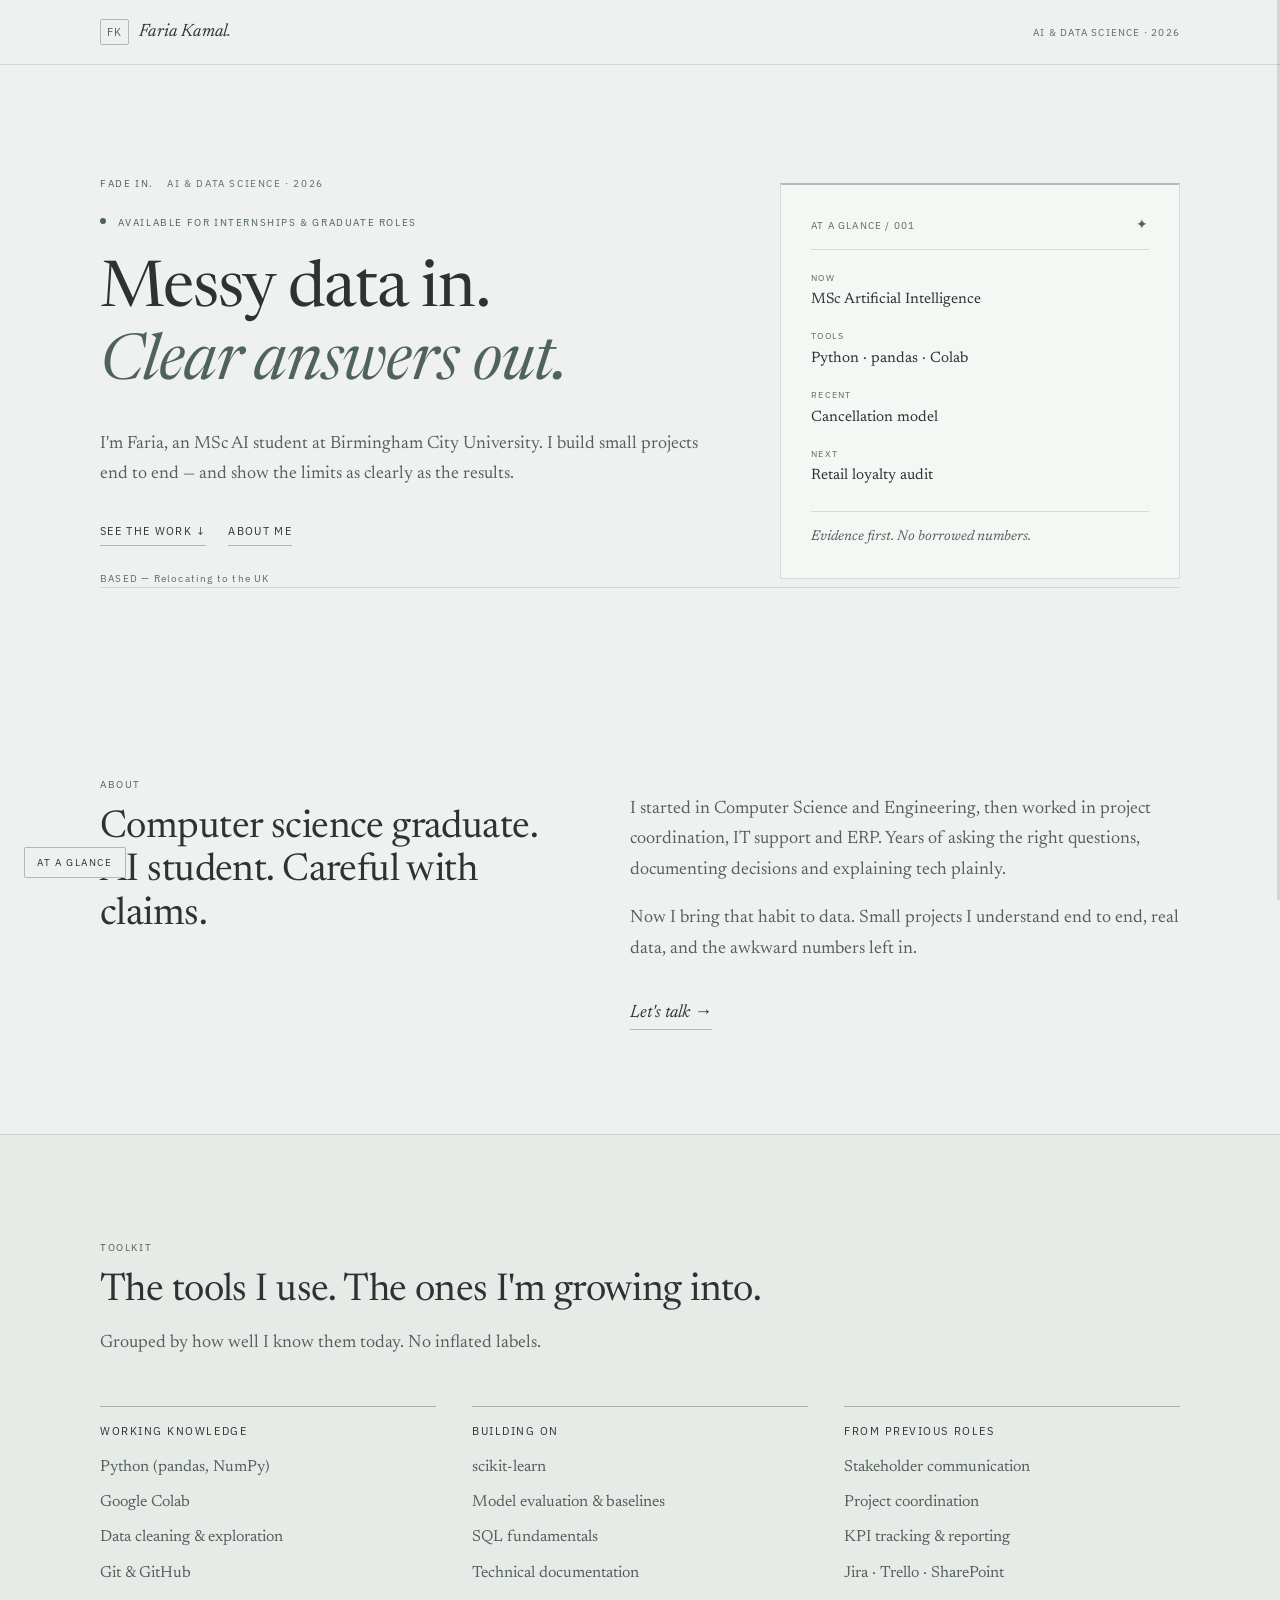
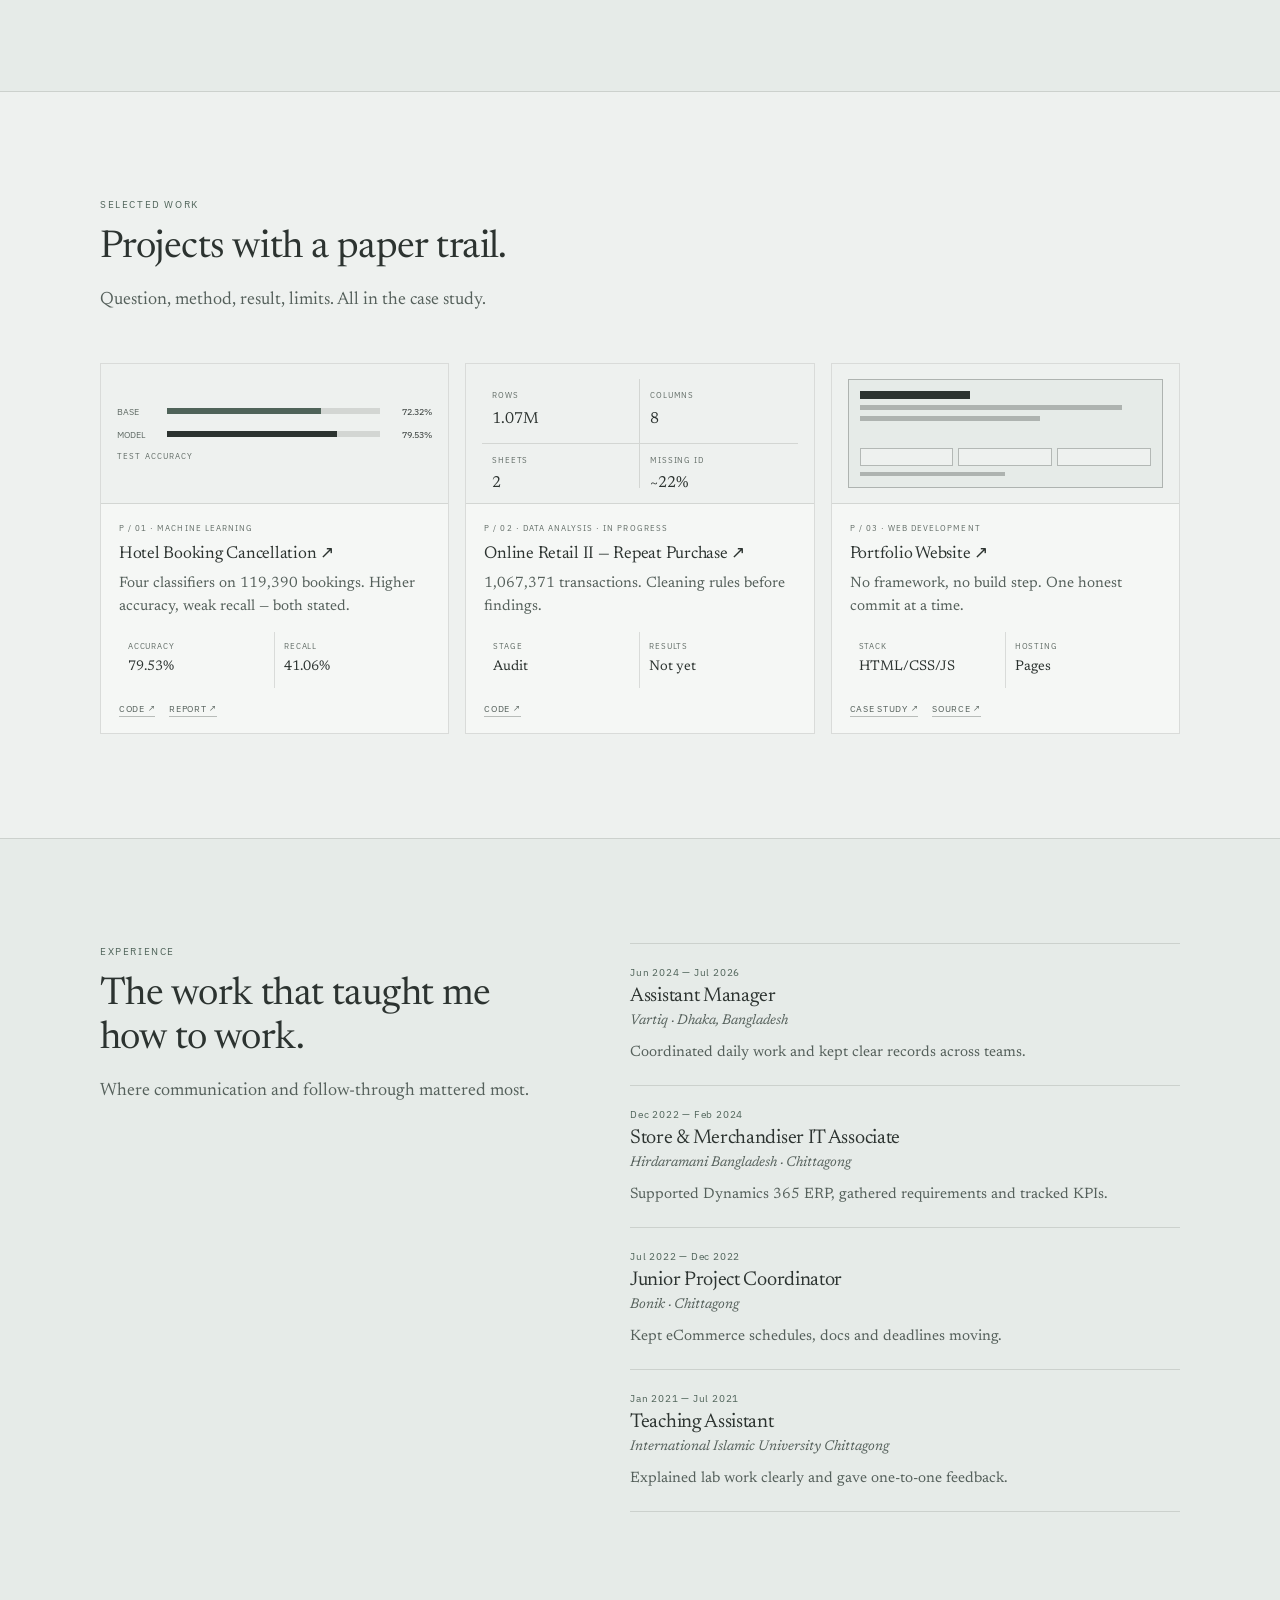
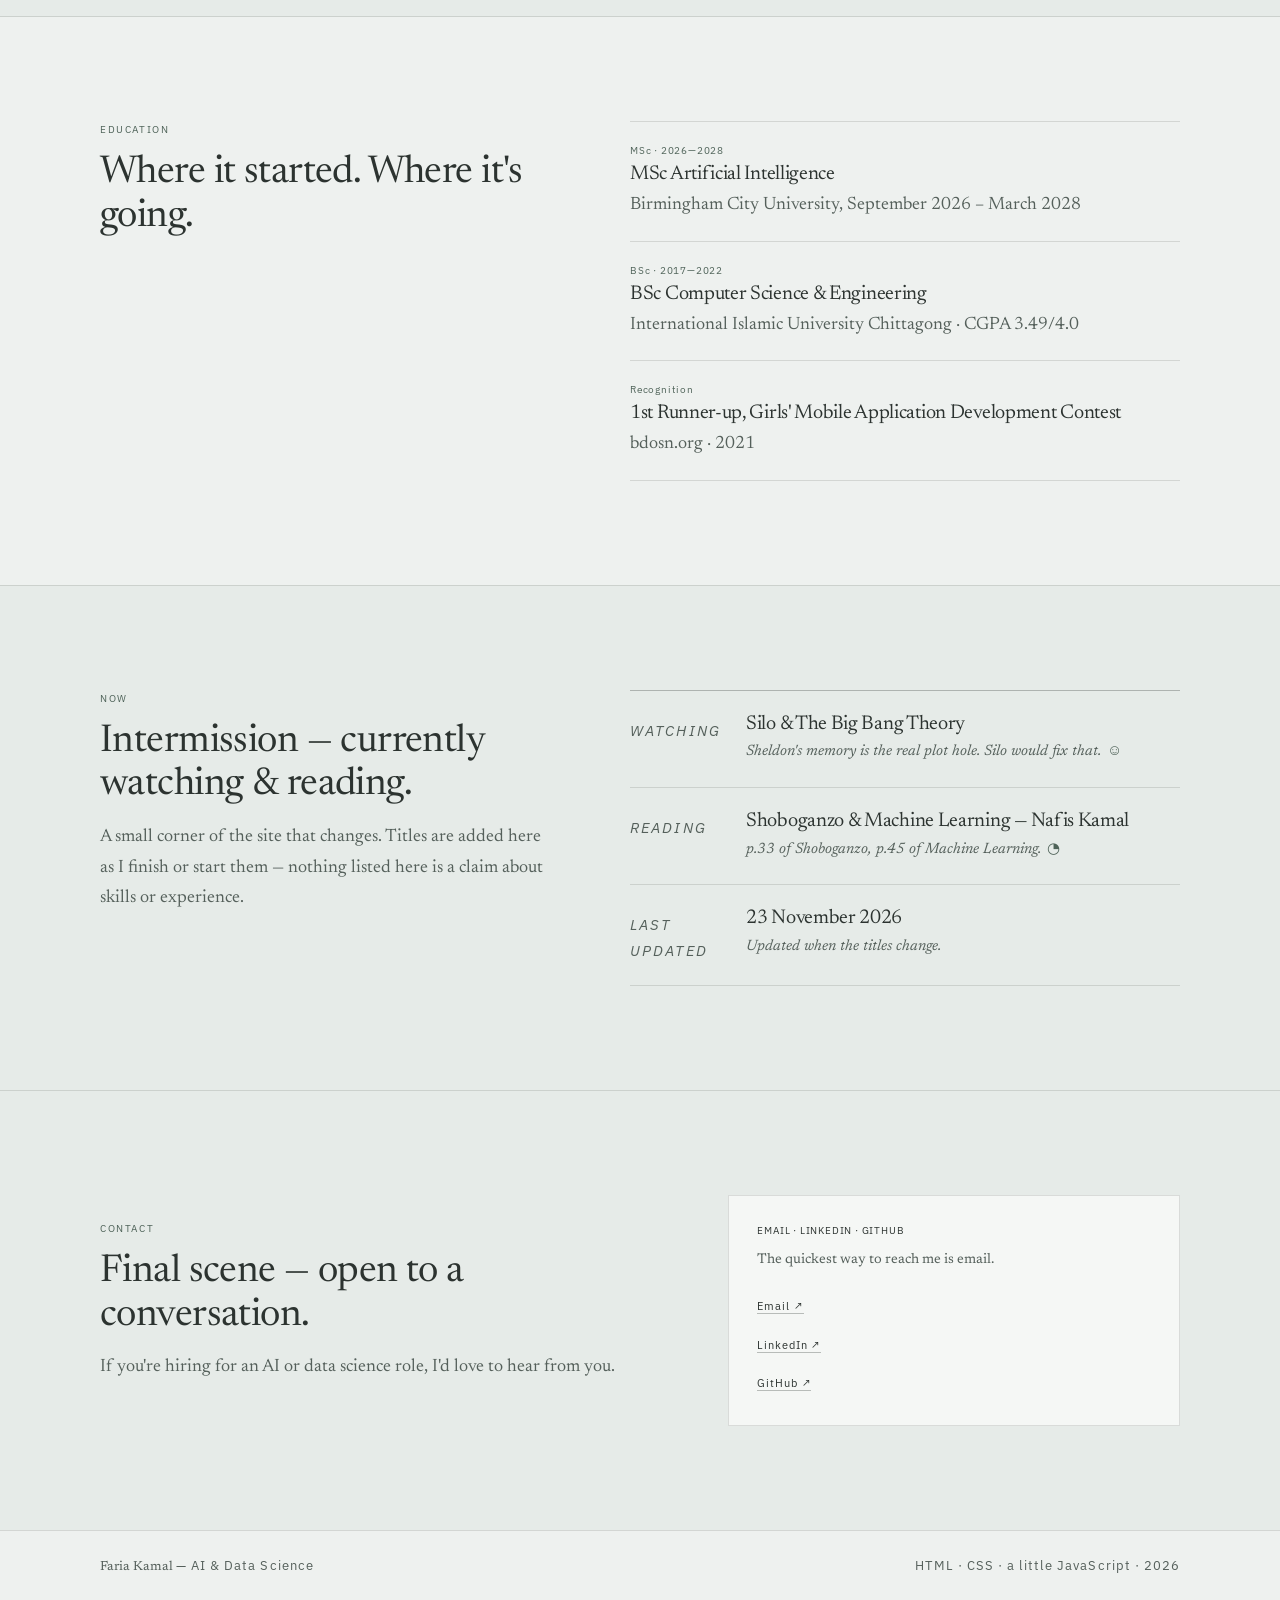
==== commit 9434b1ce: "Refine wording, typography and full-page dashboard menu" ====
--- a/index.html
+++ b/index.html
@@ -5,6 +5,9 @@
   <meta name="viewport" content="width=device-width, initial-scale=1">
   <title>Faria Kamal — AI &amp; Data Science Portfolio</title>
   <meta name="description" content="Faria Kamal — MSc Artificial Intelligence student building practical, evidence-led data science projects.">
+  <link rel="preconnect" href="https://fonts.googleapis.com">
+  <link rel="preconnect" href="https://fonts.gstatic.com" crossorigin>
+  <link href="https://fonts.googleapis.com/css2?family=IBM+Plex+Sans:wght@400;500;600&family=Newsreader:ital,wght@0,400;0,500;0,600;1,400&display=swap" rel="stylesheet">
   <link rel="stylesheet" href="assets/css/style.css">
   <script src="assets/js/config.js"></script>
   <script src="assets/js/main.js" defer></script>
@@ -19,35 +22,61 @@
         <span class="brand-mark" aria-hidden="true">FK</span>
         <span class="brand-text">Faria Kamal<span class="brand-dot">.</span></span>
       </a>
-      <span class="nav-note">A PORTFOLIO IN SEVEN CHAPTERS — CONTENTS AT LOWER LEFT</span>
+      <span class="nav-note">AI &amp; DATA SCIENCE · 2026</span>
     </div>
   </header>
 
-  <!-- Bottom-left corner index -->
-  <button class="menu-toggle" id="menu-toggle" type="button" aria-expanded="false" aria-controls="corner-menu">
-    <span class="menu-toggle-label">Index</span>
+  <!-- Full-page dashboard -->
+  <button class="menu-toggle" id="menu-toggle" type="button" aria-expanded="false" aria-controls="corner-menu" aria-label="Open the overview">
+    <span class="menu-toggle-label">At a glance</span>
   </button>
-  <nav class="corner-menu" id="corner-menu" aria-label="Corner index" hidden>
+  <nav class="corner-menu" id="corner-menu" aria-label="Site overview" hidden>
     <div class="dash-head">
       <div>
-        <p class="dash-kicker">INDEX</p>
-        <p class="dash-title">Faria Kamal<em>.</em></p>
-      </div>
-      <button class="corner-menu-close" id="menu-close" type="button" aria-label="Close menu">×</button>
+        <p class="dash-kicker">FARIA KAMAL / OVERVIEW</p>
+        <p class="dash-title">At a glance<em>.</em></p>
+      </div>
+      <button class="corner-menu-close" id="menu-close" type="button" aria-label="Close overview">Close ×</button>
     </div>
 
-    <div class="dash-section-label"><span>NO</span><span>SECTION</span><span>NO</span><span>SECTION</span></div>
-    <ol class="dash-index">
-      <li><a href="#about"><span class="dash-num">01</span><span class="dash-name">About</span><span class="dash-arrow" aria-hidden="true">↗</span></a></li>
-      <li><a href="#skills"><span class="dash-num">02</span><span class="dash-name">Toolkit</span><span class="dash-arrow" aria-hidden="true">↗</span></a></li>
-      <li><a href="#work"><span class="dash-num">03</span><span class="dash-name">Work</span><span class="dash-arrow" aria-hidden="true">↗</span></a></li>
-      <li><a href="#experience"><span class="dash-num">04</span><span class="dash-name">Experience</span><span class="dash-arrow" aria-hidden="true">↗</span></a></li>
-      <li><a href="#education"><span class="dash-num">05</span><span class="dash-name">Education</span><span class="dash-arrow" aria-hidden="true">↗</span></a></li>
-      <li><a href="#now"><span class="dash-num">06</span><span class="dash-name">Now</span><span class="dash-arrow" aria-hidden="true">↗</span></a></li>
-      <li><a href="#contact"><span class="dash-num">07</span><span class="dash-name">Contact</span><span class="dash-arrow" aria-hidden="true">↗</span></a></li>
-    </ol>
-
-    <div class="corner-menu-social" id="corner-social"></div>
+    <dl class="dash-kpis">
+      <div><dt>Projects</dt><dd>03</dd></div>
+      <div><dt>Sections</dt><dd>07</dd></div>
+      <div><dt>Focus</dt><dd>MSc AI</dd></div>
+      <div><dt>Links</dt><dd>03</dd></div>
+    </dl>
+
+    <div class="dash-body">
+      <section class="dash-panel" aria-labelledby="dash-index-title">
+        <div class="dash-panel-head"><h2 id="dash-index-title">Index</h2><span>01 — 07</span></div>
+        <div class="dash-section-label"><span>NO</span><span>SECTION</span><span class="dash-note-head">NOTE</span><span>GO</span></div>
+        <ol class="dash-index">
+          <li><a href="#about"><span class="dash-num">01</span><span class="dash-name">About</span><span class="dash-note">short version</span><span class="dash-arrow" aria-hidden="true">↗</span></a></li>
+          <li><a href="#skills"><span class="dash-num">02</span><span class="dash-name">Toolkit</span><span class="dash-note">tools &amp; limits</span><span class="dash-arrow" aria-hidden="true">↗</span></a></li>
+          <li><a href="#work"><span class="dash-num">03</span><span class="dash-name">Work</span><span class="dash-note">proof</span><span class="dash-arrow" aria-hidden="true">↗</span></a></li>
+          <li><a href="#experience"><span class="dash-num">04</span><span class="dash-name">Experience</span><span class="dash-note">roles</span><span class="dash-arrow" aria-hidden="true">↗</span></a></li>
+          <li><a href="#education"><span class="dash-num">05</span><span class="dash-name">Education</span><span class="dash-note">study</span><span class="dash-arrow" aria-hidden="true">↗</span></a></li>
+          <li><a href="#now"><span class="dash-num">06</span><span class="dash-name">Now</span><span class="dash-note">life</span><span class="dash-arrow" aria-hidden="true">↗</span></a></li>
+          <li><a href="#contact"><span class="dash-num">07</span><span class="dash-name">Contact</span><span class="dash-note">hello</span><span class="dash-arrow" aria-hidden="true">↗</span></a></li>
+        </ol>
+      </section>
+
+      <aside>
+        <section class="dash-panel" aria-labelledby="dash-work-title">
+          <div class="dash-panel-head"><h2 id="dash-work-title">Paper trail</h2><span>03</span></div>
+          <ol class="dash-projects">
+            <li><a href="hotel-booking-cancellation.html"><span>01</span><b>Cancellation model</b><i aria-hidden="true">↗</i></a></li>
+            <li><a href="online-retail-customer-analysis.html"><span>02</span><b>Retail audit</b><i aria-hidden="true">↗</i></a></li>
+            <li><a href="portfolio-website.html"><span>03</span><b>This website</b><i aria-hidden="true">↗</i></a></li>
+          </ol>
+        </section>
+        <section class="dash-panel" aria-labelledby="dash-contact-title">
+          <div class="dash-panel-head"><h2 id="dash-contact-title">Say hello</h2><span>03</span></div>
+          <div class="corner-menu-social" id="corner-social"></div>
+        </section>
+        <p class="dash-foot">Evidence first. Updated 23 November 2026.</p>
+      </aside>
+    </div>
   </nav>
 
   <main id="main">
@@ -55,30 +84,29 @@
     <section class="hero" aria-labelledby="hero-title">
       <div class="container hero-grid">
         <div class="hero-copy reveal">
-          <p class="story-open">FADE IN. <span>AN AI &amp; DATA SCIENCE PORTFOLIO · 2026</span></p>
+          <p class="story-open">FADE IN. <span>AI &amp; DATA SCIENCE · 2026</span></p>
           <p class="eyebrow"><span class="status-dot" aria-hidden="true"></span> Available for internships &amp; graduate roles</p>
-          <h1 id="hero-title">I turn messy data into<br><em>decisions you can defend.</em></h1>
+          <h1 id="hero-title">Messy data in.<br><em>Clear answers out.</em></h1>
           <p class="hero-lead">
-            I'm Faria Kamal, an MSc Artificial Intelligence student at Birmingham City University.
-            I build practical data science projects — and I care as much about <em>why</em> a
-            decision was made as about the code behind it.
+            I'm Faria, an MSc AI student at Birmingham City University. I build small projects
+            end to end — and show the limits as clearly as the results.
           </p>
           <div class="hero-actions">
-            <a class="btn" href="#work">See selected work ↓</a>
-            <a class="btn" href="#about">More about me</a>
+            <a class="btn" href="#work">See the work ↓</a>
+            <a class="btn" href="#about">About me</a>
           </div>
           <p class="hero-meta" id="hero-location"></p>
         </div>
 
         <aside class="hero-card reveal" aria-label="At a glance">
-          <div class="hero-card-head"><span>PROFILE / 001</span><span class="hero-card-icon" aria-hidden="true">✦</span></div>
+          <div class="hero-card-head"><span>AT A GLANCE / 001</span><span class="hero-card-icon" aria-hidden="true">✦</span></div>
           <dl class="hero-stats">
-            <div><dt>Current focus</dt><dd>MSc Artificial Intelligence</dd></div>
-            <div><dt>Working with</dt><dd>Python · pandas · Colab</dd></div>
-            <div><dt>Built recently</dt><dd>Hotel cancellation model</dd></div>
-            <div><dt>Exploring now</dt><dd>Customer loyalty analytics</dd></div>
+            <div><dt>Now</dt><dd>MSc Artificial Intelligence</dd></div>
+            <div><dt>Tools</dt><dd>Python · pandas · Colab</dd></div>
+            <div><dt>Recent</dt><dd>Cancellation model</dd></div>
+            <div><dt>Next</dt><dd>Retail loyalty audit</dd></div>
           </dl>
-          <p class="hero-card-note">Evidence first. Claims only where the project can back them up.</p>
+          <p class="hero-card-note">Evidence first. No borrowed numbers.</p>
         </aside>
       </div>
       <div class="container"><div class="hero-rule" aria-hidden="true"></div></div>
@@ -88,23 +116,20 @@
     <section class="section" id="about" aria-labelledby="about-title">
       <div class="container two-col">
         <div class="reveal">
-          <p class="section-kicker mono"><span class="chapter-no">CHAPTER 01</span><span class="kicker-separator">/</span> ABOUT</p>
-          <h2 id="about-title">A computer science graduate moving deliberately into AI &amp; data science.</h2>
+          <p class="section-kicker">ABOUT</p>
+          <h2 id="about-title">Computer science graduate. AI student. Careful with claims.</h2>
         </div>
         <div class="reveal">
           <p>
-            My background is in Computer Science and Engineering, followed by roles in project
-            coordination, IT systems support and ERP implementation. That combination matters:
-            I've spent years asking stakeholders the right questions, documenting decisions and
-            explaining technical issues clearly to non-technical people.
+            I started in Computer Science and Engineering, then worked in project coordination,
+            IT support and ERP. Years of asking the right questions, documenting decisions and
+            explaining tech plainly.
           </p>
           <p>
-            I'm now applying that same discipline to data work. My projects are intentionally
-            small enough to understand end to end, but grounded in realistic data and honest
-            limitations. I'd rather show a model that misses 59% of cancellations and explain
-            why, than present a headline number without context.
+            Now I bring that habit to data. Small projects I understand end to end, real data,
+            and the awkward numbers left in.
           </p>
-          <a class="text-link" href="#contact">Let's talk about what I can bring to your team →</a>
+          <a class="text-link" href="#contact">Let's talk →</a>
         </div>
       </div>
     </section>
@@ -113,28 +138,26 @@
     <section class="section section-alt" id="skills" aria-labelledby="skills-title">
       <div class="container">
         <div class="section-head reveal">
-          <p class="section-kicker mono"><span class="chapter-no">CHAPTER 02</span><span class="kicker-separator">/</span> TOOLKIT</p>
-          <h2 id="skills-title">What I use — and what I'm still learning.</h2>
-          <p class="section-intro">Grouped by how confidently I can use each one today. No inflated labels.</p>
+          <p class="section-kicker">TOOLKIT</p>
+          <h2 id="skills-title">The tools I use. The ones I'm growing into.</h2>
+          <p class="section-intro">Grouped by how well I know them today. No inflated labels.</p>
         </div>
         <div class="skill-grid">
           <article class="skill-card reveal">
             <h3>Working knowledge</h3>
             <ul>
               <li>Python (pandas, NumPy)</li>
-              <li>Google Colab notebooks</li>
+              <li>Google Colab</li>
               <li>Data cleaning &amp; exploration</li>
-              <li>Exploratory data visualisation</li>
               <li>Git &amp; GitHub</li>
             </ul>
           </article>
           <article class="skill-card reveal">
             <h3>Building on</h3>
             <ul>
-              <li>scikit-learn (classification, clustering)</li>
+              <li>scikit-learn</li>
               <li>Model evaluation &amp; baselines</li>
               <li>SQL fundamentals</li>
-              <li>Statistics for decision-making</li>
               <li>Technical documentation</li>
             </ul>
           </article>
@@ -142,9 +165,8 @@
             <h3>From previous roles</h3>
             <ul>
               <li>Stakeholder communication</li>
-              <li>Project coordination &amp; scheduling</li>
+              <li>Project coordination</li>
               <li>KPI tracking &amp; reporting</li>
-              <li>Microsoft Dynamics 365 awareness</li>
               <li>Jira · Trello · SharePoint</li>
             </ul>
           </article>
@@ -156,9 +178,9 @@
     <section class="section" id="work" aria-labelledby="work-title">
       <div class="container">
         <div class="section-head reveal">
-          <p class="section-kicker mono"><span class="chapter-no">CHAPTER 03</span><span class="kicker-separator">/</span> SELECTED WORK</p>
+          <p class="section-kicker">SELECTED WORK</p>
           <h2 id="work-title">Projects with a paper trail.</h2>
-          <p class="section-intro">Each case study explains the question, the method, the result and the limitations.</p>
+          <p class="section-intro">Question, method, result, limits. All in the case study.</p>
         </div>
 
         <div class="project-grid">
@@ -173,7 +195,7 @@
             <div class="project-body">
               <p class="project-tag">P / 01 · MACHINE LEARNING</p>
               <h3><a href="hotel-booking-cancellation.html">Hotel Booking Cancellation <span aria-hidden="true">↗</span></a></h3>
-              <p class="project-summary">Four classifiers compared on 119,390 bookings. Better accuracy, but weak recall — stated plainly.</p>
+              <p class="project-summary">Four classifiers on 119,390 bookings. Higher accuracy, weak recall — both stated.</p>
               <dl class="project-facts">
                 <div><dt>Accuracy</dt><dd>79.53%</dd></div>
                 <div><dt>Recall</dt><dd>41.06%</dd></div>
@@ -197,7 +219,7 @@
             <div class="project-body">
               <p class="project-tag">P / 02 · DATA ANALYSIS · IN PROGRESS</p>
               <h3><a href="online-retail-customer-analysis.html">Online Retail II — Repeat Purchase <span aria-hidden="true">↗</span></a></h3>
-              <p class="project-summary">A documented data-quality audit of 1,067,371 transactions. Cleaning rules come before findings.</p>
+              <p class="project-summary">1,067,371 transactions. Cleaning rules before findings.</p>
               <dl class="project-facts">
                 <div><dt>Stage</dt><dd>Audit</dd></div>
                 <div><dt>Results</dt><dd>Not yet</dd></div>
@@ -221,7 +243,7 @@
             <div class="project-body">
               <p class="project-tag">P / 03 · WEB DEVELOPMENT</p>
               <h3><a href="portfolio-website.html">Portfolio Website <span aria-hidden="true">↗</span></a></h3>
-              <p class="project-summary">No framework, no build step. Published one small commit at a time, with every claim checked.</p>
+              <p class="project-summary">No framework, no build step. One honest commit at a time.</p>
               <dl class="project-facts">
                 <div><dt>Stack</dt><dd>HTML/CSS/JS</dd></div>
                 <div><dt>Hosting</dt><dd>Pages</dd></div>
@@ -240,34 +262,34 @@
     <section class="section section-alt" id="experience" aria-labelledby="experience-title">
       <div class="container two-col">
         <div class="reveal">
-          <p class="section-kicker mono"><span class="chapter-no">CHAPTER 04</span><span class="kicker-separator">/</span> EXPERIENCE</p>
-          <h2 id="experience-title">The work that shaped how I work.</h2>
-          <p class="section-intro">Roles where communication, documentation and follow-through mattered most.</p>
+          <p class="section-kicker">EXPERIENCE</p>
+          <h2 id="experience-title">The work that taught me how to work.</h2>
+          <p class="section-intro">Where communication and follow-through mattered most.</p>
         </div>
         <ol class="timeline reveal">
           <li>
             <p class="mono">Jun 2024 — Jul 2026</p>
             <h3>Assistant Manager</h3>
             <p class="timeline-place">Vartiq · Dhaka, Bangladesh</p>
-            <p>First point of contact for internal teams; coordinated daily activities, tracked outstanding work and maintained clear operational records.</p>
+            <p>Coordinated daily work and kept clear records across teams.</p>
           </li>
           <li>
             <p class="mono">Dec 2022 — Feb 2024</p>
             <h3>Store &amp; Merchandiser IT Associate</h3>
             <p class="timeline-place">Hirdaramani Bangladesh · Chittagong</p>
-            <p>Supported day-to-day use of Microsoft Dynamics 365 ERP, gathered requirements from business users, monitored KPIs and guided colleagues through system issues.</p>
+            <p>Supported Dynamics 365 ERP, gathered requirements and tracked KPIs.</p>
           </li>
           <li>
             <p class="mono">Jul 2022 — Dec 2022</p>
             <h3>Junior Project Coordinator</h3>
             <p class="timeline-place">Bonik · Chittagong</p>
-            <p>Coordinated an eCommerce platform's daily tasks, maintained schedules and documentation, and followed up on deadlines across teams.</p>
+            <p>Kept eCommerce schedules, docs and deadlines moving.</p>
           </li>
           <li>
             <p class="mono">Jan 2021 — Jul 2021</p>
             <h3>Teaching Assistant</h3>
             <p class="timeline-place">International Islamic University Chittagong</p>
-            <p>Supported lab and classroom activity, adapted explanations for different backgrounds and gave one-to-one feedback to students.</p>
+            <p>Explained lab work clearly and gave one-to-one feedback.</p>
           </li>
         </ol>
       </div>
@@ -277,19 +299,19 @@
     <section class="section" id="education" aria-labelledby="education-title">
       <div class="container two-col">
         <div class="reveal">
-          <p class="section-kicker mono"><span class="chapter-no">CHAPTER 05</span><span class="kicker-separator">/</span> EDUCATION</p>
-          <h2 id="education-title">Where the foundations came from.</h2>
+          <p class="section-kicker">EDUCATION</p>
+          <h2 id="education-title">Where it started. Where it's going.</h2>
         </div>
         <div class="edu-list reveal">
           <article>
-            <p class="mono">September 2026 — March 2028</p>
+            <p class="mono">MSc · 2026—2028</p>
             <h3>MSc Artificial Intelligence</h3>
-            <p>Birmingham City University, United Kingdom</p>
+            <p>Birmingham City University, September 2026 – March 2028</p>
           </article>
           <article>
-            <p class="mono">2017 — 2022</p>
+            <p class="mono">BSc · 2017—2022</p>
             <h3>BSc Computer Science &amp; Engineering</h3>
-            <p>International Islamic University Chittagong, Bangladesh · CGPA 3.49/4.0</p>
+            <p>International Islamic University Chittagong · CGPA 3.49/4.0</p>
           </article>
           <article>
             <p class="mono">Recognition</p>
@@ -304,7 +326,7 @@
     <section class="section section-alt" id="now" aria-labelledby="now-title">
       <div class="container two-col">
         <div class="reveal">
-          <p class="section-kicker mono"><span class="chapter-no">CHAPTER 06</span><span class="kicker-separator">/</span> NOW</p>
+          <p class="section-kicker">NOW</p>
           <h2 id="now-title">Intermission — currently watching &amp; reading.</h2>
           <p class="section-intro">A small corner of the site that changes. Titles are added here as I finish or start them — nothing listed here is a claim about skills or experience.</p>
         </div>
@@ -338,11 +360,10 @@
     <section class="section contact" id="contact" aria-labelledby="contact-title">
       <div class="container contact-inner reveal">
         <div>
-          <p class="section-kicker mono"><span class="chapter-no">CHAPTER 07</span><span class="kicker-separator">/</span> CONTACT</p>
+          <p class="section-kicker">CONTACT</p>
           <h2 id="contact-title">Final scene — open to a conversation.</h2>
           <p class="contact-copy">
-            If you're hiring for an AI or data science internship or graduate role, I'd be glad
-            to talk about the projects above and what I'm building next.
+            If you're hiring for an AI or data science role, I'd love to hear from you.
           </p>
         </div>
         <div class="contact-panel">
@@ -356,7 +377,7 @@
 
   <footer class="site-footer">
     <div class="container footer-inner">
-      <p>Faria Kamal <span class="mono">— AI &amp; Data Science portfolio</span></p>
+      <p>Faria Kamal <span class="mono">— AI &amp; Data Science</span></p>
       <p class="mono">HTML · CSS · a little JavaScript · <span id="year"></span></p>
     </div>
   </footer>
--- a/assets/css/style.css
+++ b/assets/css/style.css
@@ -1,12 +1,10 @@
 /* ==========================================================================
-   Faria Kamal — vintage-minimal portfolio, told as a story
-   Quiet, paper-like palette · serif typography · bottom-left contents panel.
-   Chapter marks and a hairline progress rail add a film-like sense of place
-   without adding noise. Dependency-free CSS.
+   Faria Kamal — quiet, minimal portfolio
+   Newsreader for voice · IBM Plex Sans for labels · no build step.
    ========================================================================== */
 
 :root {
-  /* Sober, low-saturation palette — cool paper, slate ink and muted sage. */
+  /* Cool paper, slate ink, muted sage. */
   --paper: #eef1ef;
   --paper-2: #e6ebe8;
   --card: #f5f7f5;
@@ -17,8 +15,8 @@
   --line: rgba(44, 51, 48, 0.14);
   --line-strong: rgba(44, 51, 48, 0.30);
 
-  --serif: Georgia, "Palatino Linotype", "Book Antiqua", "Times New Roman", serif;
-  --mono: "Courier New", Courier, ui-monospace, monospace;
+  --serif: "Newsreader", Georgia, "Times New Roman", serif;
+  --sans: "IBM Plex Sans", Arial, sans-serif;
   --container: 1080px;
 }
 
@@ -38,12 +36,12 @@
 ::selection { background: var(--ink); color: var(--paper); }
 
 .container { width: min(100% - 48px, var(--container)); margin-inline: auto; }
-.mono { font-family: var(--mono); letter-spacing: 0.08em; }
+.mono { font-family: var(--sans); letter-spacing: 0.08em; }
 
 .skip-link {
   position: absolute; left: -9999px; top: 10px; z-index: 200;
   background: var(--ink); color: var(--paper);
-  padding: 10px 16px; border-radius: 2px; font-family: var(--mono); font-size: 13px;
+  padding: 10px 16px; border-radius: 2px; font-family: var(--sans); font-size: 13px;
 }
 .skip-link:focus { left: 12px; }
 
@@ -65,7 +63,7 @@
   letter-spacing: 0.01em;
 }
 .brand-mark {
-  font-family: var(--mono);
+  font-family: var(--sans);
   font-size: 11px;
   letter-spacing: 0.1em;
   color: var(--accent);
@@ -75,138 +73,176 @@
 }
 .brand-text { font-style: italic; }
 .brand-dot { color: var(--accent); }
-.nav-note { font-family: var(--mono); font-size: 10px; color: var(--faint); letter-spacing: 0.12em; }
+.nav-note { font-family: var(--sans); font-size: 10px; color: var(--faint); letter-spacing: 0.12em; }
 
 /* Old top navigation is hidden; the corner index is the primary menu. */
 .nav-links, .nav-toggle { display: none; }
 
-/* ---------- Bottom-left dashboard index ---------- */
+/* ---------- Full-page "At a glance" dashboard ---------- */
 .menu-toggle {
   position: fixed;
   left: 24px;
   bottom: 22px;
   z-index: 120;
+  background: var(--paper);
+  border: 1px solid var(--line-strong);
+  border-radius: 2px;
+  padding: 8px 12px;
+  cursor: pointer;
+  font-family: var(--sans);
+  font-size: 10px;
+  letter-spacing: 0.16em;
+  text-transform: uppercase;
+  color: var(--ink);
+}
+.menu-toggle:hover { background: var(--card); border-color: var(--ink); }
+.menu-toggle:focus-visible { outline: 1px solid var(--accent); outline-offset: 4px; }
+body.menu-open { overflow: hidden; }
+
+.corner-menu {
+  position: fixed;
+  inset: 0;
+  z-index: 119;
+  overflow-y: auto;
+  background: var(--paper);
+  padding: 28px 0 44px;
+}
+.corner-menu[hidden] { display: none; }
+
+.dash-head {
+  max-width: var(--container);
+  margin: 0 auto;
+  padding: 0 24px 20px;
+  display: flex;
+  justify-content: space-between;
+  align-items: flex-end;
+  gap: 20px;
+  border-bottom: 1px solid var(--line-strong);
+}
+.dash-kicker {
+  margin: 0 0 6px;
+  font-family: var(--sans);
+  font-size: 10px;
+  letter-spacing: 0.18em;
+  text-transform: uppercase;
+  color: var(--accent);
+}
+.dash-title { margin: 0; font-size: clamp(2rem, 4vw, 3.2rem); line-height: 1; }
+.dash-title em { font-style: italic; color: var(--accent); }
+.corner-menu-close {
   background: none;
   border: 0;
   border-bottom: 1px solid var(--line-strong);
-  padding: 0 0 3px;
+  padding: 0 0 4px;
+  font-family: var(--sans);
+  font-size: 10px;
+  letter-spacing: 0.14em;
+  text-transform: uppercase;
+  color: var(--muted);
   cursor: pointer;
-  font-family: var(--mono);
-  font-size: 10px;
-  letter-spacing: 0.18em;
+}
+.corner-menu-close:hover { color: var(--ink); border-color: var(--ink); }
+
+.dash-kpis {
+  max-width: var(--container);
+  margin: 24px auto 0;
+  padding: 0 24px;
+  display: grid;
+  grid-template-columns: repeat(4, minmax(0, 1fr));
+  gap: 1px;
+}
+.dash-kpis > div { background: var(--card); border: 1px solid var(--line); padding: 15px 18px; }
+.dash-kpis dt {
+  font-family: var(--sans); font-size: 9px; letter-spacing: 0.14em;
+  text-transform: uppercase; color: var(--faint);
+}
+.dash-kpis dd { margin: 5px 0 0; font-size: 27px; line-height: 1; color: var(--ink); }
+
+.dash-body {
+  max-width: var(--container);
+  margin: 24px auto 0;
+  padding: 0 24px;
+  display: grid;
+  grid-template-columns: 1.35fr 0.65fr;
+  gap: 22px;
+  align-items: start;
+}
+.dash-panel { border: 1px solid var(--line); background: var(--card); padding: 18px 20px; }
+.dash-panel + .dash-panel { margin-top: 18px; }
+.dash-panel-head {
+  display: flex; justify-content: space-between; align-items: baseline;
+  padding-bottom: 12px; border-bottom: 1px solid var(--line-strong);
+}
+.dash-panel-head h2 { margin: 0; font-size: 18px; }
+.dash-panel-head span { font-family: var(--sans); font-size: 9px; letter-spacing: 0.14em; color: var(--faint); }
+
+.dash-section-label {
+  display: grid;
+  grid-template-columns: 34px 1fr 1fr 22px;
+  gap: 8px;
+  padding: 10px 0 8px;
+  border-bottom: 1px solid var(--line);
+  font-family: var(--sans);
+  font-size: 8px;
+  letter-spacing: 0.14em;
   text-transform: uppercase;
   color: var(--faint);
 }
-.menu-toggle:hover { color: var(--ink); border-color: var(--ink); }
-.menu-toggle:focus-visible { outline: 1px solid var(--accent); outline-offset: 4px; }
-
-.corner-menu {
-  position: fixed;
-  left: 24px;
-  bottom: 52px;
-  z-index: 119;
-  width: 340px;
-  max-width: calc(100vw - 32px);
-  max-height: min(70vh, 440px);
-  overflow: auto;
-  background: var(--card);
-  border: 1px solid var(--line-strong);
-  border-radius: 2px;
-  box-shadow: 4px 4px 0 rgba(44, 51, 48, 0.07);
-  padding: 9px 11px 10px;
-}
-.corner-menu[hidden] { display: none; }
-
-.dash-head {
-  display: flex;
-  justify-content: space-between;
+.dash-index { list-style: none; margin: 0; padding: 0; }
+.dash-index li { border-bottom: 1px solid var(--line); }
+.dash-index li:nth-child(even) { background: var(--paper); }
+.dash-index a {
+  display: grid;
+  grid-template-columns: 34px 1fr 1fr 22px;
+  gap: 8px;
   align-items: center;
-  gap: 10px;
-  border-bottom: 1px solid var(--line-strong);
-  padding-bottom: 7px;
-}
-.dash-kicker {
-  margin: 0;
-  font-family: var(--mono);
-  font-size: 9px;
-  letter-spacing: 0.18em;
-  text-transform: uppercase;
-  color: var(--accent);
-}
-.dash-title { display: none; }
-.corner-menu-close {
-  background: none; border: 0; padding: 0 2px;
-  font-family: var(--mono); font-size: 13px; color: var(--ink); cursor: pointer;
-}
-
-.dash-section-label {
-  display: grid;
-  grid-template-columns: 24px 1fr 24px 1fr;
-  gap: 6px;
-  margin: 0;
-  padding: 6px 2px 5px;
-  border-bottom: 1px solid var(--line);
-  font-family: var(--mono);
-  font-size: 8px;
-  letter-spacing: 0.12em;
-  text-transform: uppercase;
-  color: var(--faint);
-}
-.dash-index {
-  list-style: none;
-  margin: 0;
-  padding: 0;
-  display: grid;
-  grid-template-columns: repeat(2, minmax(0, 1fr));
-  column-gap: 12px;
-}
-.dash-index li {
-  border-bottom: 1px solid var(--line);
-  background: transparent;
-}
-.dash-index li:nth-child(4n+2), .dash-index li:nth-child(4n+3) { background: var(--paper); }
-.dash-index a {
-  display: grid;
-  grid-template-columns: 24px 1fr;
-  gap: 4px;
-  align-items: center;
-  min-height: 28px;
-  padding: 3px 2px;
+  min-height: 46px;
+  padding: 5px 0;
   text-decoration: none;
-  font-size: 12px;
-  line-height: 1.2;
   color: var(--ink);
 }
 .dash-index a:hover { background: var(--paper-2); }
-.dash-num { font-family: var(--mono); font-size: 9px; color: var(--accent); }
-.dash-arrow { display: none; }
+.dash-num { font-family: var(--sans); font-size: 10px; color: var(--accent); }
+.dash-name { font-size: 17px; }
+.dash-note { font-family: var(--sans); font-size: 10px; color: var(--faint); }
+.dash-arrow { font-family: var(--sans); font-size: 12px; color: var(--faint); text-align: right; }
+
+.dash-projects { list-style: none; margin: 6px 0 0; padding: 0; }
+.dash-projects li { border-bottom: 1px solid var(--line); }
+.dash-projects a {
+  display: grid; grid-template-columns: 26px 1fr 16px; gap: 8px; align-items: center;
+  min-height: 42px; text-decoration: none; color: var(--ink);
+}
+.dash-projects a:hover { color: var(--accent); }
+.dash-projects span { font-family: var(--sans); font-size: 9px; color: var(--accent); }
+.dash-projects b { font-size: 15px; font-weight: 400; }
+.dash-projects i { font-family: var(--sans); font-size: 11px; font-style: normal; color: var(--faint); text-align: right; }
 
 .corner-menu-social {
   margin-top: 8px;
-  padding-top: 8px;
-  border-top: 1px solid var(--line);
-  display: flex;
-  flex-wrap: wrap;
-  gap: 10px;
-  font-family: var(--mono);
-  font-size: 8px;
-  letter-spacing: 0.08em;
-  text-transform: uppercase;
-}
-.corner-menu-social a { text-decoration: none; border-bottom: 1px solid var(--line-strong); color: var(--muted); }
+  display: grid;
+  gap: 2px;
+  font-family: var(--sans);
+  font-size: 11px;
+}
+.corner-menu-social a {
+  display: block; padding: 8px 0; border-bottom: 1px solid var(--line);
+  text-decoration: none; color: var(--muted);
+}
 .corner-menu-social a:hover { color: var(--ink); border-color: var(--ink); }
+.dash-foot { margin: 14px 0 0; font-family: var(--sans); font-size: 9px; letter-spacing: 0.08em; color: var(--faint); }
 
 /* ---------- Hero ---------- */
-.hero { padding: 90px 0 64px; }
+.hero { padding: 110px 0 84px; }
 .hero-grid {
   display: grid;
   grid-template-columns: 1.2fr 0.8fr;
-  gap: 72px;
+  gap: 80px;
   align-items: center;
 }
 .eyebrow {
   margin: 0 0 24px;
-  font-family: var(--mono);
+  font-family: var(--sans);
   font-size: 10px;
   letter-spacing: 0.16em;
   text-transform: uppercase;
@@ -221,11 +257,11 @@
 h1 em { font-style: italic; color: var(--accent); }
 h2 { font-size: clamp(1.8rem, 3vw, 2.5rem); }
 h3 { font-size: 1.25rem; }
-.hero-lead { max-width: 620px; margin: 26px 0 0; font-size: 1.08rem; color: var(--muted); }
+.hero-lead { max-width: 600px; margin: 28px 0 0; font-size: 1.12rem; color: var(--muted); }
 .hero-lead em { font-style: italic; color: var(--ink); }
 .hero-actions { display: flex; flex-wrap: wrap; gap: 22px; margin-top: 32px; }
 .btn {
-  font-family: var(--mono);
+  font-family: var(--sans);
   font-size: 11px;
   letter-spacing: 0.12em;
   text-transform: uppercase;
@@ -234,7 +270,7 @@
   padding-bottom: 4px;
 }
 .btn:hover { border-color: var(--ink); font-style: italic; }
-.hero-meta { margin: 24px 0 0; font-family: var(--mono); font-size: 10px; letter-spacing: 0.12em; color: var(--faint); }
+.hero-meta { margin: 24px 0 0; font-family: var(--sans); font-size: 10px; letter-spacing: 0.12em; color: var(--faint); }
 
 .hero-card {
   border: 1px solid var(--line);
@@ -244,14 +280,14 @@
 }
 .hero-card-head {
   display: flex; justify-content: space-between; align-items: baseline;
-  font-family: var(--mono); font-size: 10px; letter-spacing: 0.12em;
+  font-family: var(--sans); font-size: 10px; letter-spacing: 0.12em;
   color: var(--faint); border-bottom: 1px solid var(--line); padding-bottom: 12px;
 }
 .hero-card-icon { font-size: 14px; color: var(--accent); }
 .hero-stats { margin: 20px 0 0; display: grid; gap: 16px; }
 .hero-stats div { display: grid; gap: 2px; }
 .hero-stats dt {
-  font-family: var(--mono); font-size: 9px; letter-spacing: 0.14em;
+  font-family: var(--sans); font-size: 9px; letter-spacing: 0.14em;
   text-transform: uppercase; color: var(--faint);
 }
 .hero-stats dd { margin: 0; font-size: 15px; }
@@ -261,7 +297,7 @@
 }
 .hero-rule { border-top: 1px solid var(--line); }
 
-/* ---------- Story layer: chapter marks and a hairline timeline ---------- */
+/* ---------- Story layer: a hairline timeline and small human touches ---------- */
 .story-progress {
   position: fixed;
   top: 0; right: 0; bottom: 0;
@@ -280,59 +316,30 @@
 }
 .story-open {
   margin: 0 0 22px;
-  font-family: var(--mono);
+  font-family: var(--sans);
   font-size: 10px;
   letter-spacing: 0.16em;
   text-transform: uppercase;
   color: var(--accent);
 }
 .story-open span { color: var(--faint); margin-left: 10px; }
-.chapter-no { color: var(--accent); }
-.kicker-separator { color: var(--line-strong); margin: 0 6px; }
-.chapter-mark {
-  display: flex;
-  align-items: center;
-  gap: 14px;
-  margin: 0 0 26px;
-  font-family: var(--mono);
-  font-size: 9px;
-  letter-spacing: 0.16em;
-  text-transform: uppercase;
-  color: var(--faint);
-}
-.chapter-mark::after { content: ""; height: 1px; background: var(--line); flex: 1; }
-.story-beats {
-  display: flex;
-  flex-wrap: wrap;
-  gap: 8px 22px;
-  margin: 26px 0 0;
-  padding: 14px 0 0;
-  border-top: 1px solid var(--line);
-  font-family: var(--mono);
-  font-size: 9px;
-  letter-spacing: 0.12em;
-  text-transform: uppercase;
-  color: var(--faint);
-}
-.story-beats span { white-space: nowrap; }
-.story-beats b { color: var(--accent); font-weight: normal; margin-right: 6px; }
 
 .story-face { font-family: var(--serif); color: var(--accent); font-style: normal; margin-left: 6px; }
 
 /* ---------- Sections ---------- */
-.section { padding: 80px 0; }
+.section { padding: 104px 0; }
 .section-alt { background: var(--paper-2); border-top: 1px solid var(--line); border-bottom: 1px solid var(--line); }
-.section-head { max-width: 720px; margin-bottom: 40px; }
+.section-head { max-width: 720px; margin-bottom: 48px; }
 .section-kicker {
   margin: 0 0 14px;
-  font-family: var(--mono);
+  font-family: var(--sans);
   font-size: 10px;
   letter-spacing: 0.16em;
   text-transform: uppercase;
   color: var(--accent);
 }
 .section-intro { color: var(--muted); max-width: 600px; margin: 14px 0 0; }
-.two-col { display: grid; grid-template-columns: 0.9fr 1.1fr; gap: 72px; align-items: start; }
+.two-col { display: grid; grid-template-columns: 0.9fr 1.1fr; gap: 80px; align-items: start; }
 .two-col > div > p:not(.section-kicker):not(.mono) { color: var(--muted); }
 .text-link {
   display: inline-block; margin-top: 16px; font-style: italic;
@@ -343,7 +350,7 @@
 /* ---------- Toolkit ---------- */
 .skill-grid { display: grid; grid-template-columns: repeat(3, 1fr); gap: 36px; }
 .skill-card { border-top: 1px solid var(--line-strong); padding-top: 18px; }
-.skill-card h3 { font-family: var(--mono); font-size: 11px; letter-spacing: 0.14em; text-transform: uppercase; }
+.skill-card h3 { font-family: var(--sans); font-size: 11px; letter-spacing: 0.14em; text-transform: uppercase; }
 .skill-card ul { list-style: none; margin: 16px 0 0; padding: 0; display: grid; gap: 8px; }
 .skill-card li { font-size: 16px; color: var(--muted); }
 
@@ -362,28 +369,28 @@
 }
 .project-card:hover { border-color: var(--line-strong); }
 .project-visual {
-  height: 118px;
-  padding: 13px 14px;
+  height: 140px;
+  padding: 15px 16px;
   border-bottom: 1px solid var(--line);
   background: var(--paper);
   overflow: hidden;
 }
-.project-body { display: flex; flex-direction: column; flex: 1; padding: 15px 15px 13px; }
+.project-body { display: flex; flex-direction: column; flex: 1; padding: 18px 18px 16px; }
 .project-tag {
-  margin: 0 0 8px; font-family: var(--mono); font-size: 8px;
+  margin: 0 0 8px; font-family: var(--sans); font-size: 8px;
   letter-spacing: 0.13em; text-transform: uppercase; color: var(--faint);
 }
 .project-body h3 { margin: 0 0 8px; font-size: 1.08rem; line-height: 1.25; }
 .project-body h3 a { text-decoration: none; }
 .project-body h3 a:hover { font-style: italic; }
-.project-summary { margin: 0; color: var(--muted); font-size: 14px; line-height: 1.5; }
+.project-summary { margin: 0; color: var(--muted); font-size: 15px; line-height: 1.5; }
 .project-facts {
   display: grid; grid-template-columns: 1fr 1fr; gap: 1px;
   margin: 14px 0 0; background: var(--line);
 }
 .project-facts div { background: var(--card); padding: 8px 9px; }
 .project-facts dt {
-  font-family: var(--mono); font-size: 8px; letter-spacing: 0.1em;
+  font-family: var(--sans); font-size: 8px; letter-spacing: 0.1em;
   text-transform: uppercase; color: var(--faint);
 }
 .project-facts dd { margin: 2px 0 0; font-size: 14px; color: var(--ink); }
@@ -398,18 +405,18 @@
 .mini-chart { display: flex; flex-direction: column; justify-content: center; height: 100%; gap: 8px; }
 .bar-row {
   display: grid; grid-template-columns: 42px 1fr 44px; gap: 8px; align-items: center;
-  font-family: var(--mono); font-size: 9px; color: var(--faint);
+  font-family: var(--sans); font-size: 9px; color: var(--faint);
 }
 .bar-row b { color: var(--ink); font-weight: normal; text-align: right; }
 .bar-track { display: block; height: 6px; background: var(--line); }
 .bar-track i { display: block; height: 100%; background: var(--accent); }
 .bar-row.strong .bar-track i { background: var(--ink); }
-.chart-caption { margin: 0; font-family: var(--mono); font-size: 8px; letter-spacing: 0.14em; color: var(--faint); }
+.chart-caption { margin: 0; font-family: var(--sans); font-size: 8px; letter-spacing: 0.14em; color: var(--faint); }
 
 /* Retail: audit facts as a small grid. */
 .audit-grid { display: grid; grid-template-columns: 1fr 1fr; gap: 1px; height: 100%; margin: 0; background: var(--line); }
 .audit-grid div { background: var(--paper); padding: 10px; display: flex; flex-direction: column; justify-content: center; }
-.audit-grid dt { font-family: var(--mono); font-size: 8px; letter-spacing: 0.1em; text-transform: uppercase; color: var(--faint); }
+.audit-grid dt { font-family: var(--sans); font-size: 8px; letter-spacing: 0.1em; text-transform: uppercase; color: var(--faint); }
 .audit-grid dd { margin: 3px 0 0; font-size: 16px; color: var(--ink); }
 
 /* Portfolio: a quiet wireframe of this site. */
@@ -441,7 +448,7 @@
 
 .now-list { display: grid; gap: 0; border-top: 1px solid var(--line-strong); }
 .now-item { display: grid; grid-template-columns: 96px 1fr; gap: 20px; padding: 22px 0; border-bottom: 1px solid var(--line); }
-.now-label { font-family: var(--mono); font-size: 10px; letter-spacing: 0.14em; text-transform: uppercase; color: var(--accent); padding-top: 5px; }
+.now-label { font-family: var(--sans); font-size: 10px; letter-spacing: 0.14em; text-transform: uppercase; color: var(--accent); padding-top: 5px; }
 .now-item h3 { margin-bottom: 4px; }
 .now-item p { margin: 0; color: var(--muted); font-size: 15px; font-style: italic; }
 
@@ -454,7 +461,7 @@
 .contact-hint { color: var(--muted); font-size: 14px; margin: 0; }
 .contact-links { list-style: none; padding: 0; margin: 18px 0 0; display: grid; gap: 8px; }
 .contact-links a {
-  font-family: var(--mono); font-size: 11px; letter-spacing: 0.08em;
+  font-family: var(--sans); font-size: 11px; letter-spacing: 0.08em;
   text-decoration: none; border-bottom: 1px solid var(--line-strong); color: var(--ink);
 }
 .contact-links a:hover { border-color: var(--ink); font-style: italic; }
@@ -469,13 +476,13 @@
 .case-hero { padding: 64px 0 40px; border-bottom: 1px solid var(--line); }
 .case-back {
   display: inline-block; margin-bottom: 24px;
-  font-family: var(--mono); font-size: 10px; letter-spacing: 0.12em;
+  font-family: var(--sans); font-size: 10px; letter-spacing: 0.12em;
   text-transform: uppercase; text-decoration: none; border-bottom: 1px solid var(--line-strong);
 }
 .case-lede { max-width: 760px; font-size: 1.08rem; color: var(--muted); margin-top: 18px; }
 .case-facts { display: grid; grid-template-columns: repeat(auto-fit, minmax(170px, 1fr)); gap: 20px; margin-top: 30px; }
 .case-fact { border-top: 1px solid var(--line-strong); padding-top: 12px; }
-.case-fact dt { font-family: var(--mono); font-size: 9px; letter-spacing: 0.14em; text-transform: uppercase; color: var(--accent); }
+.case-fact dt { font-family: var(--sans); font-size: 9px; letter-spacing: 0.14em; text-transform: uppercase; color: var(--accent); }
 .case-fact dd { margin: 6px 0 0; font-size: 15px; }
 .case-fact dd a, .case-note a { text-decoration: none; border-bottom: 1px solid var(--line-strong); }
 .case-fact dd a:hover, .case-note a:hover { border-color: var(--ink); font-style: italic; }
@@ -488,18 +495,18 @@
 .case-section li { margin-bottom: 8px; }
 .metric-grid { display: grid; grid-template-columns: repeat(auto-fit, minmax(145px, 1fr)); gap: 18px; margin: 22px 0; }
 .metric { border-top: 1px solid var(--line-strong); padding-top: 12px; }
-.metric span { display: block; font-family: var(--mono); font-size: 9px; letter-spacing: 0.12em; color: var(--accent); }
+.metric span { display: block; font-family: var(--sans); font-size: 9px; letter-spacing: 0.12em; color: var(--accent); }
 .metric strong { display: block; font-size: 1.7rem; margin-top: 6px; }
 .metric small { display: block; color: var(--faint); font-size: 12px; margin-top: 4px; }
 .case-table { width: 100%; border-collapse: collapse; margin: 20px 0; font-size: 14px; }
 .case-table th, .case-table td { border-bottom: 1px solid var(--line); padding: 10px 8px; text-align: left; }
-.case-table th { font-family: var(--mono); font-size: 9px; letter-spacing: 0.12em; text-transform: uppercase; color: var(--faint); }
+.case-table th { font-family: var(--sans); font-size: 9px; letter-spacing: 0.12em; text-transform: uppercase; color: var(--faint); }
 .case-note { border-left: 2px solid var(--accent); padding: 4px 0 4px 18px; margin: 22px 0; }
 .case-note p { margin: 0; font-style: italic; }
 .case-note p.mono { font-style: normal; }
-.case-note p.mono a { font-family: var(--mono); font-size: 12px; }
+.case-note p.mono a { font-family: var(--sans); font-size: 12px; }
 .case-nav { display: flex; flex-wrap: wrap; gap: 22px; padding: 34px 0 70px; }
-.case-nav a { font-family: var(--mono); font-size: 11px; letter-spacing: 0.08em; text-transform: uppercase; text-decoration: none; border-bottom: 1px solid var(--line-strong); }
+.case-nav a { font-family: var(--sans); font-size: 11px; letter-spacing: 0.08em; text-transform: uppercase; text-decoration: none; border-bottom: 1px solid var(--line-strong); }
 
 /* ---------- Reveal ---------- */
 .reveal { opacity: 0; transform: translateY(14px); transition: opacity 750ms ease, transform 750ms ease; }
@@ -513,21 +520,29 @@
 /* ---------- Responsive ---------- */
 @media (max-width: 900px) {
   .hero-grid, .two-col, .contact-inner { grid-template-columns: 1fr; gap: 44px; }
-  .hero { padding-top: 60px; }
+  .hero { padding-top: 80px; }
   .skill-grid { grid-template-columns: 1fr; gap: 28px; }
   .project-grid { grid-template-columns: repeat(2, minmax(0, 1fr)); }
+  .dash-kpis { grid-template-columns: repeat(2, minmax(0, 1fr)); }
+  .dash-body { grid-template-columns: 1fr; }
 }
 @media (max-width: 600px) {
   .container { width: min(100% - 32px, var(--container)); }
   body { font-size: 17px; }
-  .section { padding: 60px 0; }
+  .section { padding: 72px 0; }
   h1 { font-size: 2.5rem; }
   .project-grid { grid-template-columns: 1fr; }
-  .project-visual { height: 104px; }
+  .project-visual { height: 120px; }
   .now-item { grid-template-columns: 1fr; gap: 6px; }
   .nav-note { display: none; }
   .menu-toggle { left: 12px; bottom: 12px; }
-  .corner-menu { left: 12px; bottom: 46px; padding: 8px 10px 9px; }
+  .corner-menu { padding: 20px 0 32px; }
+  .dash-head { padding: 0 16px 18px; }
+  .dash-title { font-size: 2rem; }
+  .dash-kpis, .dash-body { padding-left: 16px; padding-right: 16px; }
+  .dash-panel { padding: 14px; }
+  .dash-section-label, .dash-index a { grid-template-columns: 28px 1fr 20px; }
+  .dash-note, .dash-note-head { display: none; }
   .story-progress { display: none; }
   .story-open span { display: block; margin: 8px 0 0; }
 }
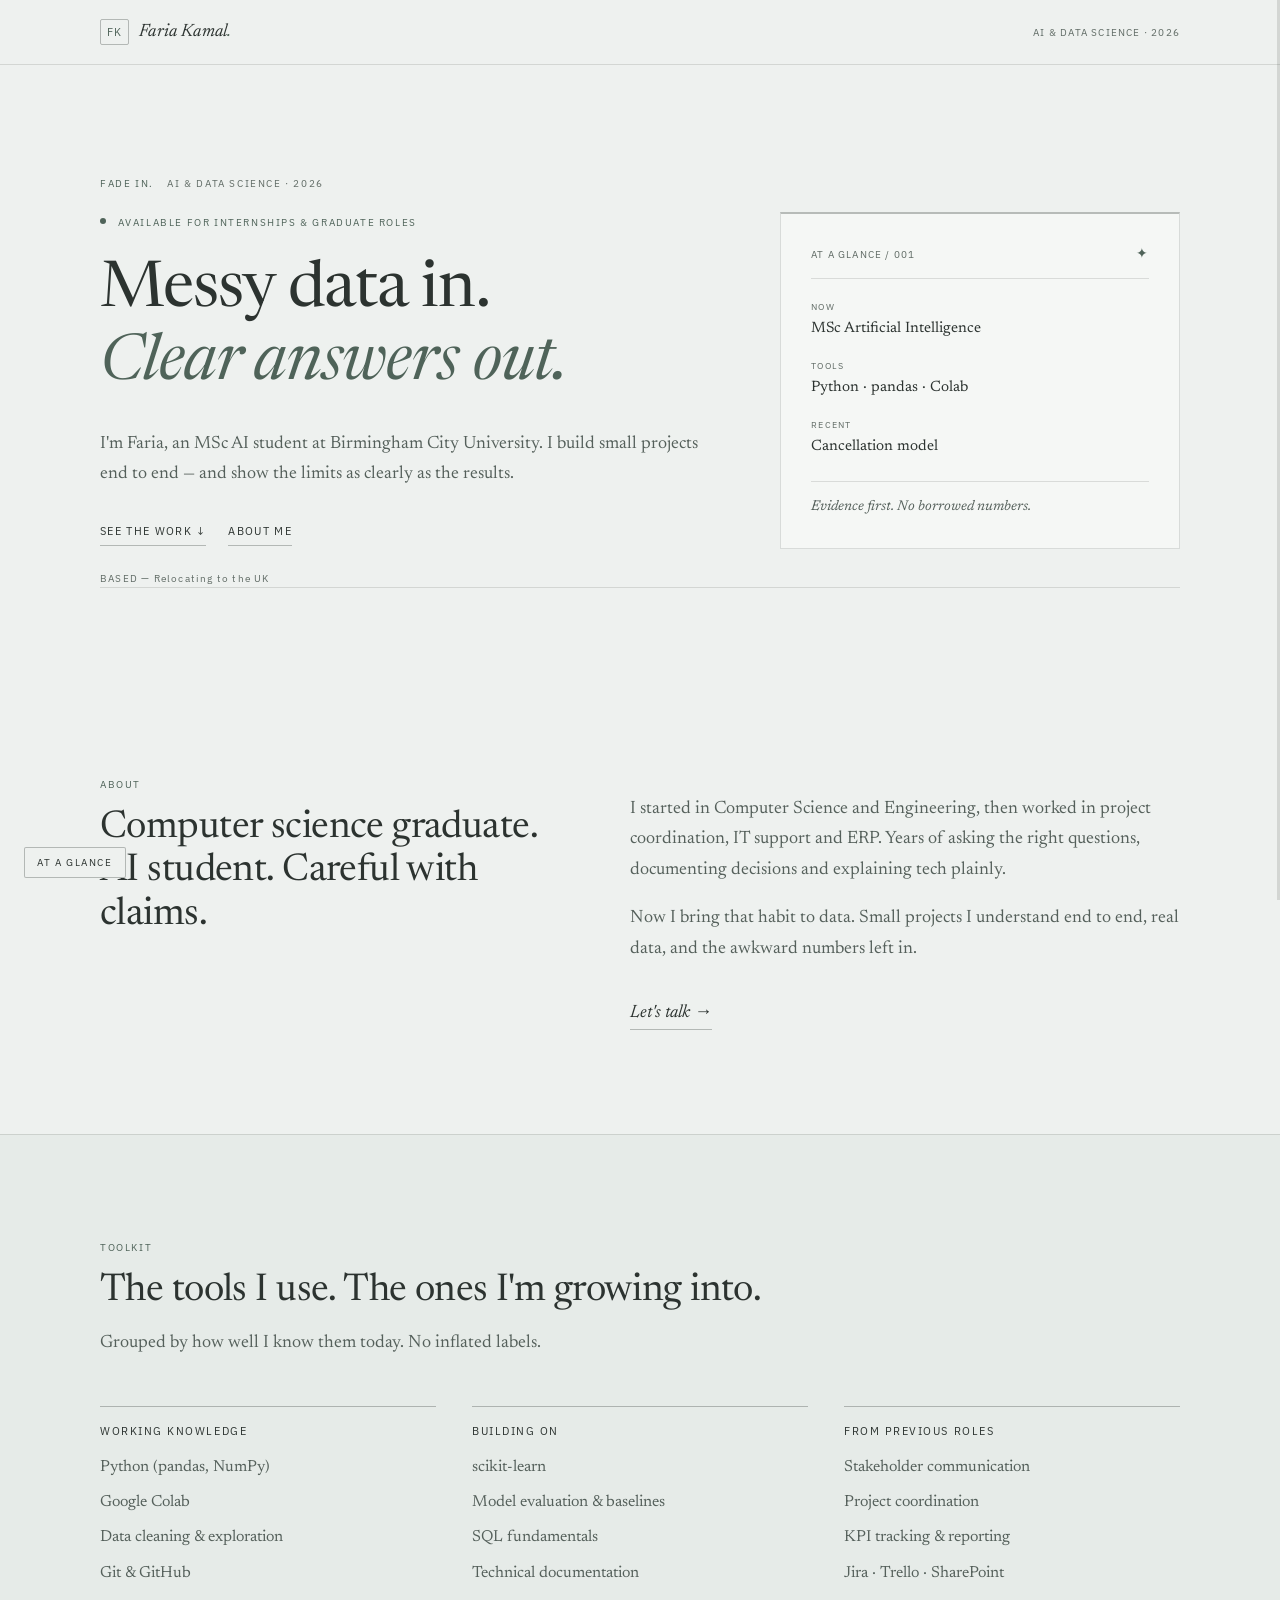
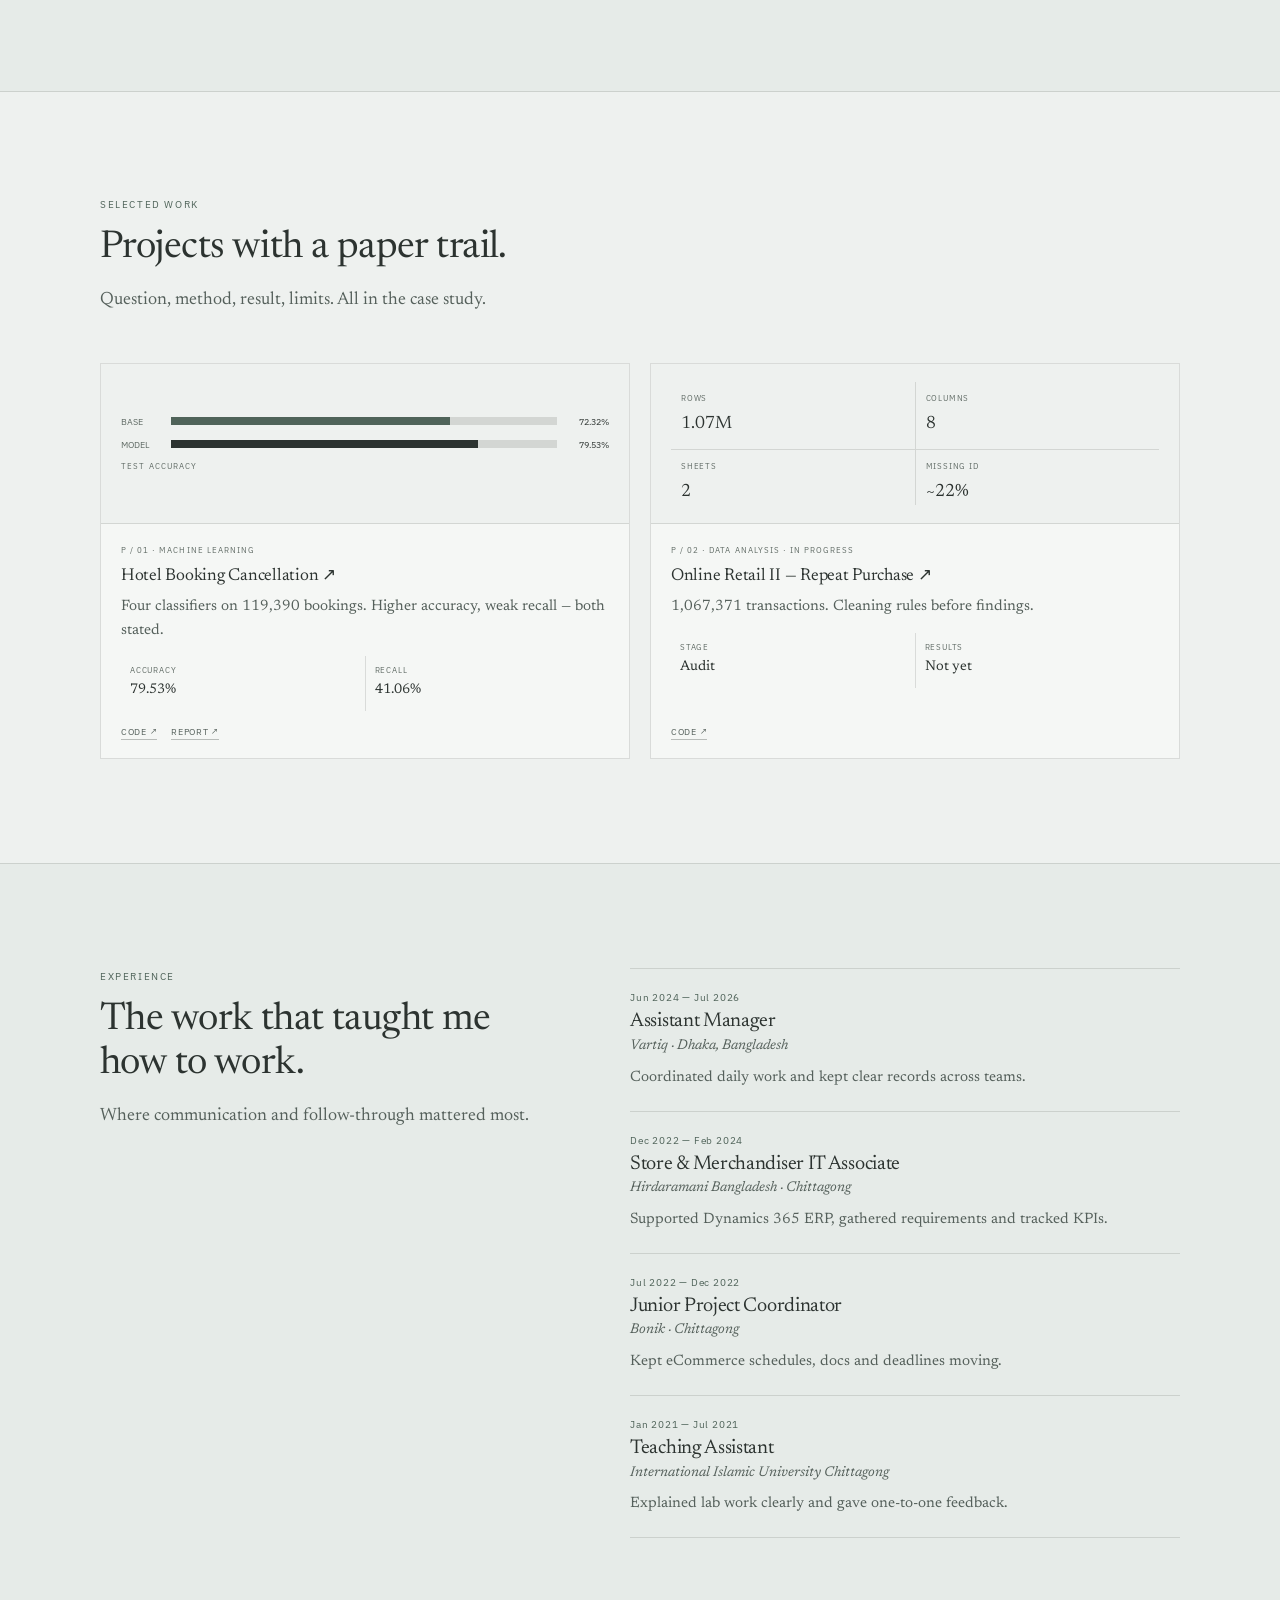
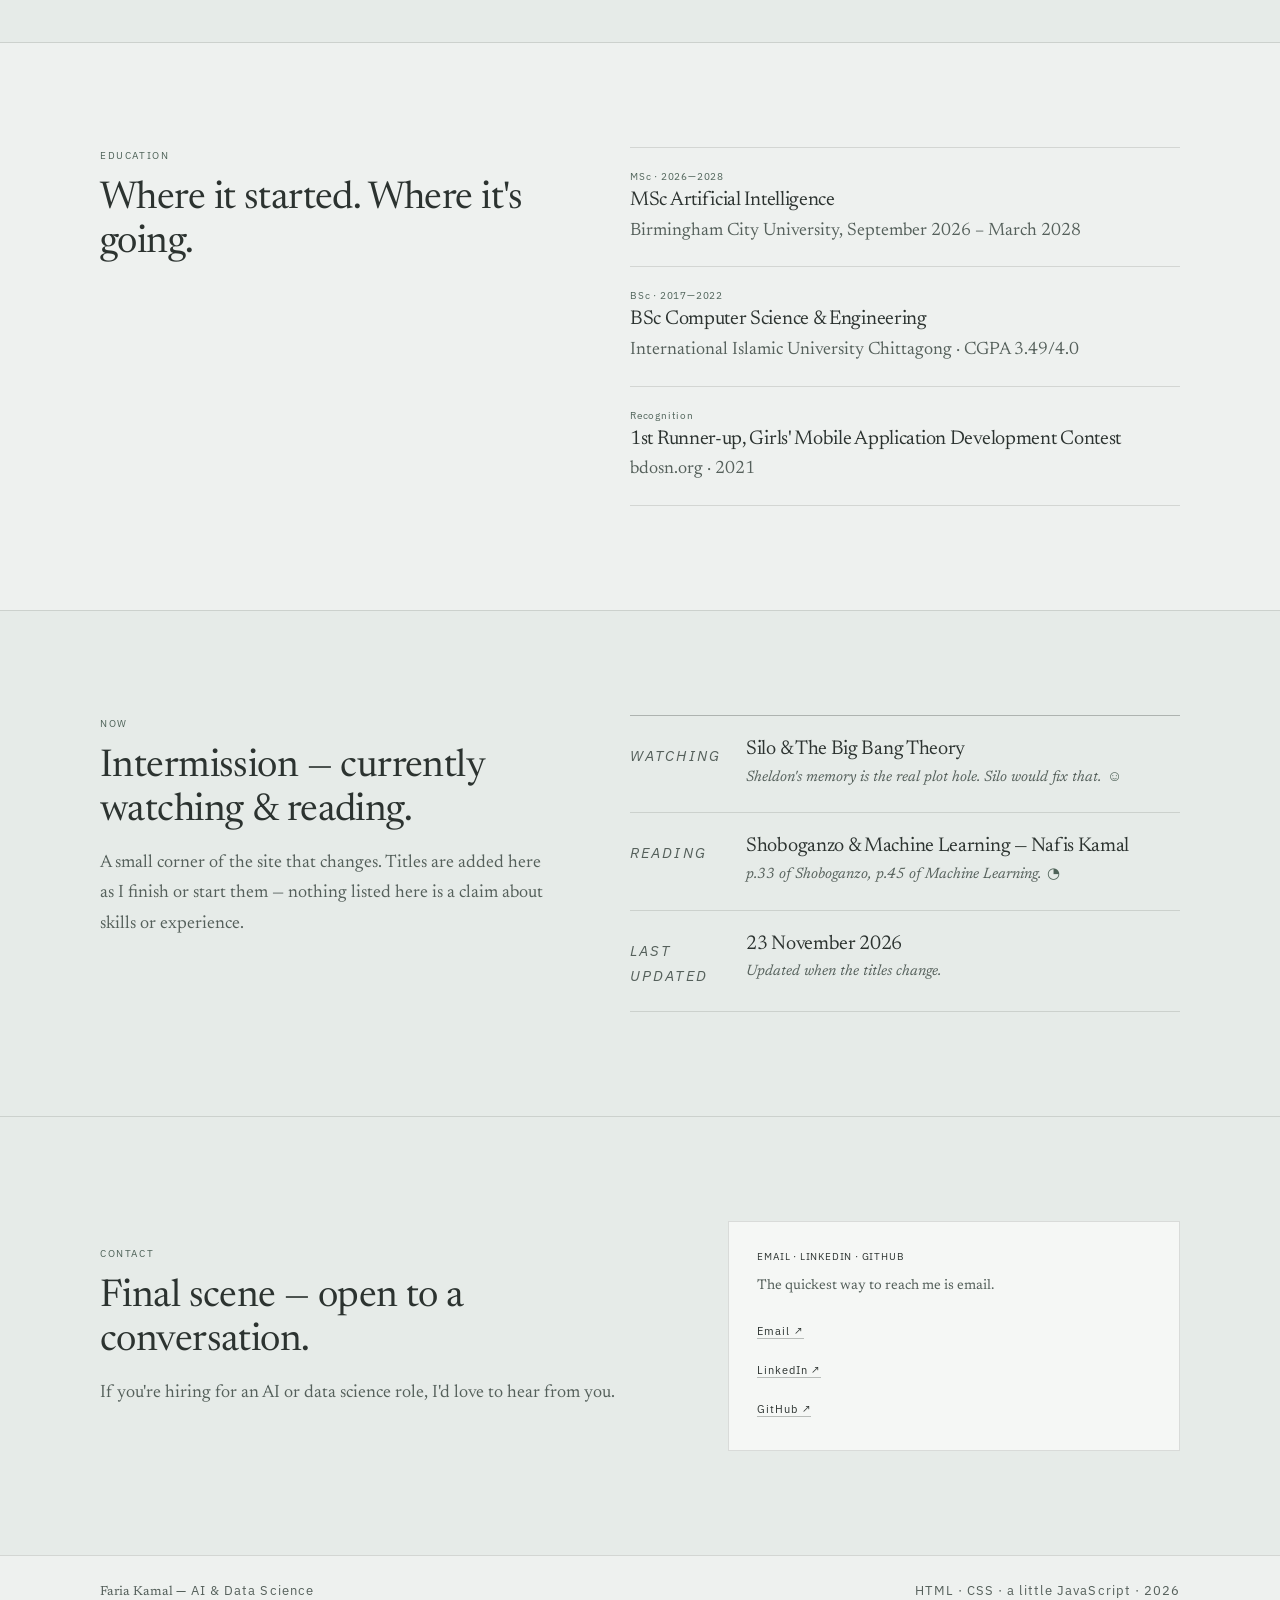
==== commit 545c8aad: "Feature two selected projects and polish layout" ====
--- a/index.html
+++ b/index.html
@@ -8,9 +8,9 @@
   <link rel="preconnect" href="https://fonts.googleapis.com">
   <link rel="preconnect" href="https://fonts.gstatic.com" crossorigin>
   <link href="https://fonts.googleapis.com/css2?family=IBM+Plex+Sans:wght@400;500;600&family=Newsreader:ital,wght@0,400;0,500;0,600;1,400&display=swap" rel="stylesheet">
-  <link rel="stylesheet" href="assets/css/style.css">
-  <script src="assets/js/config.js"></script>
-  <script src="assets/js/main.js" defer></script>
+  <link rel="stylesheet" href="assets/css/style.css?v=20261123b">
+  <script src="assets/js/config.js?v=20261123b"></script>
+  <script src="assets/js/main.js?v=20261123b" defer></script>
 </head>
 <body>
   <a class="skip-link" href="#main">Skip to content</a>
@@ -40,7 +40,7 @@
     </div>
 
     <dl class="dash-kpis">
-      <div><dt>Projects</dt><dd>03</dd></div>
+      <div><dt>Projects</dt><dd>02</dd></div>
       <div><dt>Sections</dt><dd>07</dd></div>
       <div><dt>Focus</dt><dd>MSc AI</dd></div>
       <div><dt>Links</dt><dd>03</dd></div>
@@ -63,11 +63,10 @@
 
       <aside>
         <section class="dash-panel" aria-labelledby="dash-work-title">
-          <div class="dash-panel-head"><h2 id="dash-work-title">Paper trail</h2><span>03</span></div>
+          <div class="dash-panel-head"><h2 id="dash-work-title">Paper trail</h2><span>02</span></div>
           <ol class="dash-projects">
             <li><a href="hotel-booking-cancellation.html"><span>01</span><b>Cancellation model</b><i aria-hidden="true">↗</i></a></li>
             <li><a href="online-retail-customer-analysis.html"><span>02</span><b>Retail audit</b><i aria-hidden="true">↗</i></a></li>
-            <li><a href="portfolio-website.html"><span>03</span><b>This website</b><i aria-hidden="true">↗</i></a></li>
           </ol>
         </section>
         <section class="dash-panel" aria-labelledby="dash-contact-title">
@@ -104,7 +103,6 @@
             <div><dt>Now</dt><dd>MSc Artificial Intelligence</dd></div>
             <div><dt>Tools</dt><dd>Python · pandas · Colab</dd></div>
             <div><dt>Recent</dt><dd>Cancellation model</dd></div>
-            <div><dt>Next</dt><dd>Retail loyalty audit</dd></div>
           </dl>
           <p class="hero-card-note">Evidence first. No borrowed numbers.</p>
         </aside>
@@ -230,30 +228,6 @@
             </div>
           </article>
 
-          <article class="project-card reveal">
-            <div class="project-visual" aria-hidden="true">
-              <div class="wireframe">
-                <span class="wire-head"></span>
-                <span class="wire-line"></span>
-                <span class="wire-line short"></span>
-                <span class="wire-tiles"><i></i><i></i><i></i></span>
-                <span class="wire-foot"></span>
-              </div>
-            </div>
-            <div class="project-body">
-              <p class="project-tag">P / 03 · WEB DEVELOPMENT</p>
-              <h3><a href="portfolio-website.html">Portfolio Website <span aria-hidden="true">↗</span></a></h3>
-              <p class="project-summary">No framework, no build step. One honest commit at a time.</p>
-              <dl class="project-facts">
-                <div><dt>Stack</dt><dd>HTML/CSS/JS</dd></div>
-                <div><dt>Hosting</dt><dd>Pages</dd></div>
-              </dl>
-              <p class="project-evidence mono">
-                <a href="portfolio-website.html">CASE STUDY ↗</a>
-                <a href="https://github.com/Faria-Kamal/Faria-Kamal.github.io">SOURCE ↗</a>
-              </p>
-            </div>
-          </article>
         </div>
       </div>
     </section>
--- a/assets/css/style.css
+++ b/assets/css/style.css
@@ -354,11 +354,11 @@
 .skill-card ul { list-style: none; margin: 16px 0 0; padding: 0; display: grid; gap: 8px; }
 .skill-card li { font-size: 16px; color: var(--muted); }
 
-/* ---------- Work: compact visual project cards ---------- */
+/* ---------- Work: two calm, visual project cards ---------- */
 .project-grid {
   display: grid;
-  grid-template-columns: repeat(3, minmax(0, 1fr));
-  gap: 16px;
+  grid-template-columns: repeat(2, minmax(0, 1fr));
+  gap: 20px;
 }
 .project-card {
   display: flex;
@@ -369,13 +369,13 @@
 }
 .project-card:hover { border-color: var(--line-strong); }
 .project-visual {
-  height: 140px;
-  padding: 15px 16px;
+  height: 160px;
+  padding: 18px 20px;
   border-bottom: 1px solid var(--line);
   background: var(--paper);
   overflow: hidden;
 }
-.project-body { display: flex; flex-direction: column; flex: 1; padding: 18px 18px 16px; }
+.project-body { display: flex; flex-direction: column; flex: 1; padding: 20px 20px 18px; }
 .project-tag {
   margin: 0 0 8px; font-family: var(--sans); font-size: 8px;
   letter-spacing: 0.13em; text-transform: uppercase; color: var(--faint);
@@ -383,7 +383,7 @@
 .project-body h3 { margin: 0 0 8px; font-size: 1.08rem; line-height: 1.25; }
 .project-body h3 a { text-decoration: none; }
 .project-body h3 a:hover { font-style: italic; }
-.project-summary { margin: 0; color: var(--muted); font-size: 15px; line-height: 1.5; }
+.project-summary { margin: 0; color: var(--muted); font-size: 15px; line-height: 1.55; }
 .project-facts {
   display: grid; grid-template-columns: 1fr 1fr; gap: 1px;
   margin: 14px 0 0; background: var(--line);
@@ -408,7 +408,7 @@
   font-family: var(--sans); font-size: 9px; color: var(--faint);
 }
 .bar-row b { color: var(--ink); font-weight: normal; text-align: right; }
-.bar-track { display: block; height: 6px; background: var(--line); }
+.bar-track { display: block; height: 8px; background: var(--line); }
 .bar-track i { display: block; height: 100%; background: var(--accent); }
 .bar-row.strong .bar-track i { background: var(--ink); }
 .chart-caption { margin: 0; font-family: var(--sans); font-size: 8px; letter-spacing: 0.14em; color: var(--faint); }
@@ -417,19 +417,7 @@
 .audit-grid { display: grid; grid-template-columns: 1fr 1fr; gap: 1px; height: 100%; margin: 0; background: var(--line); }
 .audit-grid div { background: var(--paper); padding: 10px; display: flex; flex-direction: column; justify-content: center; }
 .audit-grid dt { font-family: var(--sans); font-size: 8px; letter-spacing: 0.1em; text-transform: uppercase; color: var(--faint); }
-.audit-grid dd { margin: 3px 0 0; font-size: 16px; color: var(--ink); }
-
-/* Portfolio: a quiet wireframe of this site. */
-.wireframe {
-  height: 100%; border: 1px solid var(--line-strong); background: var(--paper-2);
-  padding: 11px; display: flex; flex-direction: column; gap: 6px;
-}
-.wire-head { width: 38%; height: 8px; background: var(--ink); }
-.wire-line { height: 5px; width: 90%; background: var(--line-strong); }
-.wire-line.short { width: 62%; }
-.wire-tiles { display: grid; grid-template-columns: repeat(3, 1fr); gap: 5px; margin-top: auto; }
-.wire-tiles i { height: 18px; background: var(--paper); border: 1px solid var(--line-strong); }
-.wire-foot { height: 4px; width: 50%; background: var(--line-strong); }
+.audit-grid dd { margin: 3px 0 0; font-size: 18px; color: var(--ink); }
 
 /* ---------- Timeline / education / now ---------- */
 .timeline { list-style: none; margin: 0; padding: 0; }
@@ -522,7 +510,7 @@
   .hero-grid, .two-col, .contact-inner { grid-template-columns: 1fr; gap: 44px; }
   .hero { padding-top: 80px; }
   .skill-grid { grid-template-columns: 1fr; gap: 28px; }
-  .project-grid { grid-template-columns: repeat(2, minmax(0, 1fr)); }
+  .project-grid { grid-template-columns: 1fr; }
   .dash-kpis { grid-template-columns: repeat(2, minmax(0, 1fr)); }
   .dash-body { grid-template-columns: 1fr; }
 }
@@ -532,7 +520,7 @@
   .section { padding: 72px 0; }
   h1 { font-size: 2.5rem; }
   .project-grid { grid-template-columns: 1fr; }
-  .project-visual { height: 120px; }
+  .project-visual { height: 130px; }
   .now-item { grid-template-columns: 1fr; gap: 6px; }
   .nav-note { display: none; }
   .menu-toggle { left: 12px; bottom: 12px; }
